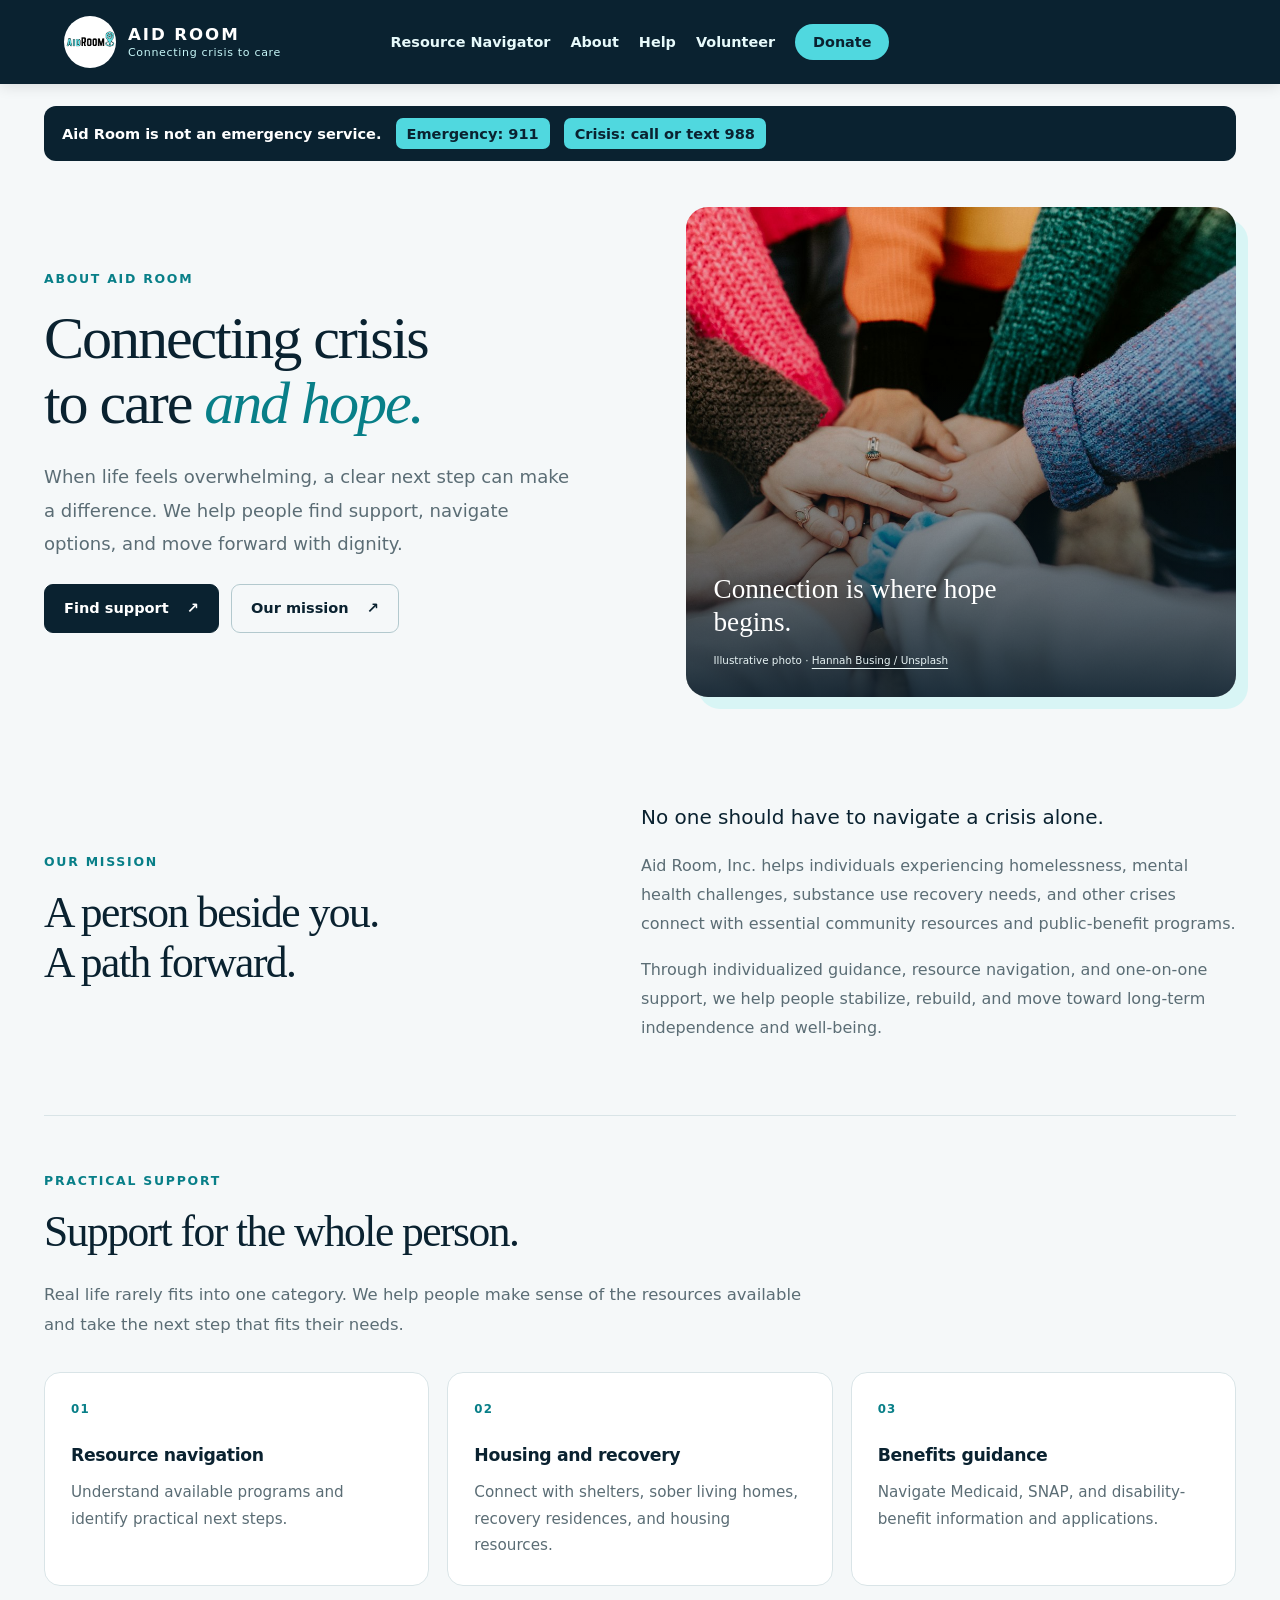
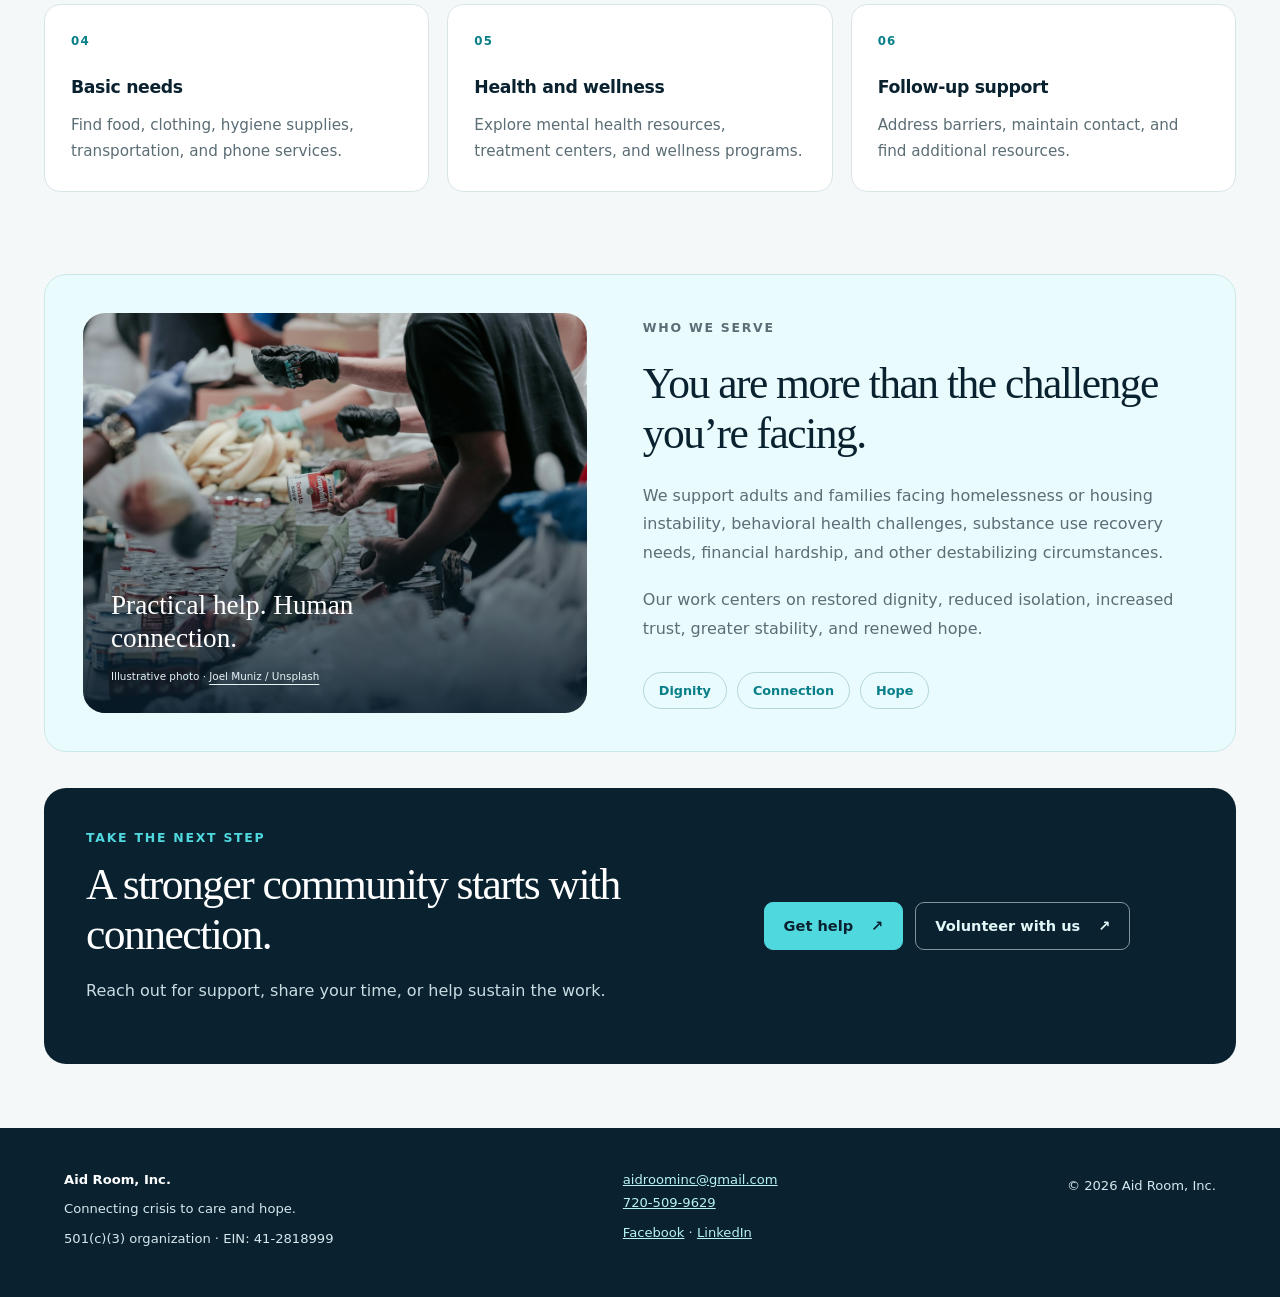
==== about.html @ 6ee9cbd1 "Refresh About, Help, Volunteer and Donate with mission imagery and search metadata" ====
<!doctype html>
<html lang="en"><head><meta charset="utf-8"><meta name="viewport" content="width=device-width,initial-scale=1">
<title>About Aid Room | Community Support & Resource Navigation</title><meta name="description" content="Learn how Aid Room connects people facing homelessness, recovery needs, and financial hardship with community resources, benefits guidance, and practical support."><link rel="canonical" href="https://aidroom.org/about.html">
<meta property="og:type" content="website"><meta property="og:site_name" content="Aid Room"><meta property="og:title" content="About Aid Room | Community Support &amp; Resource Navigation"><meta property="og:description" content="Learn how Aid Room connects people facing homelessness, recovery needs, and financial hardship with community resources, benefits guidance, and practical support."><meta property="og:url" content="https://aidroom.org/about.html"><meta property="og:image" content="https://aidroom.org/community-hands.jpg"><meta property="og:image:alt" content="Hands coming together in a gesture of community support"><meta name="twitter:card" content="summary_large_image">
<link rel="stylesheet" href="styles.css"><link rel="stylesheet" href="site.css?v=20261010-help1"><link rel="stylesheet" href="mission.css?v=20261010-design1">
<script type="application/ld+json">{"@context":"https://schema.org","@graph":[{"@type":"NGO","@id":"https://aidroom.org/#organization","name":"Aid Room, Inc.","url":"https://aidroom.org/","logo":"https://aidroom.org/logo.png","description":"Connecting crisis to care and hope through community resource navigation and individualized support.","email":"aidroominc@gmail.com","telephone":"+1-720-509-9629","taxID":"41-2818999","sameAs":["https://www.facebook.com/aidroom","https://www.linkedin.com/company/aid-room"]},{"@type":"AboutPage","@id":"https://aidroom.org/about.html#webpage","url":"https://aidroom.org/about.html","name":"About Aid Room | Community Support & Resource Navigation","description":"Learn how Aid Room connects people facing homelessness, recovery needs, and financial hardship with community resources, benefits guidance, and practical support.","inLanguage":"en-US","isPartOf":{"@id":"https://aidroom.org/#website"},"about":{"@id":"https://aidroom.org/#organization"}},{"@type":"WebSite","@id":"https://aidroom.org/#website","url":"https://aidroom.org/","name":"Aid Room","publisher":{"@id":"https://aidroom.org/#organization"}}]}</script><script src="mission.js?v=20261010-design1" defer></script></head>
<body class="mission-page"><a class="skip" href="#content">Skip to content</a><header class="topbar"><a class="brand" href="index.html" aria-label="Aid Room home"><img class="site-logo" src="logo.png" alt="" width="52" height="52"><span><strong>AID ROOM</strong><small>Connecting crisis to care</small></span></a><nav class="site-nav" aria-label="Main navigation"><a href="index.html">Resource Navigator</a><a href="about.html">About</a><a href="help.html">Help</a><a href="volunteer.html">Volunteer</a><a href="donate.html">Donate</a></nav></header><main id="content"><aside class="emergency"><strong>Aid Room is not an emergency service.</strong><a href="tel:911">Emergency: 911</a><a href="tel:988">Crisis: call or text 988</a></aside><section class="mission-hero"><div class="hero-copy"><p class="eyebrow">About Aid Room</p><h1>Connecting crisis<br>to care <em>and hope.</em></h1><p class="hero-intro">When life feels overwhelming, a clear next step can make a difference. We help people find support, navigate options, and move forward with dignity.</p><div class="mission-actions"><a class="action" href="help.html">Find support<span aria-hidden="true">↗</span></a><a class="action action-outline" href="#our-mission">Our mission<span aria-hidden="true">↗</span></a></div></div><figure class="mission-image hero-image"><img src="community-hands.jpg" alt="Hands coming together in a gesture of community support" width="1400" height="933" fetchpriority="high" decoding="async"><figcaption><span>Connection is where hope begins.</span><small>Illustrative photo · <a href="https://unsplash.com/photos/group-stacking-hands-in-colorful-sweaters-Zyx1bK9mqmA" target="_blank" rel="noopener">Hannah Busing / Unsplash</a></small></figcaption></figure></section><section id="our-mission" class="mission-section mission-split" data-reveal><div class="section-heading"><p class="eyebrow">Our mission</p><h2>A person beside you.<br>A path forward.</h2></div><div class="mission-prose"><p class="lead">No one should have to navigate a crisis alone.</p><p>Aid Room, Inc. helps individuals experiencing homelessness, mental health challenges, substance use recovery needs, and other crises connect with essential community resources and public-benefit programs.</p><p>Through individualized guidance, resource navigation, and one-on-one support, we help people stabilize, rebuild, and move toward long-term independence and well-being.</p></div></section><section class="mission-section " data-reveal><div class="section-heading"><p class="eyebrow">Practical support</p><h2>Support for the whole person.</h2></div><p class="section-intro">Real life rarely fits into one category. We help people make sense of the resources available and take the next step that fits their needs.</p><div class="mission-grid"><article class="mission-card"><span class="card-number" aria-hidden="true">01</span><h3>Resource navigation</h3><p>Understand available programs and identify practical next steps.</p></article><article class="mission-card"><span class="card-number" aria-hidden="true">02</span><h3>Housing and recovery</h3><p>Connect with shelters, sober living homes, recovery residences, and housing resources.</p></article><article class="mission-card"><span class="card-number" aria-hidden="true">03</span><h3>Benefits guidance</h3><p>Navigate Medicaid, SNAP, and disability-benefit information and applications.</p></article><article class="mission-card"><span class="card-number" aria-hidden="true">04</span><h3>Basic needs</h3><p>Find food, clothing, hygiene supplies, transportation, and phone services.</p></article><article class="mission-card"><span class="card-number" aria-hidden="true">05</span><h3>Health and wellness</h3><p>Explore mental health resources, treatment centers, and wellness programs.</p></article><article class="mission-card"><span class="card-number" aria-hidden="true">06</span><h3>Follow-up support</h3><p>Address barriers, maintain contact, and find additional resources.</p></article></div></section><section class="mission-section mission-split mission-soft" data-reveal><figure class="mission-image"><img src="community-food-support.jpg" alt="Volunteers sorting food and canned goods for community distribution" width="1400" height="933" loading="lazy" decoding="async"><figcaption><span>Practical help. Human connection.</span><small>Illustrative photo · <a href="https://unsplash.com/photos/volunteers-sorting-canned-food-donations-3k3l2brxmwQ" target="_blank" rel="noopener">Joel Muniz / Unsplash</a></small></figcaption></figure><div class="mission-prose"><p class="eyebrow">Who we serve</p><h2>You are more than the challenge you’re facing.</h2><p>We support adults and families facing homelessness or housing instability, behavioral health challenges, substance use recovery needs, financial hardship, and other destabilizing circumstances.</p><p>Our work centers on restored dignity, reduced isolation, increased trust, greater stability, and renewed hope.</p><div class="values-row"><span>Dignity</span><span>Connection</span><span>Hope</span></div></div></section><section class="mission-banner" data-reveal><div><p class="eyebrow">Take the next step</p><h2>A stronger community starts with connection.</h2><p>Reach out for support, share your time, or help sustain the work.</p></div><div class="mission-actions"><a class="action" href="help.html">Get help<span aria-hidden="true">↗</span></a><a class="action action-outline" href="volunteer.html">Volunteer with us<span aria-hidden="true">↗</span></a></div></section></main><footer class="site-footer"><div><strong>Aid Room, Inc.</strong><p>Connecting crisis to care and hope.</p><p>501(c)(3) organization · EIN: 41-2818999</p></div><div><a href="mailto:aidroominc@gmail.com">aidroominc@gmail.com</a><br><a href="tel:7205099629">720-509-9629</a><p><a href="https://www.facebook.com/aidroom" target="_blank" rel="noopener">Facebook</a> · <a href="https://www.linkedin.com/company/aid-room" target="_blank" rel="noopener">LinkedIn</a></p></div><div><p>© 2026 Aid Room, Inc.</p></div></footer></body></html>
---- styles.css ----
:root{--ink:#0a2230;--muted:#5b6d75;--aqua:#50d8df;--aqua-dark:#087f88;--pale:#e9fbfc;--line:#d9e4e7;--paper:#fff;--wash:#f5f8f9;--warn:#9b5a00;--warn-bg:#fff4dc;--shadow:0 14px 38px rgba(10,34,48,.10);font-family:Inter,ui-sans-serif,system-ui,-apple-system,BlinkMacSystemFont,"Segoe UI",sans-serif;color:var(--ink);background:var(--wash);font-size:16px}
*{box-sizing:border-box}body{margin:0;min-width:320px}button,input,select{font:inherit}button,a,select{touch-action:manipulation}.topbar{height:76px;padding:0 clamp(20px,5vw,72px);display:flex;align-items:center;justify-content:space-between;background:var(--ink);color:white;position:sticky;top:0;z-index:20;box-shadow:0 2px 14px rgba(0,0,0,.12)}.brand{display:flex;align-items:center;gap:12px;letter-spacing:.12em}.brand-mark{display:grid;place-items:center;width:38px;height:38px;border-radius:50% 50% 50% 8px;transform:rotate(-45deg);background:var(--aqua);color:var(--ink);font-size:23px;font-weight:900}.brand-mark::first-letter{transform:rotate(45deg)}.brand span:last-child{display:flex;flex-direction:column}.brand strong{font-size:1.04rem}.brand small{font-size:.69rem;letter-spacing:.06em;color:#c7f7f8;margin-top:2px}.shortlist-button{border:1px solid rgba(255,255,255,.25);background:transparent;color:white;padding:10px 14px;border-radius:999px;cursor:pointer;font-weight:700}.shortlist-button span{display:inline-grid;place-items:center;min-width:23px;height:23px;margin-left:6px;border-radius:50%;background:var(--aqua);color:var(--ink)}main{max-width:1240px;margin:auto;padding:22px clamp(16px,4vw,44px) 56px}.emergency{display:flex;align-items:center;gap:14px;padding:12px 18px;background:var(--ink);color:white;border-radius:12px;margin-bottom:18px;font-size:.91rem}.emergency a{color:var(--ink);background:var(--aqua);text-decoration:none;font-weight:800;padding:7px 11px;border-radius:7px}.emergency span{margin-left:auto;color:#d7e4e8}.search-panel{background:linear-gradient(130deg,var(--paper) 72%,var(--pale));border:1px solid var(--line);border-radius:20px;padding:clamp(22px,4vw,42px);box-shadow:var(--shadow)}.intro{max-width:760px}.eyebrow{margin:0 0 8px;text-transform:uppercase;letter-spacing:.14em;color:var(--aqua-dark);font-size:.78rem;font-weight:800}.intro h1{font-family:Georgia,"Times New Roman",serif;font-size:clamp(2rem,5vw,3.8rem);line-height:1.02;letter-spacing:-.035em;margin:0}.intro>p:last-child{color:var(--muted);max-width:690px;line-height:1.55;margin:14px 0 24px}.search-box{height:62px;border:2px solid var(--ink);border-radius:12px;background:white;display:flex;align-items:center;padding:0 16px;gap:12px;box-shadow:6px 6px 0 var(--aqua)}.search-box:focus-within{outline:4px solid rgba(80,216,223,.25)}.search-box>span{font-size:1.7rem}.search-box input{border:0;outline:0;width:100%;font-size:1.12rem;color:var(--ink)}kbd{border:1px solid var(--line);border-bottom-width:2px;background:var(--wash);padding:3px 8px;border-radius:5px;color:var(--muted)}.quick-chips{display:flex;gap:8px;flex-wrap:wrap;margin-top:18px}.chip{border:1px solid #b7d0d5;background:white;color:var(--ink);padding:8px 12px;border-radius:999px;cursor:pointer}.chip:hover,.chip[aria-pressed=true]{background:var(--ink);color:white;border-color:var(--ink)}.filters{display:grid;grid-template-columns:1.4fr 1fr auto auto auto;gap:12px;align-items:end;border-top:1px solid var(--line);margin-top:22px;padding-top:18px}.filters label,.results-heading label{font-size:.78rem;text-transform:uppercase;letter-spacing:.07em;font-weight:800;color:var(--muted)}select{display:block;width:100%;margin-top:6px;padding:10px 34px 10px 11px;border:1px solid #b7c9ce;border-radius:8px;background:white;color:var(--ink)}.check{display:flex;align-items:center;gap:8px;padding-bottom:10px;white-space:nowrap}.check input{width:18px;height:18px;accent-color:var(--aqua-dark)}.clear-button{border:0;background:transparent;color:var(--aqua-dark);font-weight:800;padding:10px;cursor:pointer}.results-section{padding-top:30px}.results-heading{display:flex;justify-content:space-between;align-items:end;margin-bottom:14px}.results-heading>div{display:flex;flex-direction:column;gap:3px}.results-heading span{font-size:1.15rem;font-weight:850}.results-heading small{color:var(--muted)}.results-heading select{min-width:150px}.results{display:grid;grid-template-columns:repeat(2,minmax(0,1fr));gap:14px}.card{background:var(--paper);border:1px solid var(--line);border-radius:14px;padding:20px;display:flex;flex-direction:column;min-height:250px;transition:.18s ease}.card:hover{border-color:#9acbd0;transform:translateY(-2px);box-shadow:0 10px 24px rgba(10,34,48,.08)}.card-top{display:flex;justify-content:space-between;gap:12px}.category-tag{display:inline-flex;max-width:80%;color:var(--aqua-dark);font-weight:800;font-size:.75rem;letter-spacing:.055em;text-transform:uppercase}.save-button{border:0;background:transparent;color:#71858d;font-size:1.35rem;cursor:pointer;padding:0 3px}.save-button[aria-pressed=true]{color:var(--aqua-dark)}.card h2{font-family:Georgia,"Times New Roman",serif;font-size:1.34rem;line-height:1.2;margin:10px 0 8px}.card p{color:var(--muted);line-height:1.48;margin:0 0 16px;display:-webkit-box;-webkit-line-clamp:3;-webkit-box-orient:vertical;overflow:hidden}.meta{display:flex;gap:8px;flex-wrap:wrap;margin-top:auto}.meta span{font-size:.75rem;border:1px solid var(--line);padding:5px 8px;border-radius:6px;color:#51656d}.verify{background:var(--warn-bg);color:var(--warn)!important;border-color:#f2d7a1!important}.card-actions{display:flex;gap:8px;margin-top:15px}.card-actions a,.card-actions button,.load-more,.empty button,.dialog-actions button{border:1px solid var(--ink);background:var(--ink);color:white;text-decoration:none;border-radius:8px;padding:9px 12px;font-weight:800;cursor:pointer}.card-actions .secondary{background:white;color:var(--ink)}.load-more{display:block;margin:22px auto 0}.empty{text-align:center;padding:72px 20px;background:white;border:1px dashed #a9c0c5;border-radius:14px}.empty>span{font-size:3rem;color:var(--aqua-dark)}.empty h2{font-family:Georgia,serif;font-size:1.8rem;margin:8px}.empty p{color:var(--muted);max-width:560px;margin:0 auto 20px}.detail-dialog,.shortlist-dialog{border:0;border-radius:18px;padding:0;width:min(760px,calc(100vw - 24px));max-height:88vh;box-shadow:0 28px 90px rgba(0,0,0,.3)}dialog::backdrop{background:rgba(10,34,48,.62);backdrop-filter:blur(3px)}.dialog-head{position:sticky;top:0;background:var(--ink);color:white;padding:22px 56px 22px 24px;z-index:2}.dialog-head .category-tag{color:var(--aqua)}.dialog-head h2{font-family:Georgia,serif;font-size:1.75rem;line-height:1.15;margin:8px 0}.dialog-head p{margin:0;color:#bdd0d6}.close-dialog{position:absolute;right:16px;top:16px;width:36px;height:36px;border:1px solid rgba(255,255,255,.3);background:transparent;color:white;border-radius:50%;font-size:1.2rem;cursor:pointer}.dialog-body{padding:24px}.dialog-summary{font-size:1.05rem;line-height:1.6}.field-grid{display:grid;grid-template-columns:170px 1fr;border-top:1px solid var(--line);margin-top:20px}.field-grid dt,.field-grid dd{margin:0;padding:12px 0;border-bottom:1px solid var(--line);line-height:1.48}.field-grid dt{font-weight:800;color:#445a63;padding-right:18px;text-transform:capitalize}.dialog-actions{display:flex;gap:8px;flex-wrap:wrap;margin-top:20px}.dialog-actions .secondary{background:white;color:var(--ink)}.shortlist-item{padding:14px 0;border-bottom:1px solid var(--line);display:flex;justify-content:space-between;gap:14px}.shortlist-item strong{display:block}.shortlist-item small{color:var(--muted)}.remove-item{border:0;background:transparent;color:#9a3943;cursor:pointer}.shortlist-empty{padding:40px 0;text-align:center;color:var(--muted)}.toast{position:fixed;left:50%;bottom:24px;transform:translate(-50%,20px);background:var(--ink);color:white;padding:11px 16px;border-radius:999px;opacity:0;pointer-events:none;transition:.2s;z-index:50}.toast.show{opacity:1;transform:translate(-50%,0)}footer{background:var(--ink);color:#c8d9de;padding:24px clamp(20px,6vw,80px);display:flex;justify-content:space-between;gap:28px;font-size:.82rem;line-height:1.5}footer p{margin:0;max-width:610px}footer strong{color:white}@media(max-width:850px){.filters{grid-template-columns:1fr 1fr}.check{padding:4px 0}.results{grid-template-columns:1fr}.emergency{flex-wrap:wrap}.emergency span{margin-left:0}.search-panel{padding:24px}.intro h1{font-size:2.45rem}footer{flex-direction:column}.field-grid{grid-template-columns:1fr}.field-grid dt{border-bottom:0;padding-bottom:2px}.field-grid dd{padding-top:0}}@media(max-width:540px){.topbar{height:66px;padding:0 14px}.brand small{display:none}.shortlist-button{padding:8px 10px;font-size:.82rem}main{padding:14px 12px 42px}.emergency{font-size:.82rem;gap:8px;padding:10px}.emergency strong{width:100%}.search-panel{border-radius:14px;padding:20px 16px}.intro h1{font-size:2.1rem}.search-box{height:56px;padding:0 12px}.search-box input{font-size:1rem}kbd{display:none}.filters{grid-template-columns:1fr}.results-heading{align-items:center}.results-heading label{width:126px}.card{padding:17px}.field-grid{display:block}.field-grid dt{padding-top:14px}.dialog-body{padding:18px}}
@media(prefers-reduced-motion:reduce){*{scroll-behavior:auto!important;transition:none!important}}

.filters{grid-template-columns:minmax(0,1.4fr) minmax(0,1fr) minmax(110px,.7fr) auto auto auto}.filters>label{min-width:0}.filters input[type=text]{display:block;width:100%;margin-top:6px;padding:10px 11px;border:1px solid #b7c9ce;border-radius:8px;background:white;color:var(--ink);font-size:1rem;letter-spacing:normal}.filters input[aria-invalid=true]{border-color:#a42b39}.zip-help{font-size:.875rem;color:var(--muted);line-height:1.5;margin:12px 0 0}@media(max-width:1050px){.filters{grid-template-columns:repeat(3,minmax(0,1fr))}}@media(max-width:850px){.filters{grid-template-columns:repeat(2,minmax(0,1fr))}}@media(max-width:540px){.filters{grid-template-columns:1fr}}

.maps-section{border-top:1px solid var(--line);margin-top:16px;padding-top:12px}.maps-section h3{font-size:.875rem;margin:0 0 7px;color:var(--ink)}.maps-section a{color:var(--aqua-dark);font-size:.9375rem;font-weight:700;text-underline-offset:3px}.maps-section a:focus-visible{outline:3px solid var(--aqua-dark);outline-offset:4px}
#mapsLocation{display:block;width:100%;margin-top:10px;padding:12px;border:1px solid #b7c9ce;border-radius:8px;font:inherit;line-height:1.5;color:var(--ink);background:var(--wash);resize:vertical}#mapsStatus{line-height:1.5;color:var(--aqua-dark);font-weight:600}.dialog-actions a[hidden]{display:none}
---- site.css ----
.brand{text-decoration:none;color:white}.topbar{height:auto;min-height:82px;gap:20px;flex-wrap:wrap;padding-top:16px;padding-bottom:16px}.site-nav{display:flex;gap:20px;flex-wrap:wrap;align-items:center}.site-nav a{color:#e7fafb;text-decoration:none;font-size:.9rem;font-weight:650}.site-nav a:hover{text-decoration:underline;text-underline-offset:5px}.site-nav a:last-child{background:var(--aqua);color:var(--ink);padding:10px 18px;border-radius:30px}.story-hero{padding:clamp(30px,6vw,72px) clamp(24px,5vw,60px);border-radius:24px;background:linear-gradient(135deg,#e9fbfc,#fff);border:1px solid var(--line);margin-bottom:30px}.story-hero h1{font:clamp(2.4rem,5vw,4.4rem)/1.07 Georgia,serif;letter-spacing:-.04em;max-width:920px;margin:12px 0 24px}.story-hero>p:last-child{font-size:1.2rem;line-height:1.7;max-width:740px;color:var(--muted)}.story-section{padding:24px 0;line-height:1.8}.story-section h2{font:2rem Georgia,serif;line-height:1.2}.story-section>p{max-width:850px}.story-grid{display:grid;grid-template-columns:repeat(3,1fr);gap:18px}.story-card{background:white;border:1px solid var(--line);border-radius:18px;padding:24px}.story-card h3{line-height:1.3;margin:0 0 12px}.story-card p{color:var(--muted);margin:0}.action{display:inline-block;background:var(--ink);color:white;border-radius:10px;padding:12px 22px;margin:8px 8px 8px 0;text-decoration:none;font-weight:700}.action:hover{background:var(--aqua-dark)}.site-footer{background:var(--ink);color:#d6e7ed;display:flex;justify-content:space-between;gap:30px;padding:40px clamp(20px,5vw,72px);line-height:1.8}.site-footer a{color:#b7f2f4}.site-footer p{margin:6px 0}.skip{position:fixed;top:-100px;left:12px;background:white;padding:12px;z-index:100}.skip:focus{top:12px}a:focus-visible{outline:3px solid #087f88;outline-offset:5px}@media(max-width:900px){.story-grid{grid-template-columns:repeat(2,1fr)}.topbar{position:relative}.site-nav{gap:14px}.site-footer{flex-wrap:wrap}}@media(max-width:560px){.story-grid{grid-template-columns:1fr}.site-nav{gap:12px}.site-nav a{font-size:.82rem}.story-hero{padding:28px 22px}.story-hero h1{font-size:2.5rem}.emergency{flex-wrap:wrap}.site-footer{flex-direction:column}}
.site-logo{width:52px;height:52px;object-fit:contain;border-radius:50%;background:white}.search-box{min-width:0}.search-box input{min-width:0}@media(max-width:560px){.site-nav{column-gap:14px;row-gap:12px}.site-logo{width:42px;height:42px}}@media(max-width:560px){.results-heading{gap:12px}.results-heading>div{min-width:0;overflow-wrap:anywhere}.results-heading label{flex:0 0 126px}.results-heading select{width:126px;min-width:0}}

/* Shared navigation keeps the same position on every page. */
.topbar{display:grid;grid-template-columns:minmax(220px,1fr) auto minmax(150px,1fr);width:100%;column-gap:24px}.topbar>.brand{grid-column:1;justify-self:start;white-space:nowrap}.topbar>.site-nav{grid-column:2;justify-self:center;flex-wrap:nowrap}.topbar>.shortlist-button{grid-column:3;justify-self:end}
@media(max-width:1150px){.topbar{grid-template-columns:1fr auto;row-gap:18px}.topbar>.brand{grid-column:1;grid-row:1}.topbar>.shortlist-button{grid-column:2;grid-row:1}.topbar>.site-nav{grid-column:1/-1;grid-row:2;justify-self:center;justify-content:center;flex-wrap:wrap}}
.intake-frame{display:block;width:100%;height:1600px;border:0;background:white;border-radius:18px}.intake-contact{margin:20px 0}.intake-loading{color:var(--muted)}

@media(max-width:560px){.intake-frame{height:1900px}}
---- mission.css ----
/* Only the four mission pages load this file. Shared site and navigator styles stay unchanged. */
body.mission-page{min-width:0}
.mission-page main{max-width:1320px;padding-bottom:64px}
.mission-page main a:not(.action){color:var(--aqua-dark);text-underline-offset:4px}
.mission-page main .emergency a{color:var(--ink)}
.mission-hero{display:grid;grid-template-columns:1.1fr 1fr;gap:36px;align-items:center;padding:28px 0 50px;position:relative}
.hero-copy{padding:28px 0;min-width:0}
.mission-page h1,.mission-page h2{font-family:Georgia,"Times New Roman",serif;font-weight:400;letter-spacing:-.035em}
.mission-page h1{font-size:clamp(2.8rem,4.7vw,4.5rem);line-height:1.08;margin:20px 0 24px}
.mission-page h1 em{color:var(--aqua-dark);font-weight:400}
.hero-intro{font-size:1.13rem;line-height:1.85;max-width:530px;color:var(--muted);margin-bottom:24px}
.mission-actions{display:flex;align-items:center;flex-wrap:wrap;gap:12px}
.mission-page .action{display:inline-flex;align-items:center;justify-content:center;gap:18px;min-height:48px;border:1px solid var(--ink);border-radius:9px;margin:0;padding:13px 19px;font-size:.91rem;line-height:1.4;transition:background .2s,transform .2s,box-shadow .2s}
.mission-page .action:hover{transform:translateY(-2px);box-shadow:0 8px 20px #0a223016}
.mission-page .action-outline{background:transparent;color:var(--ink);border-color:#b3c9ce}
.mission-page .action-outline:hover{background:var(--pale)}
.mission-image{position:relative;margin:0;min-width:0;border-radius:22px;overflow:hidden;background:#c9e3e4;isolation:isolate}
.mission-image img{display:block;width:100%;height:400px;object-fit:cover;transition:transform .8s ease}
.hero-image img{height:490px}
.mission-image:hover img{transform:scale(1.025)}
.mission-image::after{content:"";position:absolute;inset:35% 0 0;background:linear-gradient(transparent,#081c2be0);z-index:0;pointer-events:none}
.mission-image figcaption{position:absolute;bottom:0;left:0;right:0;padding:28px;color:white;z-index:1}
.mission-image figcaption>span{font-family:Georgia,serif;font-size:1.7rem;line-height:1.2;display:block;max-width:330px;margin-bottom:14px}
.mission-image figcaption small{font-size:.65rem;color:#e7f3f4;display:block;line-height:1.6}
.mission-page .mission-image figcaption a{color:#e7f3f4}
.hero-image{box-shadow:12px 12px 0 #d8f5f5}
.mission-section{padding:54px 0;line-height:1.8;scroll-margin-top:150px}
.mission-section + .mission-section{border-top:1px solid var(--line)}
.mission-page h2{font-size:clamp(2rem,3.4vw,3rem);line-height:1.15;margin:14px 0 24px}
.section-heading{max-width:800px}.section-intro{color:var(--muted);max-width:760px;margin:0 0 30px;font-size:1.03rem}
.mission-split{display:grid;grid-template-columns:1fr 1.1fr;gap:56px;align-items:center}
.mission-prose p{color:var(--muted);margin:0 0 18px}
.mission-page .lead{color:var(--ink);font-size:1.25rem;line-height:1.65;max-width:530px}
.mission-grid{display:grid;grid-template-columns:repeat(3,minmax(0,1fr));gap:18px;margin-top:32px}
.mission-card{padding:26px;background:white;border:1px solid var(--line);border-radius:16px;transition:transform .25s,box-shadow .25s,border-color .25s}
.mission-card:hover{transform:translateY(-4px);border-color:#8ad4d8;box-shadow:0 12px 30px #0a22300a}
.card-number{display:block;font-size:.74rem;font-weight:800;color:var(--aqua-dark);letter-spacing:.1em;margin-bottom:24px}
.mission-card h3,.mission-steps h3{font-size:1.08rem;line-height:1.35;margin:0 0 12px;letter-spacing:-.02em}
.mission-card p{font-size:.95rem;line-height:1.75;color:var(--muted);margin:0}
.mission-soft{background:var(--pale);border:1px solid #cce7e9!important;border-radius:22px;padding:38px;margin:28px 0}
.values-row{display:flex;gap:10px;flex-wrap:wrap;margin-top:28px}
.values-row span{font-size:.8rem;border:1px solid #b5d6d9;border-radius:30px;padding:6px 15px;font-weight:700;color:var(--aqua-dark)}
.mission-banner{border-radius:22px;background:var(--ink);color:white;padding:42px;display:grid;grid-template-columns:1.5fr 1fr;gap:32px;align-items:center;margin-top:36px;position:relative;overflow:hidden}
.mission-banner .eyebrow{color:var(--aqua)}
.mission-banner h2{margin:14px 0 18px}.mission-banner p:last-child{line-height:1.8;color:#c8dce2;max-width:610px}
.mission-banner .action{background:var(--aqua);color:var(--ink);border-color:var(--aqua)}
.mission-banner .action-outline{background:transparent;color:#e2f7f8;border-color:#80959e}
.mission-banner .action:hover{background:#a3eff2;color:var(--ink)}
.mission-steps{list-style:none;counter-reset:steps;display:grid;grid-template-columns:repeat(3,minmax(0,1fr));padding:0;gap:32px;margin:30px 0 0}
.mission-steps li{counter-increment:steps;border-top:2px solid #a0d9dd;padding-top:22px;position:relative}
.mission-steps li::before{content:"0" counter(steps);display:block;color:var(--aqua-dark);font-size:.8rem;font-weight:800;margin-bottom:20px;letter-spacing:.1em}
.mission-steps p{color:var(--muted);font-size:.95rem;line-height:1.8;margin-bottom:0}
.mission-page .fine-print{font-size:.86rem;color:var(--muted);line-height:1.8;margin-top:24px}
.intake-section{border-top:1px solid var(--line)}
.intake-section .intake-frame{box-shadow:0 8px 34px #0a223008}
.checklist{list-style:none;display:grid;grid-template-columns:1fr 1fr;gap:14px;padding:0;margin:26px 0}
.checklist li{display:flex;gap:10px;align-items:baseline}
.checklist li::before{content:"✓";color:var(--aqua-dark);font-weight:800}
.mission-split ul{padding-left:20px;margin:0;color:var(--muted);font-size:.95rem}.mission-split li+li{margin-top:10px}
.confidence-section p{color:var(--muted);max-width:850px}
@keyframes mission-arrive{from{opacity:.3;transform:translateY(18px)}to{opacity:1;transform:translateY(0)}}
@media(prefers-reduced-motion:no-preference){.hero-copy{animation:mission-arrive .65s ease both}.hero-image{animation:mission-arrive .8s .12s ease both}.mission-arrive{animation:mission-arrive .65s ease both}}
@media(max-width:1000px){.mission-hero{gap:26px}.hero-image img{height:460px}.mission-split{gap:30px}.mission-card{padding:22px}.mission-banner{grid-template-columns:1fr}.mission-banner .mission-actions{justify-content:flex-start}}
@media(max-width:760px){.mission-hero{grid-template-columns:1fr;padding-top:5px;gap:16px}.hero-copy{padding-bottom:0}.mission-page h1{font-size:clamp(2.7rem,7.6vw,4rem)}.hero-intro{max-width:650px}.hero-image img{height:340px}.mission-image figcaption>span{font-size:1.6rem;max-width:420px}.mission-grid{grid-template-columns:repeat(2,minmax(0,1fr))}.mission-split{grid-template-columns:1fr;gap:12px}.mission-split .mission-image{margin-bottom:20px}.mission-section{padding:38px 0}.mission-soft{padding:28px}.mission-steps{gap:22px}.mission-banner{padding:30px}.mission-image img{height:340px}}
@media(max-width:500px){.mission-page main{padding-left:18px;padding-right:18px}.mission-page h1{font-size:2.8rem}.mission-page h2{font-size:2.15rem}.hero-intro{font-size:1.03rem;line-height:1.8}.mission-hero{padding-bottom:32px}.hero-image img{height:310px}.hero-image{box-shadow:7px 7px 0 #d8f5f5}.mission-image figcaption{padding:22px}.mission-grid,.mission-steps,.checklist{grid-template-columns:1fr}.mission-card{padding:24px}.card-number{margin-bottom:16px}.mission-section{scroll-margin-top:24px}.mission-soft{padding:25px 22px}.mission-banner{padding:28px 24px}.mission-page .action{font-size:.88rem;padding:12px 16px}.mission-image img{height:310px}.mission-steps{gap:24px}}
@media(prefers-reduced-motion:reduce){.mission-page *{animation:none!important;transition:none!important}.mission-image:hover img,.mission-card:hover,.mission-page .action:hover{transform:none}}
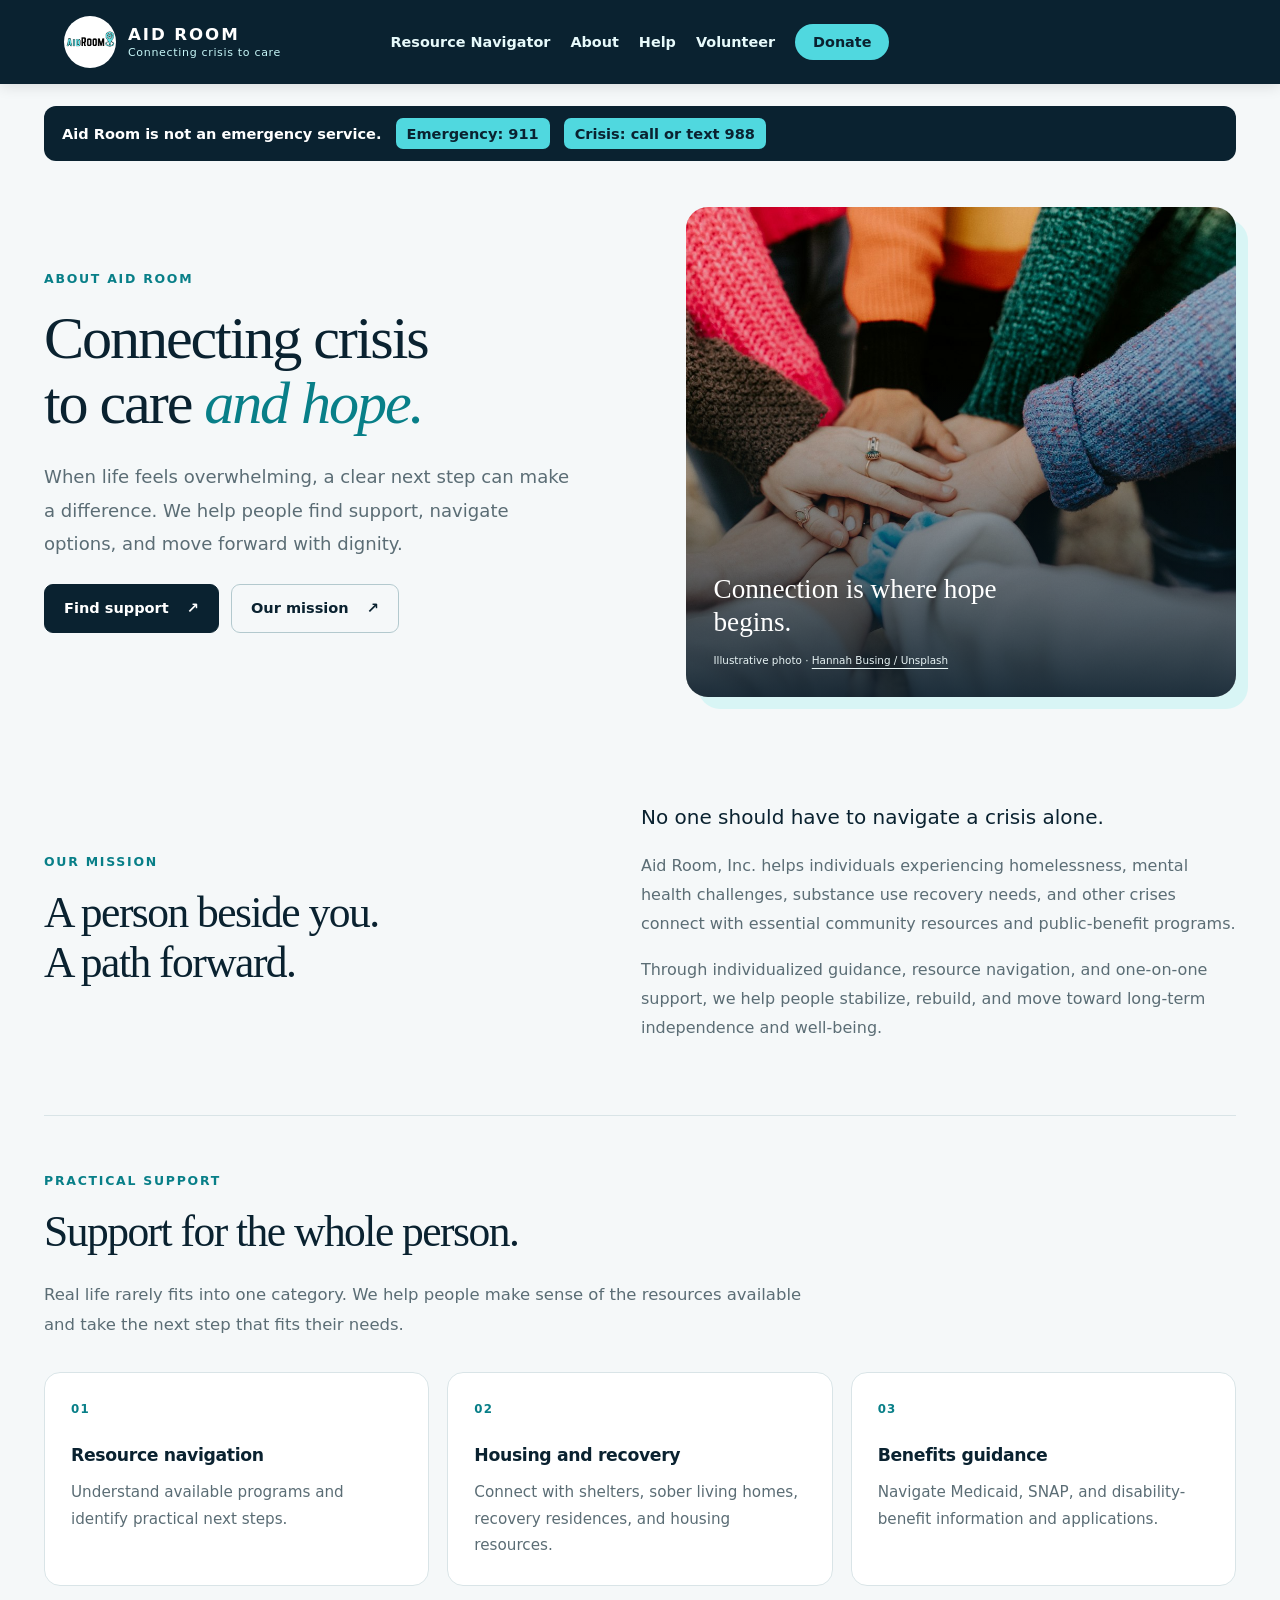
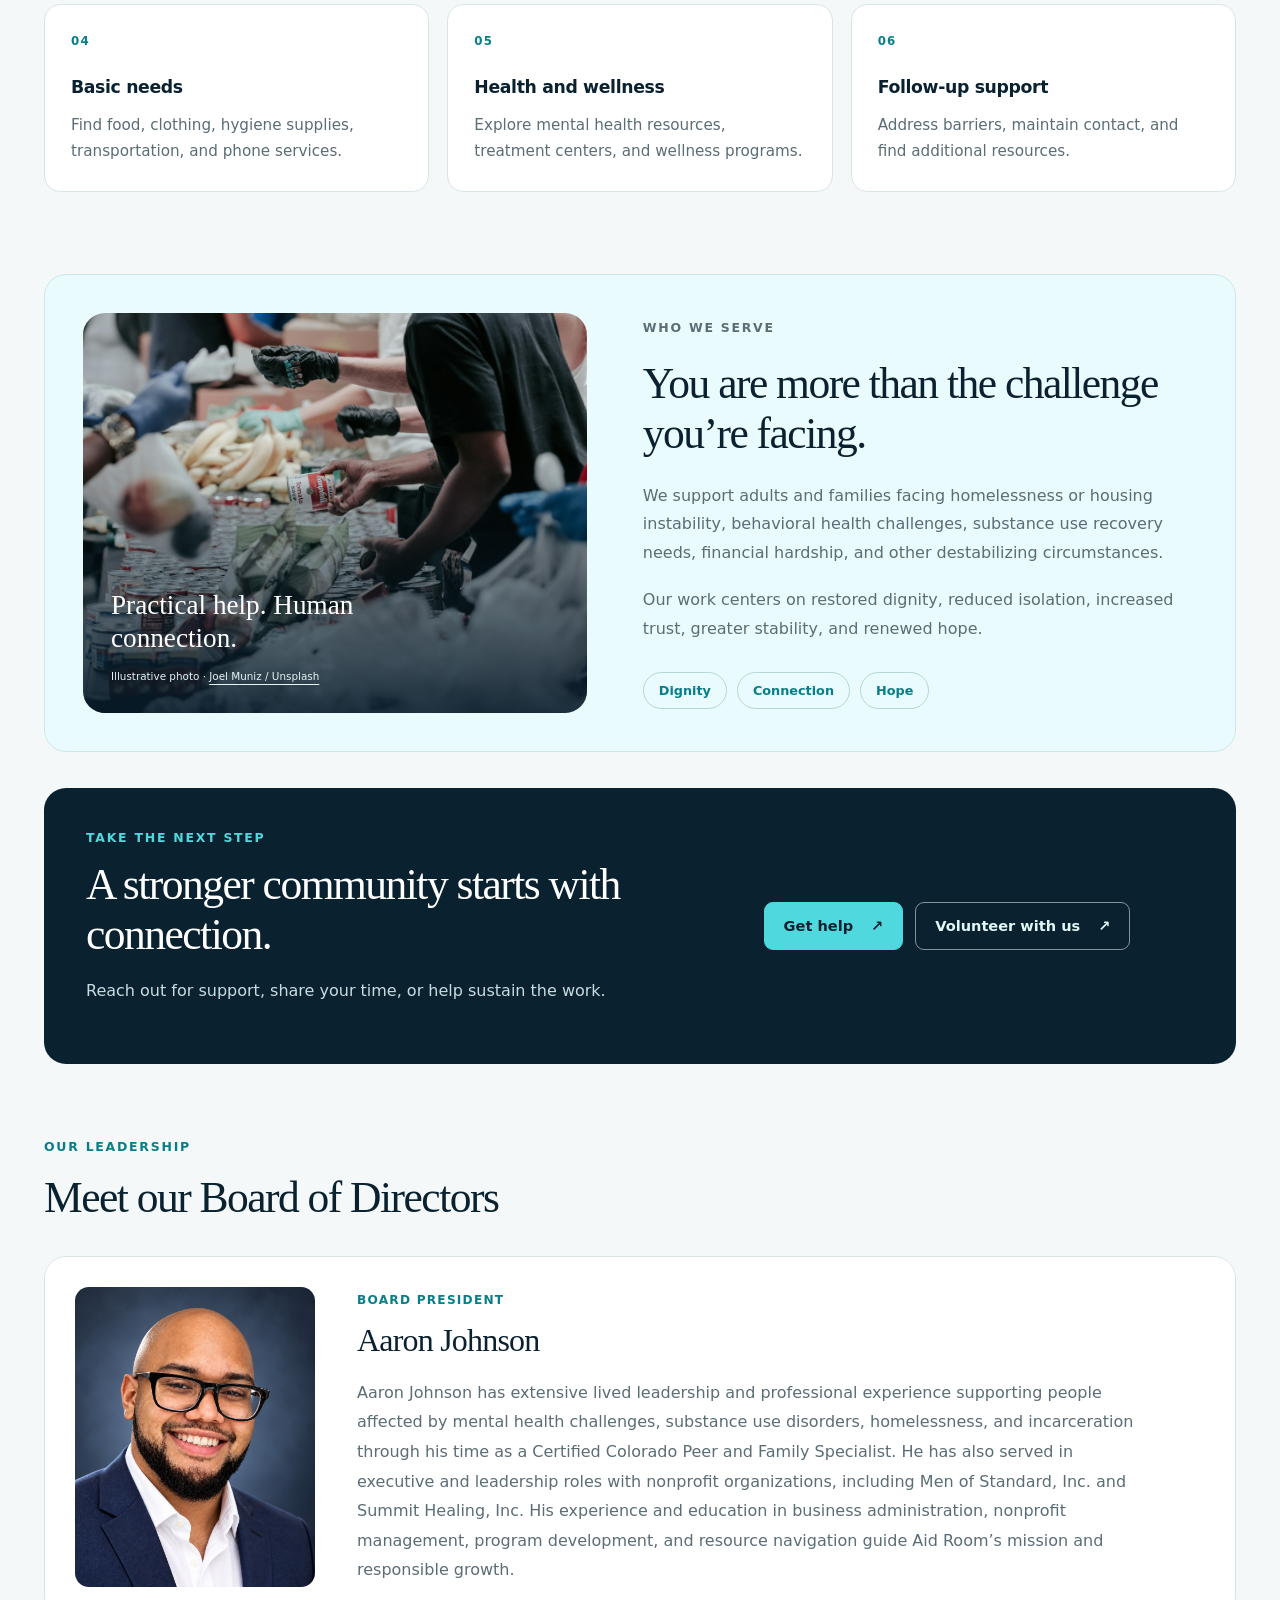
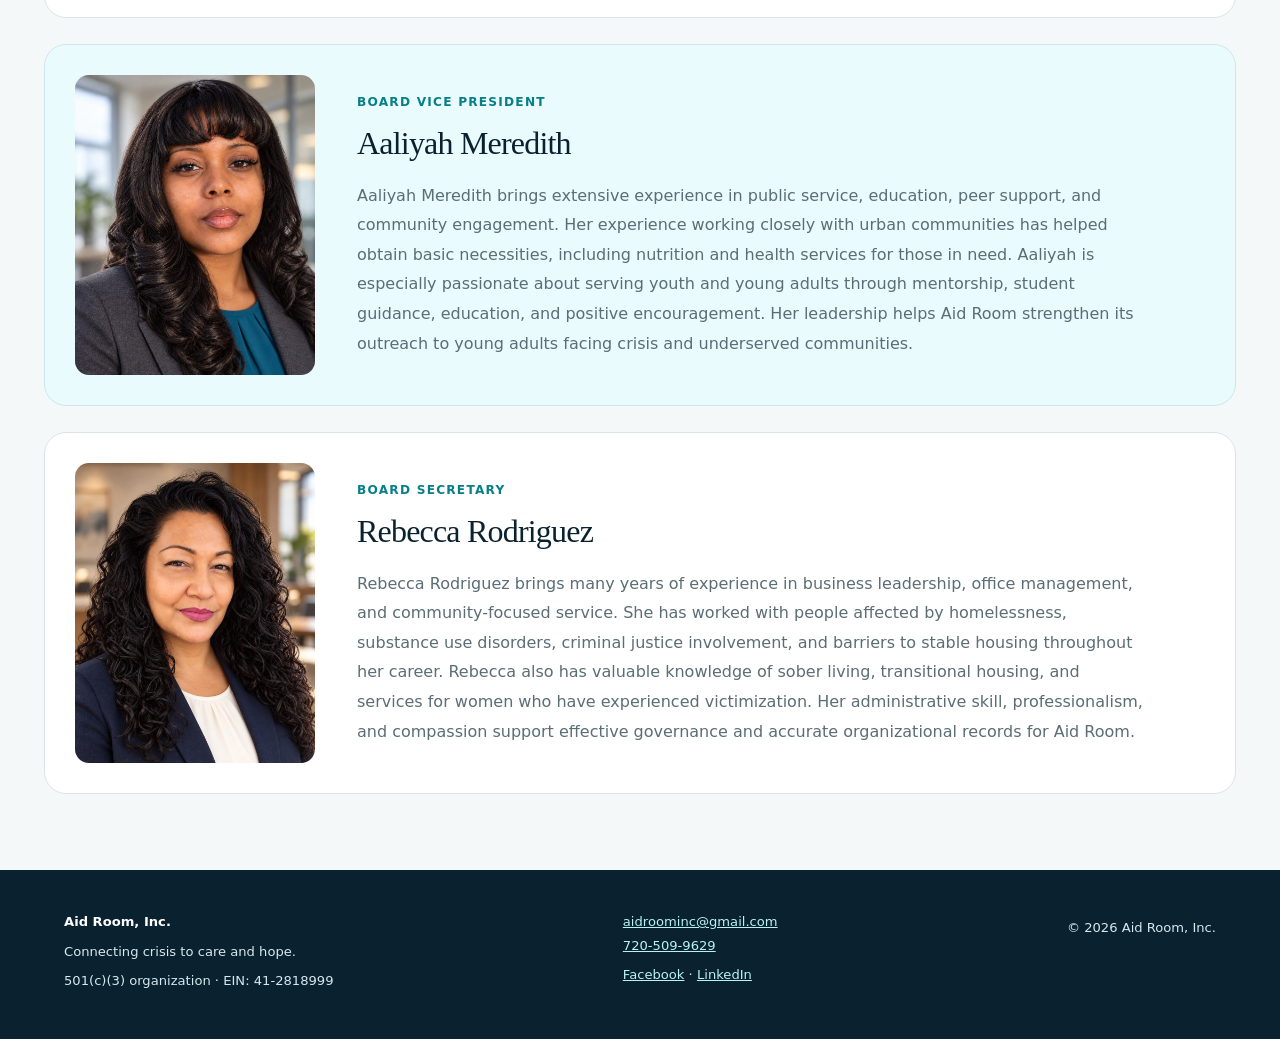
==== commit a146e8c3: "Introduce Aid Room board of directors on About page" ====
--- a/about.html
+++ b/about.html
@@ -3,5 +3,5 @@
 <title>About Aid Room | Community Support & Resource Navigation</title><meta name="description" content="Learn how Aid Room connects people facing homelessness, recovery needs, and financial hardship with community resources, benefits guidance, and practical support."><link rel="canonical" href="https://aidroom.org/about.html">
 <meta property="og:type" content="website"><meta property="og:site_name" content="Aid Room"><meta property="og:title" content="About Aid Room | Community Support &amp; Resource Navigation"><meta property="og:description" content="Learn how Aid Room connects people facing homelessness, recovery needs, and financial hardship with community resources, benefits guidance, and practical support."><meta property="og:url" content="https://aidroom.org/about.html"><meta property="og:image" content="https://aidroom.org/community-hands.jpg"><meta property="og:image:alt" content="Hands coming together in a gesture of community support"><meta name="twitter:card" content="summary_large_image">
 <link rel="stylesheet" href="styles.css"><link rel="stylesheet" href="site.css?v=20261010-help1"><link rel="stylesheet" href="mission.css?v=20261010-design1">
-<script type="application/ld+json">{"@context":"https://schema.org","@graph":[{"@type":"NGO","@id":"https://aidroom.org/#organization","name":"Aid Room, Inc.","url":"https://aidroom.org/","logo":"https://aidroom.org/logo.png","description":"Connecting crisis to care and hope through community resource navigation and individualized support.","email":"aidroominc@gmail.com","telephone":"+1-720-509-9629","taxID":"41-2818999","sameAs":["https://www.facebook.com/aidroom","https://www.linkedin.com/company/aid-room"]},{"@type":"AboutPage","@id":"https://aidroom.org/about.html#webpage","url":"https://aidroom.org/about.html","name":"About Aid Room | Community Support & Resource Navigation","description":"Learn how Aid Room connects people facing homelessness, recovery needs, and financial hardship with community resources, benefits guidance, and practical support.","inLanguage":"en-US","isPartOf":{"@id":"https://aidroom.org/#website"},"about":{"@id":"https://aidroom.org/#organization"}},{"@type":"WebSite","@id":"https://aidroom.org/#website","url":"https://aidroom.org/","name":"Aid Room","publisher":{"@id":"https://aidroom.org/#organization"}}]}</script><script src="mission.js?v=20261010-design1" defer></script></head>
-<body class="mission-page"><a class="skip" href="#content">Skip to content</a><header class="topbar"><a class="brand" href="index.html" aria-label="Aid Room home"><img class="site-logo" src="logo.png" alt="" width="52" height="52"><span><strong>AID ROOM</strong><small>Connecting crisis to care</small></span></a><nav class="site-nav" aria-label="Main navigation"><a href="index.html">Resource Navigator</a><a href="about.html">About</a><a href="help.html">Help</a><a href="volunteer.html">Volunteer</a><a href="donate.html">Donate</a></nav></header><main id="content"><aside class="emergency"><strong>Aid Room is not an emergency service.</strong><a href="tel:911">Emergency: 911</a><a href="tel:988">Crisis: call or text 988</a></aside><section class="mission-hero"><div class="hero-copy"><p class="eyebrow">About Aid Room</p><h1>Connecting crisis<br>to care <em>and hope.</em></h1><p class="hero-intro">When life feels overwhelming, a clear next step can make a difference. We help people find support, navigate options, and move forward with dignity.</p><div class="mission-actions"><a class="action" href="help.html">Find support<span aria-hidden="true">↗</span></a><a class="action action-outline" href="#our-mission">Our mission<span aria-hidden="true">↗</span></a></div></div><figure class="mission-image hero-image"><img src="community-hands.jpg" alt="Hands coming together in a gesture of community support" width="1400" height="933" fetchpriority="high" decoding="async"><figcaption><span>Connection is where hope begins.</span><small>Illustrative photo · <a href="https://unsplash.com/photos/group-stacking-hands-in-colorful-sweaters-Zyx1bK9mqmA" target="_blank" rel="noopener">Hannah Busing / Unsplash</a></small></figcaption></figure></section><section id="our-mission" class="mission-section mission-split" data-reveal><div class="section-heading"><p class="eyebrow">Our mission</p><h2>A person beside you.<br>A path forward.</h2></div><div class="mission-prose"><p class="lead">No one should have to navigate a crisis alone.</p><p>Aid Room, Inc. helps individuals experiencing homelessness, mental health challenges, substance use recovery needs, and other crises connect with essential community resources and public-benefit programs.</p><p>Through individualized guidance, resource navigation, and one-on-one support, we help people stabilize, rebuild, and move toward long-term independence and well-being.</p></div></section><section class="mission-section " data-reveal><div class="section-heading"><p class="eyebrow">Practical support</p><h2>Support for the whole person.</h2></div><p class="section-intro">Real life rarely fits into one category. We help people make sense of the resources available and take the next step that fits their needs.</p><div class="mission-grid"><article class="mission-card"><span class="card-number" aria-hidden="true">01</span><h3>Resource navigation</h3><p>Understand available programs and identify practical next steps.</p></article><article class="mission-card"><span class="card-number" aria-hidden="true">02</span><h3>Housing and recovery</h3><p>Connect with shelters, sober living homes, recovery residences, and housing resources.</p></article><article class="mission-card"><span class="card-number" aria-hidden="true">03</span><h3>Benefits guidance</h3><p>Navigate Medicaid, SNAP, and disability-benefit information and applications.</p></article><article class="mission-card"><span class="card-number" aria-hidden="true">04</span><h3>Basic needs</h3><p>Find food, clothing, hygiene supplies, transportation, and phone services.</p></article><article class="mission-card"><span class="card-number" aria-hidden="true">05</span><h3>Health and wellness</h3><p>Explore mental health resources, treatment centers, and wellness programs.</p></article><article class="mission-card"><span class="card-number" aria-hidden="true">06</span><h3>Follow-up support</h3><p>Address barriers, maintain contact, and find additional resources.</p></article></div></section><section class="mission-section mission-split mission-soft" data-reveal><figure class="mission-image"><img src="community-food-support.jpg" alt="Volunteers sorting food and canned goods for community distribution" width="1400" height="933" loading="lazy" decoding="async"><figcaption><span>Practical help. Human connection.</span><small>Illustrative photo · <a href="https://unsplash.com/photos/volunteers-sorting-canned-food-donations-3k3l2brxmwQ" target="_blank" rel="noopener">Joel Muniz / Unsplash</a></small></figcaption></figure><div class="mission-prose"><p class="eyebrow">Who we serve</p><h2>You are more than the challenge you’re facing.</h2><p>We support adults and families facing homelessness or housing instability, behavioral health challenges, substance use recovery needs, financial hardship, and other destabilizing circumstances.</p><p>Our work centers on restored dignity, reduced isolation, increased trust, greater stability, and renewed hope.</p><div class="values-row"><span>Dignity</span><span>Connection</span><span>Hope</span></div></div></section><section class="mission-banner" data-reveal><div><p class="eyebrow">Take the next step</p><h2>A stronger community starts with connection.</h2><p>Reach out for support, share your time, or help sustain the work.</p></div><div class="mission-actions"><a class="action" href="help.html">Get help<span aria-hidden="true">↗</span></a><a class="action action-outline" href="volunteer.html">Volunteer with us<span aria-hidden="true">↗</span></a></div></section></main><footer class="site-footer"><div><strong>Aid Room, Inc.</strong><p>Connecting crisis to care and hope.</p><p>501(c)(3) organization · EIN: 41-2818999</p></div><div><a href="mailto:aidroominc@gmail.com">aidroominc@gmail.com</a><br><a href="tel:7205099629">720-509-9629</a><p><a href="https://www.facebook.com/aidroom" target="_blank" rel="noopener">Facebook</a> · <a href="https://www.linkedin.com/company/aid-room" target="_blank" rel="noopener">LinkedIn</a></p></div><div><p>© 2026 Aid Room, Inc.</p></div></footer></body></html>+<link rel="stylesheet" href="board.css?v=20261010-board1"><script type="application/ld+json">{"@context":"https://schema.org","@graph":[{"@type":"NGO","@id":"https://aidroom.org/#organization","name":"Aid Room, Inc.","url":"https://aidroom.org/","logo":"https://aidroom.org/logo.png","description":"Connecting crisis to care and hope through community resource navigation and individualized support.","email":"aidroominc@gmail.com","telephone":"+1-720-509-9629","taxID":"41-2818999","sameAs":["https://www.facebook.com/aidroom","https://www.linkedin.com/company/aid-room"]},{"@type":"AboutPage","@id":"https://aidroom.org/about.html#webpage","url":"https://aidroom.org/about.html","name":"About Aid Room | Community Support & Resource Navigation","description":"Learn how Aid Room connects people facing homelessness, recovery needs, and financial hardship with community resources, benefits guidance, and practical support.","inLanguage":"en-US","isPartOf":{"@id":"https://aidroom.org/#website"},"about":{"@id":"https://aidroom.org/#organization"}},{"@type":"WebSite","@id":"https://aidroom.org/#website","url":"https://aidroom.org/","name":"Aid Room","publisher":{"@id":"https://aidroom.org/#organization"}}]}</script><script src="mission.js?v=20261010-design1" defer></script></head>
+<body class="mission-page"><a class="skip" href="#content">Skip to content</a><header class="topbar"><a class="brand" href="index.html" aria-label="Aid Room home"><img class="site-logo" src="logo.png" alt="" width="52" height="52"><span><strong>AID ROOM</strong><small>Connecting crisis to care</small></span></a><nav class="site-nav" aria-label="Main navigation"><a href="index.html">Resource Navigator</a><a href="about.html">About</a><a href="help.html">Help</a><a href="volunteer.html">Volunteer</a><a href="donate.html">Donate</a></nav></header><main id="content"><aside class="emergency"><strong>Aid Room is not an emergency service.</strong><a href="tel:911">Emergency: 911</a><a href="tel:988">Crisis: call or text 988</a></aside><section class="mission-hero"><div class="hero-copy"><p class="eyebrow">About Aid Room</p><h1>Connecting crisis<br>to care <em>and hope.</em></h1><p class="hero-intro">When life feels overwhelming, a clear next step can make a difference. We help people find support, navigate options, and move forward with dignity.</p><div class="mission-actions"><a class="action" href="help.html">Find support<span aria-hidden="true">↗</span></a><a class="action action-outline" href="#our-mission">Our mission<span aria-hidden="true">↗</span></a></div></div><figure class="mission-image hero-image"><img src="community-hands.jpg" alt="Hands coming together in a gesture of community support" width="1400" height="933" fetchpriority="high" decoding="async"><figcaption><span>Connection is where hope begins.</span><small>Illustrative photo · <a href="https://unsplash.com/photos/group-stacking-hands-in-colorful-sweaters-Zyx1bK9mqmA" target="_blank" rel="noopener">Hannah Busing / Unsplash</a></small></figcaption></figure></section><section id="our-mission" class="mission-section mission-split" data-reveal><div class="section-heading"><p class="eyebrow">Our mission</p><h2>A person beside you.<br>A path forward.</h2></div><div class="mission-prose"><p class="lead">No one should have to navigate a crisis alone.</p><p>Aid Room, Inc. helps individuals experiencing homelessness, mental health challenges, substance use recovery needs, and other crises connect with essential community resources and public-benefit programs.</p><p>Through individualized guidance, resource navigation, and one-on-one support, we help people stabilize, rebuild, and move toward long-term independence and well-being.</p></div></section><section class="mission-section " data-reveal><div class="section-heading"><p class="eyebrow">Practical support</p><h2>Support for the whole person.</h2></div><p class="section-intro">Real life rarely fits into one category. We help people make sense of the resources available and take the next step that fits their needs.</p><div class="mission-grid"><article class="mission-card"><span class="card-number" aria-hidden="true">01</span><h3>Resource navigation</h3><p>Understand available programs and identify practical next steps.</p></article><article class="mission-card"><span class="card-number" aria-hidden="true">02</span><h3>Housing and recovery</h3><p>Connect with shelters, sober living homes, recovery residences, and housing resources.</p></article><article class="mission-card"><span class="card-number" aria-hidden="true">03</span><h3>Benefits guidance</h3><p>Navigate Medicaid, SNAP, and disability-benefit information and applications.</p></article><article class="mission-card"><span class="card-number" aria-hidden="true">04</span><h3>Basic needs</h3><p>Find food, clothing, hygiene supplies, transportation, and phone services.</p></article><article class="mission-card"><span class="card-number" aria-hidden="true">05</span><h3>Health and wellness</h3><p>Explore mental health resources, treatment centers, and wellness programs.</p></article><article class="mission-card"><span class="card-number" aria-hidden="true">06</span><h3>Follow-up support</h3><p>Address barriers, maintain contact, and find additional resources.</p></article></div></section><section class="mission-section mission-split mission-soft" data-reveal><figure class="mission-image"><img src="community-food-support.jpg" alt="Volunteers sorting food and canned goods for community distribution" width="1400" height="933" loading="lazy" decoding="async"><figcaption><span>Practical help. Human connection.</span><small>Illustrative photo · <a href="https://unsplash.com/photos/volunteers-sorting-canned-food-donations-3k3l2brxmwQ" target="_blank" rel="noopener">Joel Muniz / Unsplash</a></small></figcaption></figure><div class="mission-prose"><p class="eyebrow">Who we serve</p><h2>You are more than the challenge you’re facing.</h2><p>We support adults and families facing homelessness or housing instability, behavioral health challenges, substance use recovery needs, financial hardship, and other destabilizing circumstances.</p><p>Our work centers on restored dignity, reduced isolation, increased trust, greater stability, and renewed hope.</p><div class="values-row"><span>Dignity</span><span>Connection</span><span>Hope</span></div></div></section><section class="mission-banner" data-reveal><div><p class="eyebrow">Take the next step</p><h2>A stronger community starts with connection.</h2><p>Reach out for support, share your time, or help sustain the work.</p></div><div class="mission-actions"><a class="action" href="help.html">Get help<span aria-hidden="true">↗</span></a><a class="action action-outline" href="volunteer.html">Volunteer with us<span aria-hidden="true">↗</span></a></div></section><section id="board-of-directors" class="mission-section board-section" aria-labelledby="board-heading"><div class="section-heading" data-reveal><p class="eyebrow">Our leadership</p><h2 id="board-heading">Meet our Board of Directors</h2></div><div class="board-members"><article class="board-member" aria-labelledby="board-member-0" data-reveal><div class="board-portrait"><img src="aaron_johnson_board_president.jpg" alt="Aaron Johnson, Board President" width="900" height="1125" loading="lazy" decoding="async"></div><div class="board-bio"><p class="board-role">Board President</p><h3 id="board-member-0">Aaron Johnson</h3><p>Aaron Johnson has extensive lived leadership and professional experience supporting people affected by mental health challenges, substance use disorders, homelessness, and incarceration through his time as a Certified Colorado Peer and Family Specialist. He has also served in executive and leadership roles with nonprofit organizations, including Men of Standard, Inc. and Summit Healing, Inc. His experience and education in business administration, nonprofit management, program development, and resource navigation guide Aid Room’s mission and responsible growth.</p></div></article><article class="board-member" aria-labelledby="board-member-1" data-reveal><div class="board-portrait"><img src="aaliyah_meredith_board_vice_president.jpg" alt="Aaliyah Meredith, Board Vice President" width="900" height="1125" loading="lazy" decoding="async"></div><div class="board-bio"><p class="board-role">Board Vice President</p><h3 id="board-member-1">Aaliyah Meredith</h3><p>Aaliyah Meredith brings extensive experience in public service, education, peer support, and community engagement. Her experience working closely with urban communities has helped obtain basic necessities, including nutrition and health services for those in need. Aaliyah is especially passionate about serving youth and young adults through mentorship, student guidance, education, and positive encouragement. Her leadership helps Aid Room strengthen its outreach to young adults facing crisis and underserved communities.</p></div></article><article class="board-member" aria-labelledby="board-member-2" data-reveal><div class="board-portrait"><img src="rebecca_rodriguez_board_secretary.jpg" alt="Rebecca Rodriguez, Board Secretary" width="900" height="1125" loading="lazy" decoding="async"></div><div class="board-bio"><p class="board-role">Board Secretary</p><h3 id="board-member-2">Rebecca Rodriguez</h3><p>Rebecca Rodriguez brings many years of experience in business leadership, office management, and community-focused service. She has worked with people affected by homelessness, substance use disorders, criminal justice involvement, and barriers to stable housing throughout her career. Rebecca also has valuable knowledge of sober living, transitional housing, and services for women who have experienced victimization. Her administrative skill, professionalism, and compassion support effective governance and accurate organizational records for Aid Room.</p></div></article></div></section></main><footer class="site-footer"><div><strong>Aid Room, Inc.</strong><p>Connecting crisis to care and hope.</p><p>501(c)(3) organization · EIN: 41-2818999</p></div><div><a href="mailto:aidroominc@gmail.com">aidroominc@gmail.com</a><br><a href="tel:7205099629">720-509-9629</a><p><a href="https://www.facebook.com/aidroom" target="_blank" rel="noopener">Facebook</a> · <a href="https://www.linkedin.com/company/aid-room" target="_blank" rel="noopener">LinkedIn</a></p></div><div><p>© 2026 Aid Room, Inc.</p></div></footer></body></html>
--- a/board.css
+++ b/board.css
@@ -0,0 +1,14 @@
+/* Board profiles belong only to the About page. */
+.board-section{padding-top:72px;padding-bottom:12px}
+.board-section .section-heading{max-width:900px;margin-bottom:34px}
+.board-members{display:grid;gap:26px}
+.board-member{display:grid;grid-template-columns:240px minmax(0,1fr);gap:42px;align-items:center;padding:30px;background:#fff;border:1px solid var(--line);border-radius:22px;overflow:hidden}
+.board-member:nth-child(2){background:var(--pale);border-color:#cce7e9}
+.board-portrait{border-radius:14px;overflow:hidden;background:#d9e7e9}
+.board-portrait img{display:block;width:100%;height:auto;aspect-ratio:4/5;object-fit:cover}
+.board-bio{max-width:790px;min-width:0}
+.board-bio .board-role{color:var(--aqua-dark);font-size:.76rem;font-weight:800;letter-spacing:.1em;text-transform:uppercase;margin:0 0 10px}
+.board-bio h3{font-family:Georgia,"Times New Roman",serif;font-size:clamp(1.8rem,2.5vw,2.3rem);font-weight:400;letter-spacing:-.025em;line-height:1.2;margin:0 0 18px;color:var(--ink)}
+.board-bio p:last-child{font-size:1rem;line-height:1.85;color:var(--muted);margin:0}
+@media(max-width:1000px){.board-member{grid-template-columns:200px minmax(0,1fr);gap:28px;padding:26px;align-items:start}}
+@media(max-width:700px){.board-section{padding-top:48px}.board-member{grid-template-columns:1fr;gap:26px;padding:24px}.board-portrait{width:min(100%,280px)}.board-bio p:last-child{font-size:.96rem;line-height:1.8}.board-members{gap:20px}}
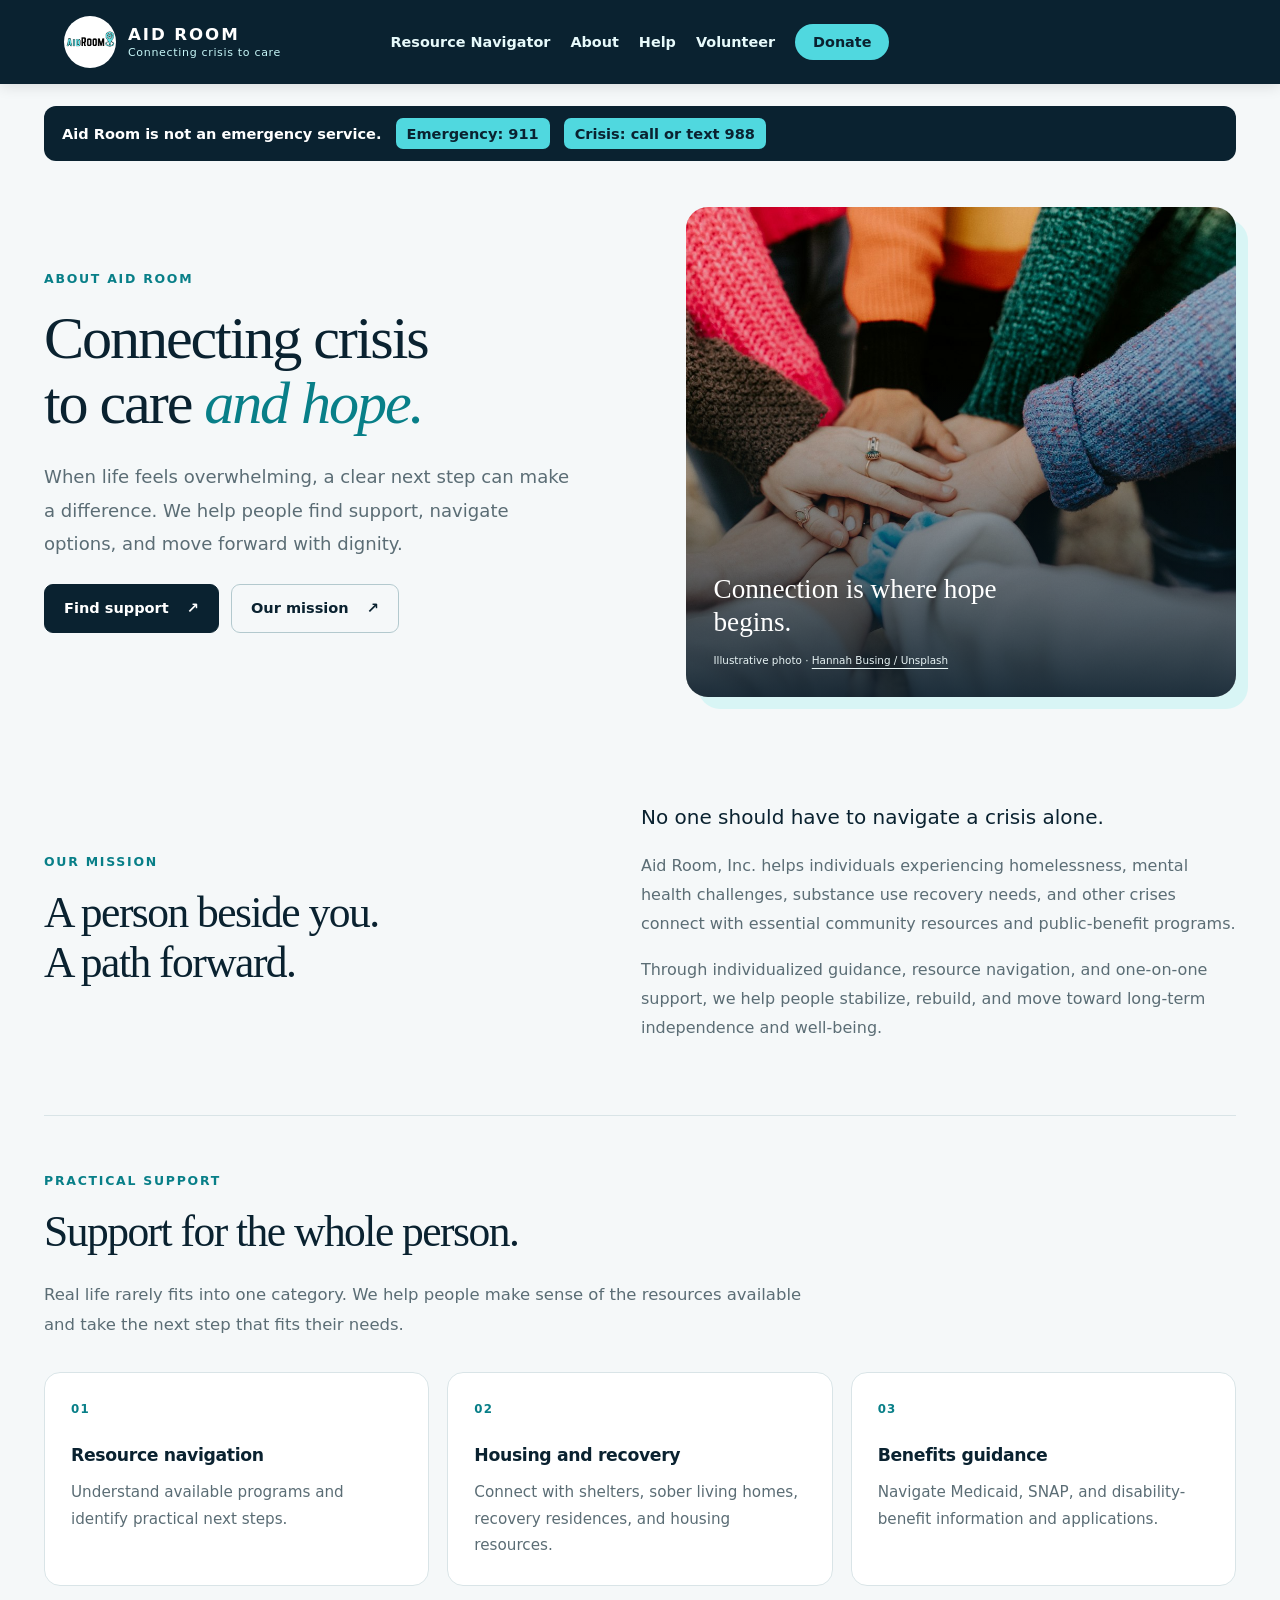
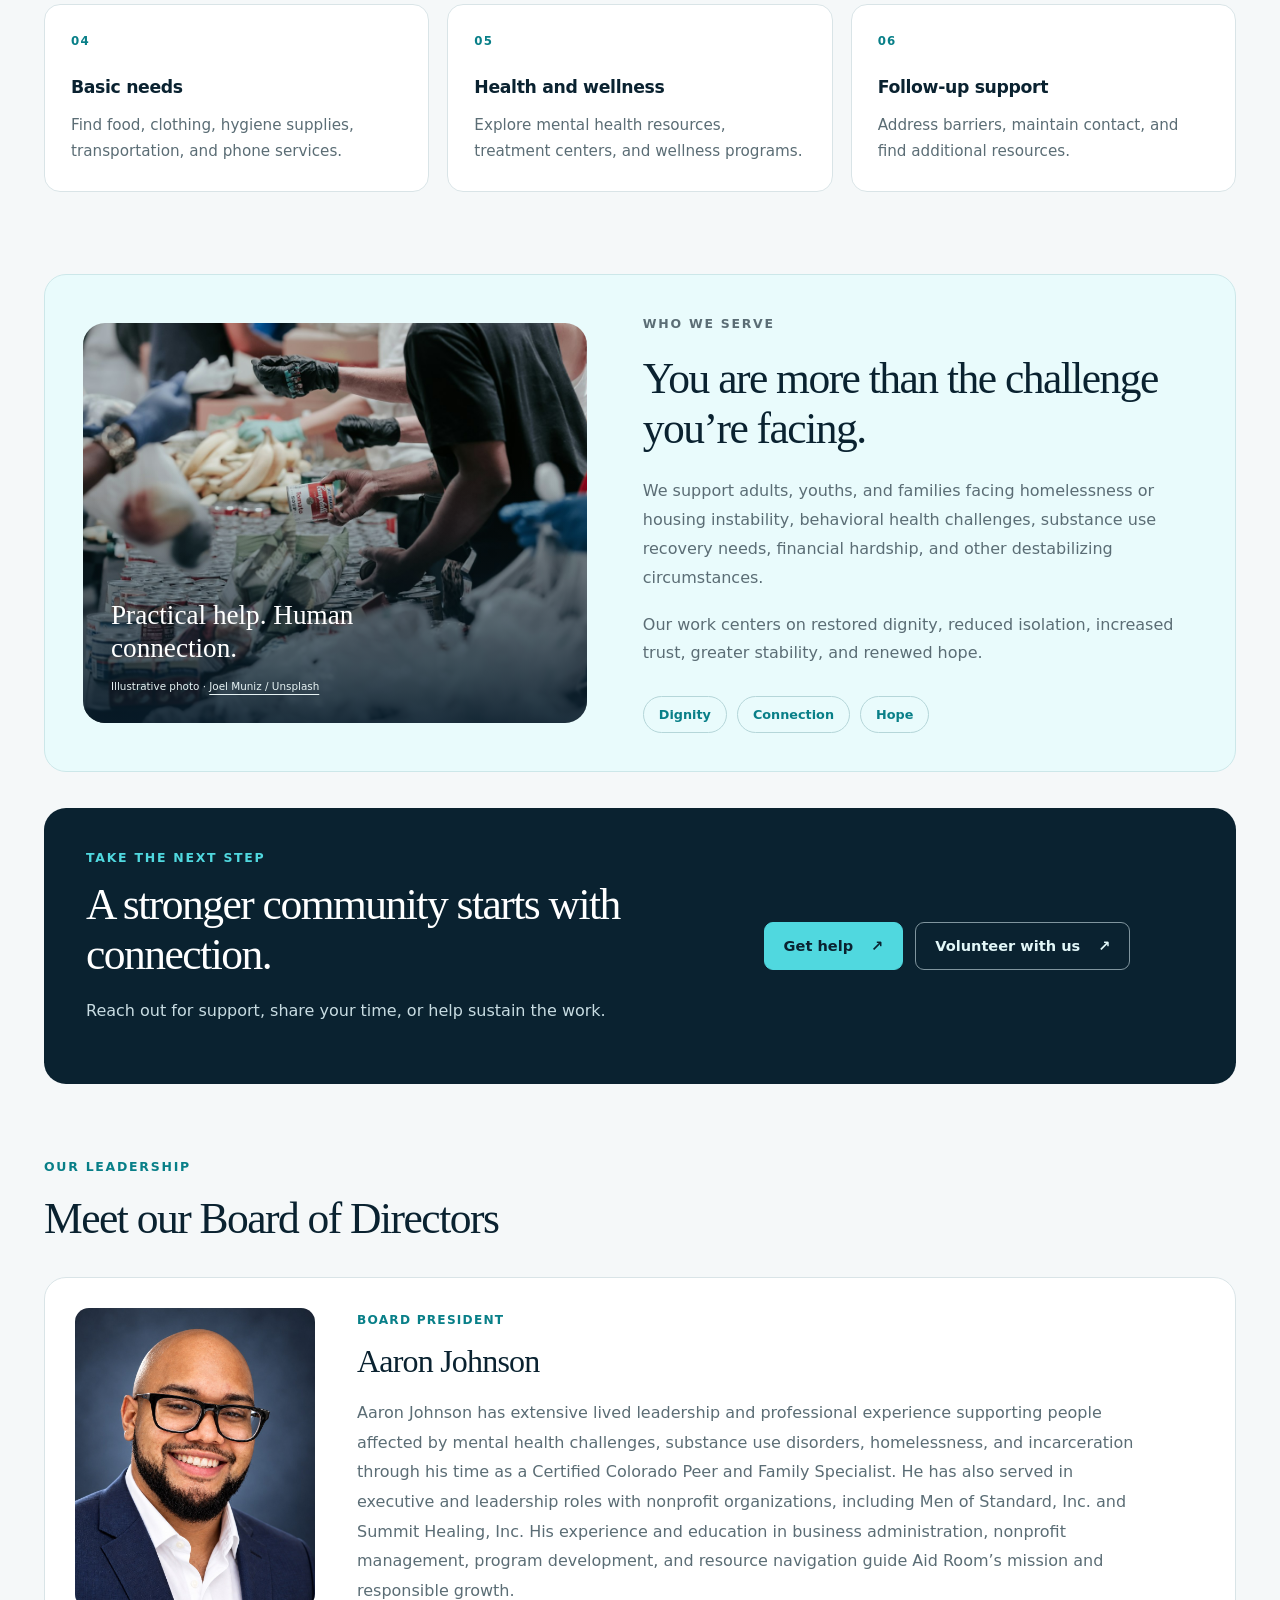
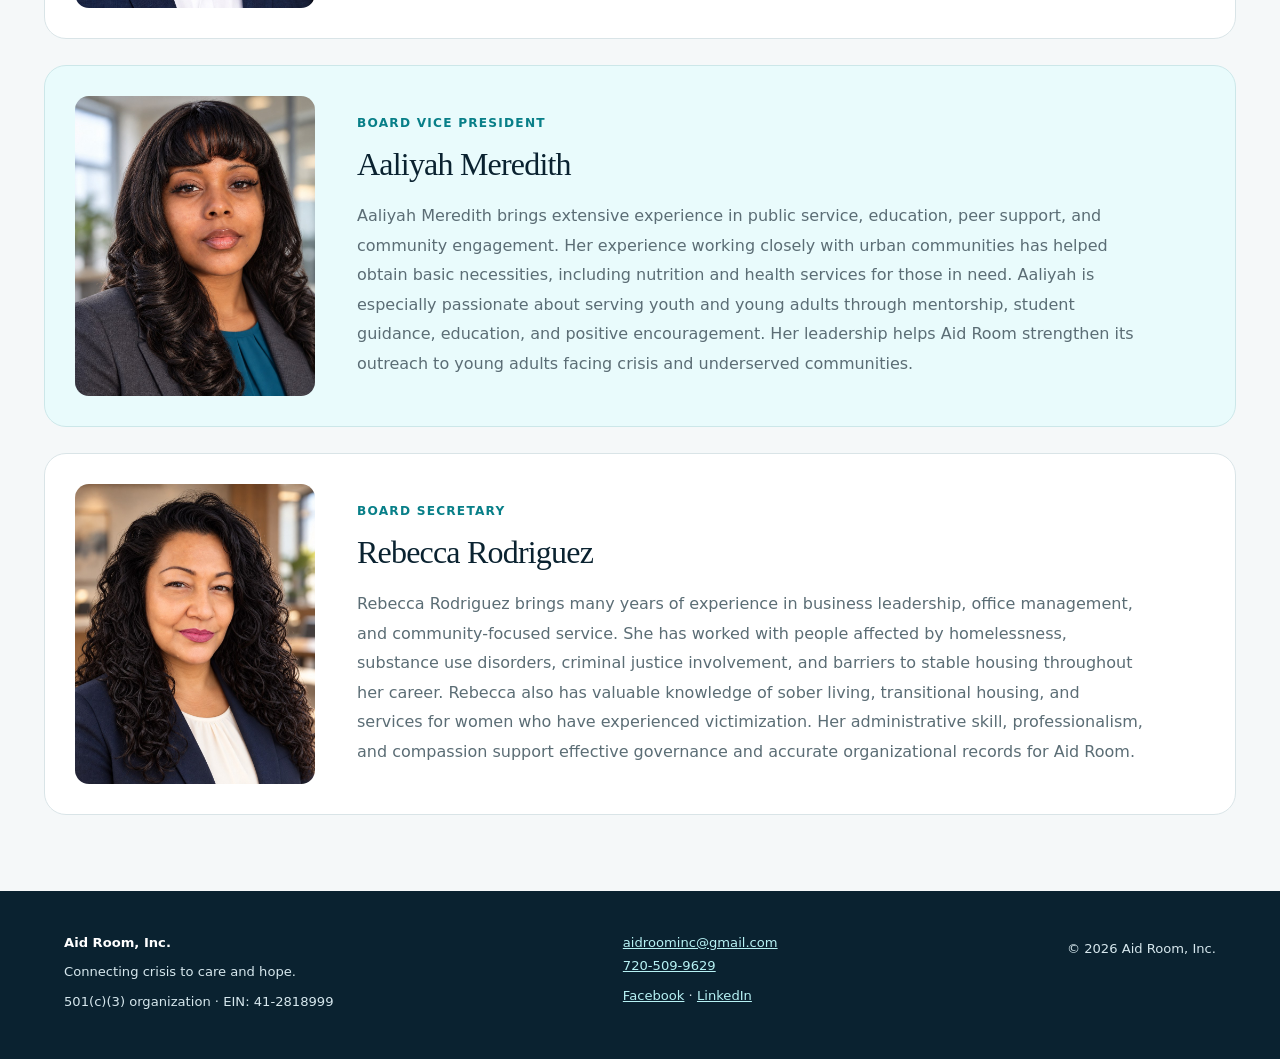
==== commit 7015415c: "Include youths in who we serve" ====
--- a/about.html
+++ b/about.html
@@ -1,7 +1,7 @@
-<!doctype html>
-<html lang="en"><head><meta charset="utf-8"><meta name="viewport" content="width=device-width,initial-scale=1">
-<title>About Aid Room | Community Support & Resource Navigation</title><meta name="description" content="Learn how Aid Room connects people facing homelessness, recovery needs, and financial hardship with community resources, benefits guidance, and practical support."><link rel="canonical" href="https://aidroom.org/about.html">
-<meta property="og:type" content="website"><meta property="og:site_name" content="Aid Room"><meta property="og:title" content="About Aid Room | Community Support &amp; Resource Navigation"><meta property="og:description" content="Learn how Aid Room connects people facing homelessness, recovery needs, and financial hardship with community resources, benefits guidance, and practical support."><meta property="og:url" content="https://aidroom.org/about.html"><meta property="og:image" content="https://aidroom.org/community-hands.jpg"><meta property="og:image:alt" content="Hands coming together in a gesture of community support"><meta name="twitter:card" content="summary_large_image">
-<link rel="stylesheet" href="styles.css"><link rel="stylesheet" href="site.css?v=20261010-help1"><link rel="stylesheet" href="mission.css?v=20261010-design1">
-<link rel="stylesheet" href="board.css?v=20261010-board1"><script type="application/ld+json">{"@context":"https://schema.org","@graph":[{"@type":"NGO","@id":"https://aidroom.org/#organization","name":"Aid Room, Inc.","url":"https://aidroom.org/","logo":"https://aidroom.org/logo.png","description":"Connecting crisis to care and hope through community resource navigation and individualized support.","email":"aidroominc@gmail.com","telephone":"+1-720-509-9629","taxID":"41-2818999","sameAs":["https://www.facebook.com/aidroom","https://www.linkedin.com/company/aid-room"]},{"@type":"AboutPage","@id":"https://aidroom.org/about.html#webpage","url":"https://aidroom.org/about.html","name":"About Aid Room | Community Support & Resource Navigation","description":"Learn how Aid Room connects people facing homelessness, recovery needs, and financial hardship with community resources, benefits guidance, and practical support.","inLanguage":"en-US","isPartOf":{"@id":"https://aidroom.org/#website"},"about":{"@id":"https://aidroom.org/#organization"}},{"@type":"WebSite","@id":"https://aidroom.org/#website","url":"https://aidroom.org/","name":"Aid Room","publisher":{"@id":"https://aidroom.org/#organization"}}]}</script><script src="mission.js?v=20261010-design1" defer></script></head>
-<body class="mission-page"><a class="skip" href="#content">Skip to content</a><header class="topbar"><a class="brand" href="index.html" aria-label="Aid Room home"><img class="site-logo" src="logo.png" alt="" width="52" height="52"><span><strong>AID ROOM</strong><small>Connecting crisis to care</small></span></a><nav class="site-nav" aria-label="Main navigation"><a href="index.html">Resource Navigator</a><a href="about.html">About</a><a href="help.html">Help</a><a href="volunteer.html">Volunteer</a><a href="donate.html">Donate</a></nav></header><main id="content"><aside class="emergency"><strong>Aid Room is not an emergency service.</strong><a href="tel:911">Emergency: 911</a><a href="tel:988">Crisis: call or text 988</a></aside><section class="mission-hero"><div class="hero-copy"><p class="eyebrow">About Aid Room</p><h1>Connecting crisis<br>to care <em>and hope.</em></h1><p class="hero-intro">When life feels overwhelming, a clear next step can make a difference. We help people find support, navigate options, and move forward with dignity.</p><div class="mission-actions"><a class="action" href="help.html">Find support<span aria-hidden="true">↗</span></a><a class="action action-outline" href="#our-mission">Our mission<span aria-hidden="true">↗</span></a></div></div><figure class="mission-image hero-image"><img src="community-hands.jpg" alt="Hands coming together in a gesture of community support" width="1400" height="933" fetchpriority="high" decoding="async"><figcaption><span>Connection is where hope begins.</span><small>Illustrative photo · <a href="https://unsplash.com/photos/group-stacking-hands-in-colorful-sweaters-Zyx1bK9mqmA" target="_blank" rel="noopener">Hannah Busing / Unsplash</a></small></figcaption></figure></section><section id="our-mission" class="mission-section mission-split" data-reveal><div class="section-heading"><p class="eyebrow">Our mission</p><h2>A person beside you.<br>A path forward.</h2></div><div class="mission-prose"><p class="lead">No one should have to navigate a crisis alone.</p><p>Aid Room, Inc. helps individuals experiencing homelessness, mental health challenges, substance use recovery needs, and other crises connect with essential community resources and public-benefit programs.</p><p>Through individualized guidance, resource navigation, and one-on-one support, we help people stabilize, rebuild, and move toward long-term independence and well-being.</p></div></section><section class="mission-section " data-reveal><div class="section-heading"><p class="eyebrow">Practical support</p><h2>Support for the whole person.</h2></div><p class="section-intro">Real life rarely fits into one category. We help people make sense of the resources available and take the next step that fits their needs.</p><div class="mission-grid"><article class="mission-card"><span class="card-number" aria-hidden="true">01</span><h3>Resource navigation</h3><p>Understand available programs and identify practical next steps.</p></article><article class="mission-card"><span class="card-number" aria-hidden="true">02</span><h3>Housing and recovery</h3><p>Connect with shelters, sober living homes, recovery residences, and housing resources.</p></article><article class="mission-card"><span class="card-number" aria-hidden="true">03</span><h3>Benefits guidance</h3><p>Navigate Medicaid, SNAP, and disability-benefit information and applications.</p></article><article class="mission-card"><span class="card-number" aria-hidden="true">04</span><h3>Basic needs</h3><p>Find food, clothing, hygiene supplies, transportation, and phone services.</p></article><article class="mission-card"><span class="card-number" aria-hidden="true">05</span><h3>Health and wellness</h3><p>Explore mental health resources, treatment centers, and wellness programs.</p></article><article class="mission-card"><span class="card-number" aria-hidden="true">06</span><h3>Follow-up support</h3><p>Address barriers, maintain contact, and find additional resources.</p></article></div></section><section class="mission-section mission-split mission-soft" data-reveal><figure class="mission-image"><img src="community-food-support.jpg" alt="Volunteers sorting food and canned goods for community distribution" width="1400" height="933" loading="lazy" decoding="async"><figcaption><span>Practical help. Human connection.</span><small>Illustrative photo · <a href="https://unsplash.com/photos/volunteers-sorting-canned-food-donations-3k3l2brxmwQ" target="_blank" rel="noopener">Joel Muniz / Unsplash</a></small></figcaption></figure><div class="mission-prose"><p class="eyebrow">Who we serve</p><h2>You are more than the challenge you’re facing.</h2><p>We support adults and families facing homelessness or housing instability, behavioral health challenges, substance use recovery needs, financial hardship, and other destabilizing circumstances.</p><p>Our work centers on restored dignity, reduced isolation, increased trust, greater stability, and renewed hope.</p><div class="values-row"><span>Dignity</span><span>Connection</span><span>Hope</span></div></div></section><section class="mission-banner" data-reveal><div><p class="eyebrow">Take the next step</p><h2>A stronger community starts with connection.</h2><p>Reach out for support, share your time, or help sustain the work.</p></div><div class="mission-actions"><a class="action" href="help.html">Get help<span aria-hidden="true">↗</span></a><a class="action action-outline" href="volunteer.html">Volunteer with us<span aria-hidden="true">↗</span></a></div></section><section id="board-of-directors" class="mission-section board-section" aria-labelledby="board-heading"><div class="section-heading" data-reveal><p class="eyebrow">Our leadership</p><h2 id="board-heading">Meet our Board of Directors</h2></div><div class="board-members"><article class="board-member" aria-labelledby="board-member-0" data-reveal><div class="board-portrait"><img src="aaron_johnson_board_president.jpg" alt="Aaron Johnson, Board President" width="900" height="1125" loading="lazy" decoding="async"></div><div class="board-bio"><p class="board-role">Board President</p><h3 id="board-member-0">Aaron Johnson</h3><p>Aaron Johnson has extensive lived leadership and professional experience supporting people affected by mental health challenges, substance use disorders, homelessness, and incarceration through his time as a Certified Colorado Peer and Family Specialist. He has also served in executive and leadership roles with nonprofit organizations, including Men of Standard, Inc. and Summit Healing, Inc. His experience and education in business administration, nonprofit management, program development, and resource navigation guide Aid Room’s mission and responsible growth.</p></div></article><article class="board-member" aria-labelledby="board-member-1" data-reveal><div class="board-portrait"><img src="aaliyah_meredith_board_vice_president.jpg" alt="Aaliyah Meredith, Board Vice President" width="900" height="1125" loading="lazy" decoding="async"></div><div class="board-bio"><p class="board-role">Board Vice President</p><h3 id="board-member-1">Aaliyah Meredith</h3><p>Aaliyah Meredith brings extensive experience in public service, education, peer support, and community engagement. Her experience working closely with urban communities has helped obtain basic necessities, including nutrition and health services for those in need. Aaliyah is especially passionate about serving youth and young adults through mentorship, student guidance, education, and positive encouragement. Her leadership helps Aid Room strengthen its outreach to young adults facing crisis and underserved communities.</p></div></article><article class="board-member" aria-labelledby="board-member-2" data-reveal><div class="board-portrait"><img src="rebecca_rodriguez_board_secretary.jpg" alt="Rebecca Rodriguez, Board Secretary" width="900" height="1125" loading="lazy" decoding="async"></div><div class="board-bio"><p class="board-role">Board Secretary</p><h3 id="board-member-2">Rebecca Rodriguez</h3><p>Rebecca Rodriguez brings many years of experience in business leadership, office management, and community-focused service. She has worked with people affected by homelessness, substance use disorders, criminal justice involvement, and barriers to stable housing throughout her career. Rebecca also has valuable knowledge of sober living, transitional housing, and services for women who have experienced victimization. Her administrative skill, professionalism, and compassion support effective governance and accurate organizational records for Aid Room.</p></div></article></div></section></main><footer class="site-footer"><div><strong>Aid Room, Inc.</strong><p>Connecting crisis to care and hope.</p><p>501(c)(3) organization · EIN: 41-2818999</p></div><div><a href="mailto:aidroominc@gmail.com">aidroominc@gmail.com</a><br><a href="tel:7205099629">720-509-9629</a><p><a href="https://www.facebook.com/aidroom" target="_blank" rel="noopener">Facebook</a> · <a href="https://www.linkedin.com/company/aid-room" target="_blank" rel="noopener">LinkedIn</a></p></div><div><p>© 2026 Aid Room, Inc.</p></div></footer></body></html>+<!doctype html>
+<html lang="en"><head><meta charset="utf-8"><meta name="viewport" content="width=device-width,initial-scale=1">
+<title>About Aid Room | Community Support & Resource Navigation</title><meta name="description" content="Learn how Aid Room connects people facing homelessness, recovery needs, and financial hardship with community resources, benefits guidance, and practical support."><link rel="canonical" href="https://aidroom.org/about.html">
+<meta property="og:type" content="website"><meta property="og:site_name" content="Aid Room"><meta property="og:title" content="About Aid Room | Community Support &amp; Resource Navigation"><meta property="og:description" content="Learn how Aid Room connects people facing homelessness, recovery needs, and financial hardship with community resources, benefits guidance, and practical support."><meta property="og:url" content="https://aidroom.org/about.html"><meta property="og:image" content="https://aidroom.org/community-hands.jpg"><meta property="og:image:alt" content="Hands coming together in a gesture of community support"><meta name="twitter:card" content="summary_large_image">
+<link rel="stylesheet" href="styles.css"><link rel="stylesheet" href="site.css?v=20261010-help1"><link rel="stylesheet" href="mission.css?v=20261010-design1">
+<link rel="stylesheet" href="board.css?v=20261010-board1"><script type="application/ld+json">{"@context":"https://schema.org","@graph":[{"@type":"NGO","@id":"https://aidroom.org/#organization","name":"Aid Room, Inc.","url":"https://aidroom.org/","logo":"https://aidroom.org/logo.png","description":"Connecting crisis to care and hope through community resource navigation and individualized support.","email":"aidroominc@gmail.com","telephone":"+1-720-509-9629","taxID":"41-2818999","sameAs":["https://www.facebook.com/aidroom","https://www.linkedin.com/company/aid-room"]},{"@type":"AboutPage","@id":"https://aidroom.org/about.html#webpage","url":"https://aidroom.org/about.html","name":"About Aid Room | Community Support & Resource Navigation","description":"Learn how Aid Room connects people facing homelessness, recovery needs, and financial hardship with community resources, benefits guidance, and practical support.","inLanguage":"en-US","isPartOf":{"@id":"https://aidroom.org/#website"},"about":{"@id":"https://aidroom.org/#organization"}},{"@type":"WebSite","@id":"https://aidroom.org/#website","url":"https://aidroom.org/","name":"Aid Room","publisher":{"@id":"https://aidroom.org/#organization"}}]}</script><script src="mission.js?v=20261010-design1" defer></script><link rel="icon" href="/favicon.ico" sizes="any"><link rel="icon" type="image/png" sizes="192x192" href="/favicon.png"><link rel="apple-touch-icon" sizes="180x180" href="/apple-touch-icon.png"></head>
+<body class="mission-page"><a class="skip" href="#content">Skip to content</a><header class="topbar"><a class="brand" href="index.html" aria-label="Aid Room home"><img class="site-logo" src="logo.png" alt="" width="52" height="52"><span><strong>AID ROOM</strong><small>Connecting crisis to care</small></span></a><nav class="site-nav" aria-label="Main navigation"><a href="index.html">Resource Navigator</a><a href="about.html">About</a><a href="help.html">Help</a><a href="volunteer.html">Volunteer</a><a href="donate.html">Donate</a></nav></header><main id="content"><aside class="emergency"><strong>Aid Room is not an emergency service.</strong><a href="tel:911">Emergency: 911</a><a href="tel:988">Crisis: call or text 988</a></aside><section class="mission-hero"><div class="hero-copy"><p class="eyebrow">About Aid Room</p><h1>Connecting crisis<br>to care <em>and hope.</em></h1><p class="hero-intro">When life feels overwhelming, a clear next step can make a difference. We help people find support, navigate options, and move forward with dignity.</p><div class="mission-actions"><a class="action" href="help.html">Find support<span aria-hidden="true">↗</span></a><a class="action action-outline" href="#our-mission">Our mission<span aria-hidden="true">↗</span></a></div></div><figure class="mission-image hero-image"><img src="community-hands.jpg" alt="Hands coming together in a gesture of community support" width="1400" height="933" fetchpriority="high" decoding="async"><figcaption><span>Connection is where hope begins.</span><small>Illustrative photo · <a href="https://unsplash.com/photos/group-stacking-hands-in-colorful-sweaters-Zyx1bK9mqmA" target="_blank" rel="noopener">Hannah Busing / Unsplash</a></small></figcaption></figure></section><section id="our-mission" class="mission-section mission-split" data-reveal><div class="section-heading"><p class="eyebrow">Our mission</p><h2>A person beside you.<br>A path forward.</h2></div><div class="mission-prose"><p class="lead">No one should have to navigate a crisis alone.</p><p>Aid Room, Inc. helps individuals experiencing homelessness, mental health challenges, substance use recovery needs, and other crises connect with essential community resources and public-benefit programs.</p><p>Through individualized guidance, resource navigation, and one-on-one support, we help people stabilize, rebuild, and move toward long-term independence and well-being.</p></div></section><section class="mission-section " data-reveal><div class="section-heading"><p class="eyebrow">Practical support</p><h2>Support for the whole person.</h2></div><p class="section-intro">Real life rarely fits into one category. We help people make sense of the resources available and take the next step that fits their needs.</p><div class="mission-grid"><article class="mission-card"><span class="card-number" aria-hidden="true">01</span><h3>Resource navigation</h3><p>Understand available programs and identify practical next steps.</p></article><article class="mission-card"><span class="card-number" aria-hidden="true">02</span><h3>Housing and recovery</h3><p>Connect with shelters, sober living homes, recovery residences, and housing resources.</p></article><article class="mission-card"><span class="card-number" aria-hidden="true">03</span><h3>Benefits guidance</h3><p>Navigate Medicaid, SNAP, and disability-benefit information and applications.</p></article><article class="mission-card"><span class="card-number" aria-hidden="true">04</span><h3>Basic needs</h3><p>Find food, clothing, hygiene supplies, transportation, and phone services.</p></article><article class="mission-card"><span class="card-number" aria-hidden="true">05</span><h3>Health and wellness</h3><p>Explore mental health resources, treatment centers, and wellness programs.</p></article><article class="mission-card"><span class="card-number" aria-hidden="true">06</span><h3>Follow-up support</h3><p>Address barriers, maintain contact, and find additional resources.</p></article></div></section><section class="mission-section mission-split mission-soft" data-reveal><figure class="mission-image"><img src="community-food-support.jpg" alt="Volunteers sorting food and canned goods for community distribution" width="1400" height="933" loading="lazy" decoding="async"><figcaption><span>Practical help. Human connection.</span><small>Illustrative photo · <a href="https://unsplash.com/photos/volunteers-sorting-canned-food-donations-3k3l2brxmwQ" target="_blank" rel="noopener">Joel Muniz / Unsplash</a></small></figcaption></figure><div class="mission-prose"><p class="eyebrow">Who we serve</p><h2>You are more than the challenge you’re facing.</h2><p>We support adults, youths, and families facing homelessness or housing instability, behavioral health challenges, substance use recovery needs, financial hardship, and other destabilizing circumstances.</p><p>Our work centers on restored dignity, reduced isolation, increased trust, greater stability, and renewed hope.</p><div class="values-row"><span>Dignity</span><span>Connection</span><span>Hope</span></div></div></section><section class="mission-banner" data-reveal><div><p class="eyebrow">Take the next step</p><h2>A stronger community starts with connection.</h2><p>Reach out for support, share your time, or help sustain the work.</p></div><div class="mission-actions"><a class="action" href="help.html">Get help<span aria-hidden="true">↗</span></a><a class="action action-outline" href="volunteer.html">Volunteer with us<span aria-hidden="true">↗</span></a></div></section><section id="board-of-directors" class="mission-section board-section" aria-labelledby="board-heading"><div class="section-heading" data-reveal><p class="eyebrow">Our leadership</p><h2 id="board-heading">Meet our Board of Directors</h2></div><div class="board-members"><article class="board-member" aria-labelledby="board-member-0" data-reveal><div class="board-portrait"><img src="aaron_johnson_board_president.jpg" alt="Aaron Johnson, Board President" width="900" height="1125" loading="lazy" decoding="async"></div><div class="board-bio"><p class="board-role">Board President</p><h3 id="board-member-0">Aaron Johnson</h3><p>Aaron Johnson has extensive lived leadership and professional experience supporting people affected by mental health challenges, substance use disorders, homelessness, and incarceration through his time as a Certified Colorado Peer and Family Specialist. He has also served in executive and leadership roles with nonprofit organizations, including Men of Standard, Inc. and Summit Healing, Inc. His experience and education in business administration, nonprofit management, program development, and resource navigation guide Aid Room’s mission and responsible growth.</p></div></article><article class="board-member" aria-labelledby="board-member-1" data-reveal><div class="board-portrait"><img src="aaliyah_meredith_board_vice_president.jpg" alt="Aaliyah Meredith, Board Vice President" width="900" height="1125" loading="lazy" decoding="async"></div><div class="board-bio"><p class="board-role">Board Vice President</p><h3 id="board-member-1">Aaliyah Meredith</h3><p>Aaliyah Meredith brings extensive experience in public service, education, peer support, and community engagement. Her experience working closely with urban communities has helped obtain basic necessities, including nutrition and health services for those in need. Aaliyah is especially passionate about serving youth and young adults through mentorship, student guidance, education, and positive encouragement. Her leadership helps Aid Room strengthen its outreach to young adults facing crisis and underserved communities.</p></div></article><article class="board-member" aria-labelledby="board-member-2" data-reveal><div class="board-portrait"><img src="rebecca_rodriguez_board_secretary.jpg" alt="Rebecca Rodriguez, Board Secretary" width="900" height="1125" loading="lazy" decoding="async"></div><div class="board-bio"><p class="board-role">Board Secretary</p><h3 id="board-member-2">Rebecca Rodriguez</h3><p>Rebecca Rodriguez brings many years of experience in business leadership, office management, and community-focused service. She has worked with people affected by homelessness, substance use disorders, criminal justice involvement, and barriers to stable housing throughout her career. Rebecca also has valuable knowledge of sober living, transitional housing, and services for women who have experienced victimization. Her administrative skill, professionalism, and compassion support effective governance and accurate organizational records for Aid Room.</p></div></article></div></section></main><footer class="site-footer"><div><strong>Aid Room, Inc.</strong><p>Connecting crisis to care and hope.</p><p>501(c)(3) organization · EIN: 41-2818999</p></div><div><a href="mailto:aidroominc@gmail.com">aidroominc@gmail.com</a><br><a href="tel:7205099629">720-509-9629</a><p><a href="https://www.facebook.com/aidroom" target="_blank" rel="noopener">Facebook</a> · <a href="https://www.linkedin.com/company/aid-room" target="_blank" rel="noopener">LinkedIn</a></p></div><div><p>© 2026 Aid Room, Inc.</p></div></footer></body></html>
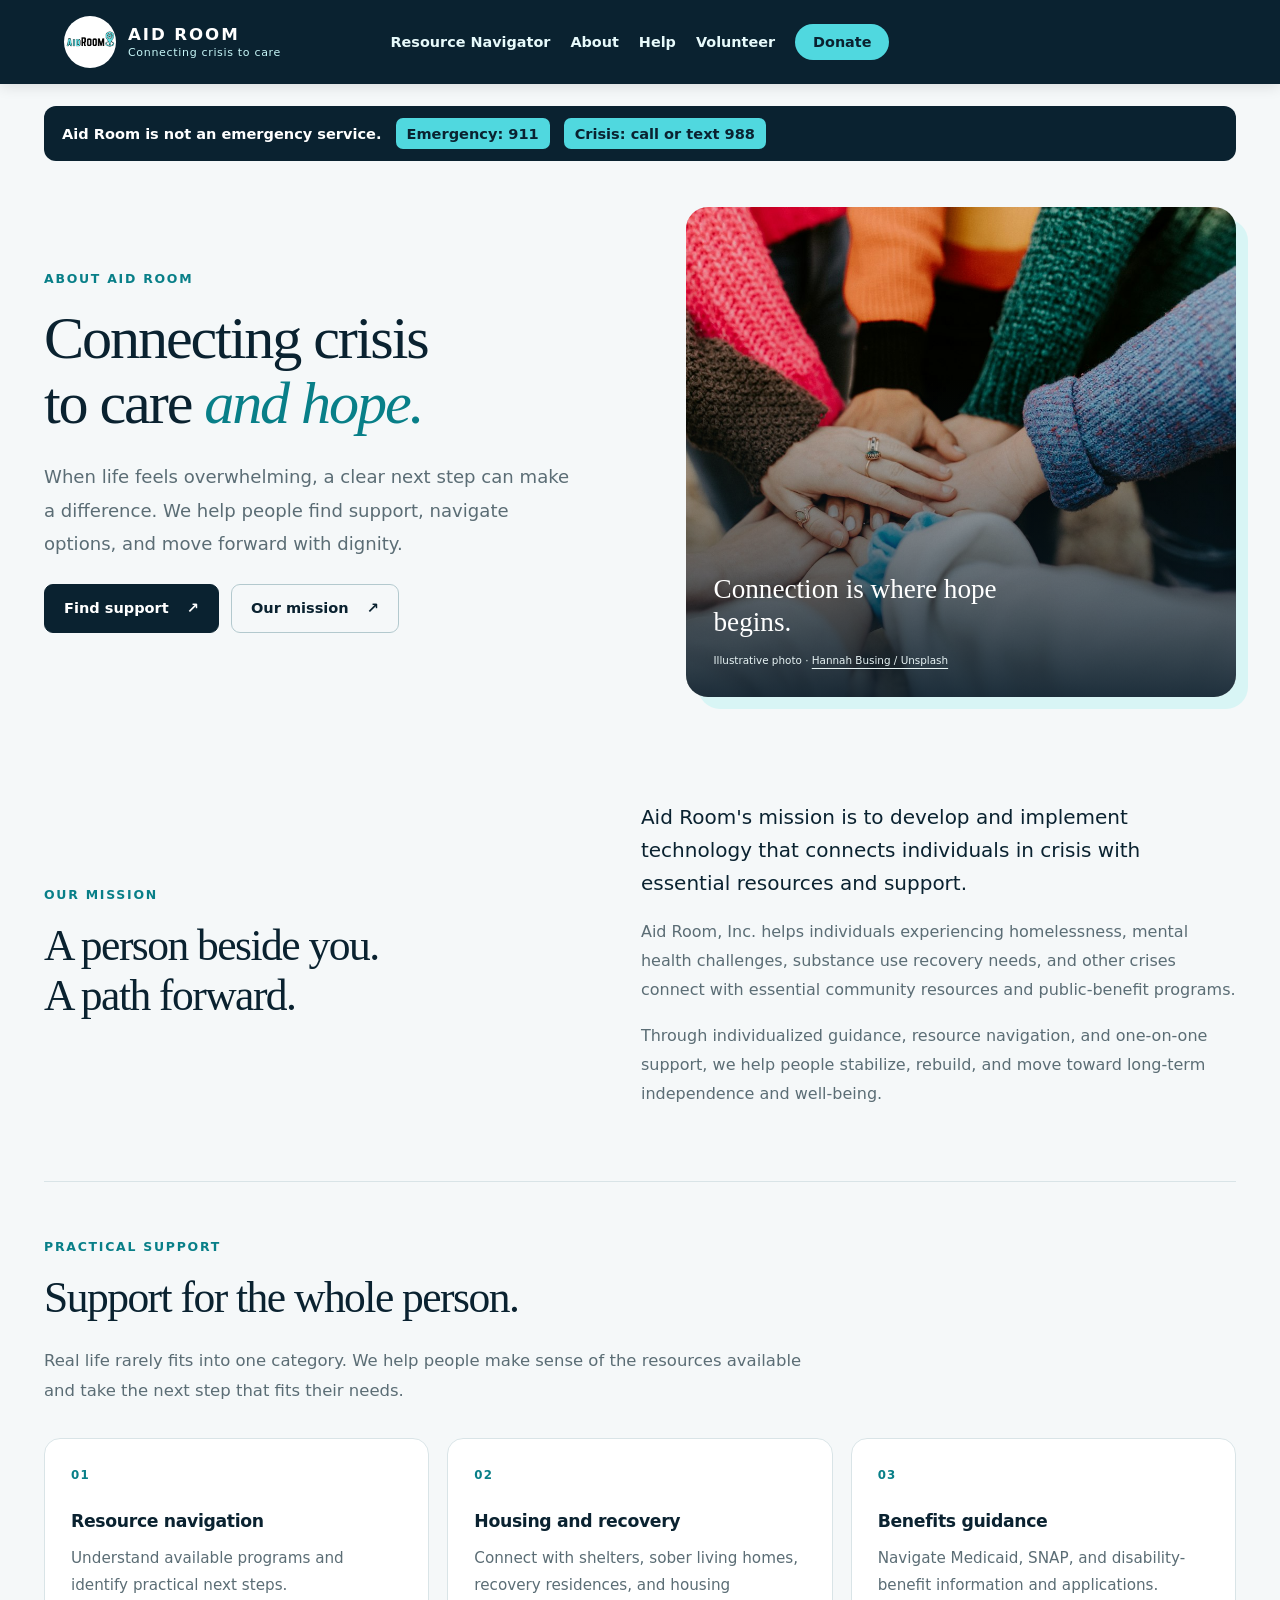
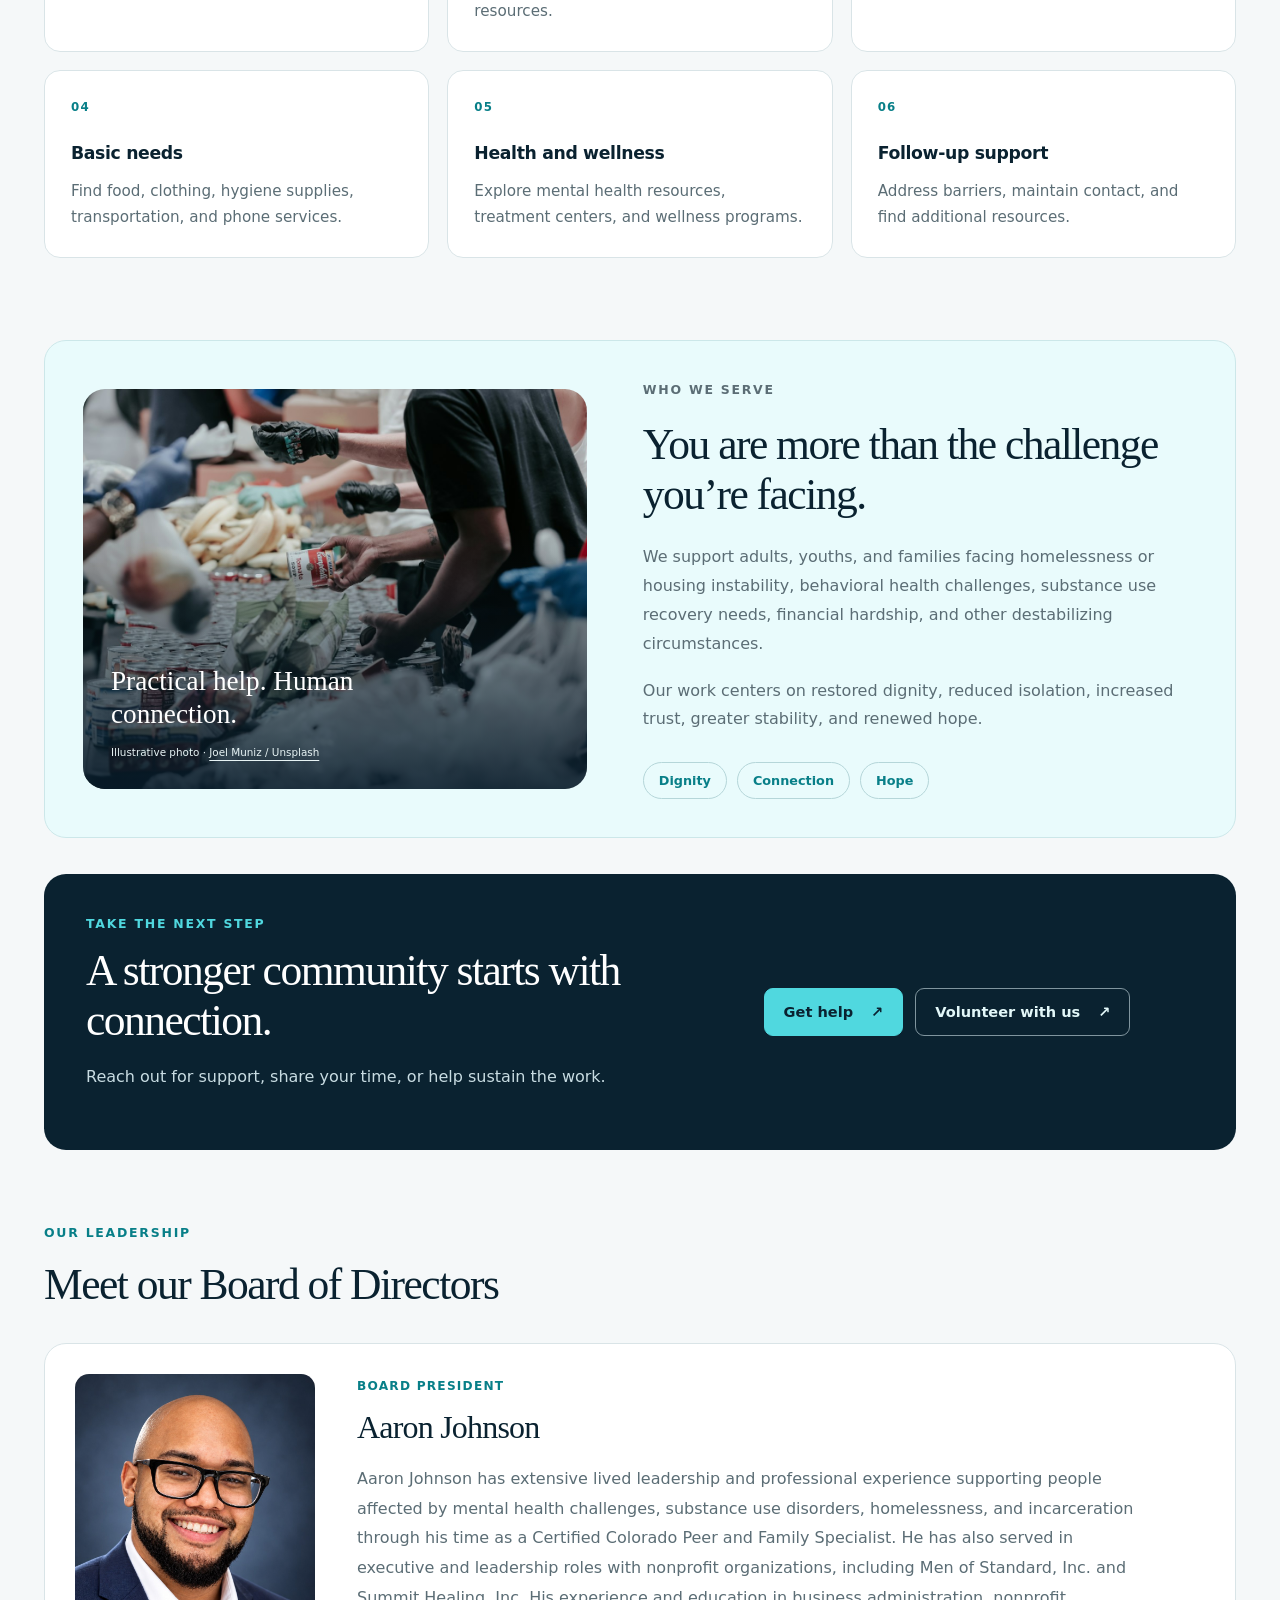
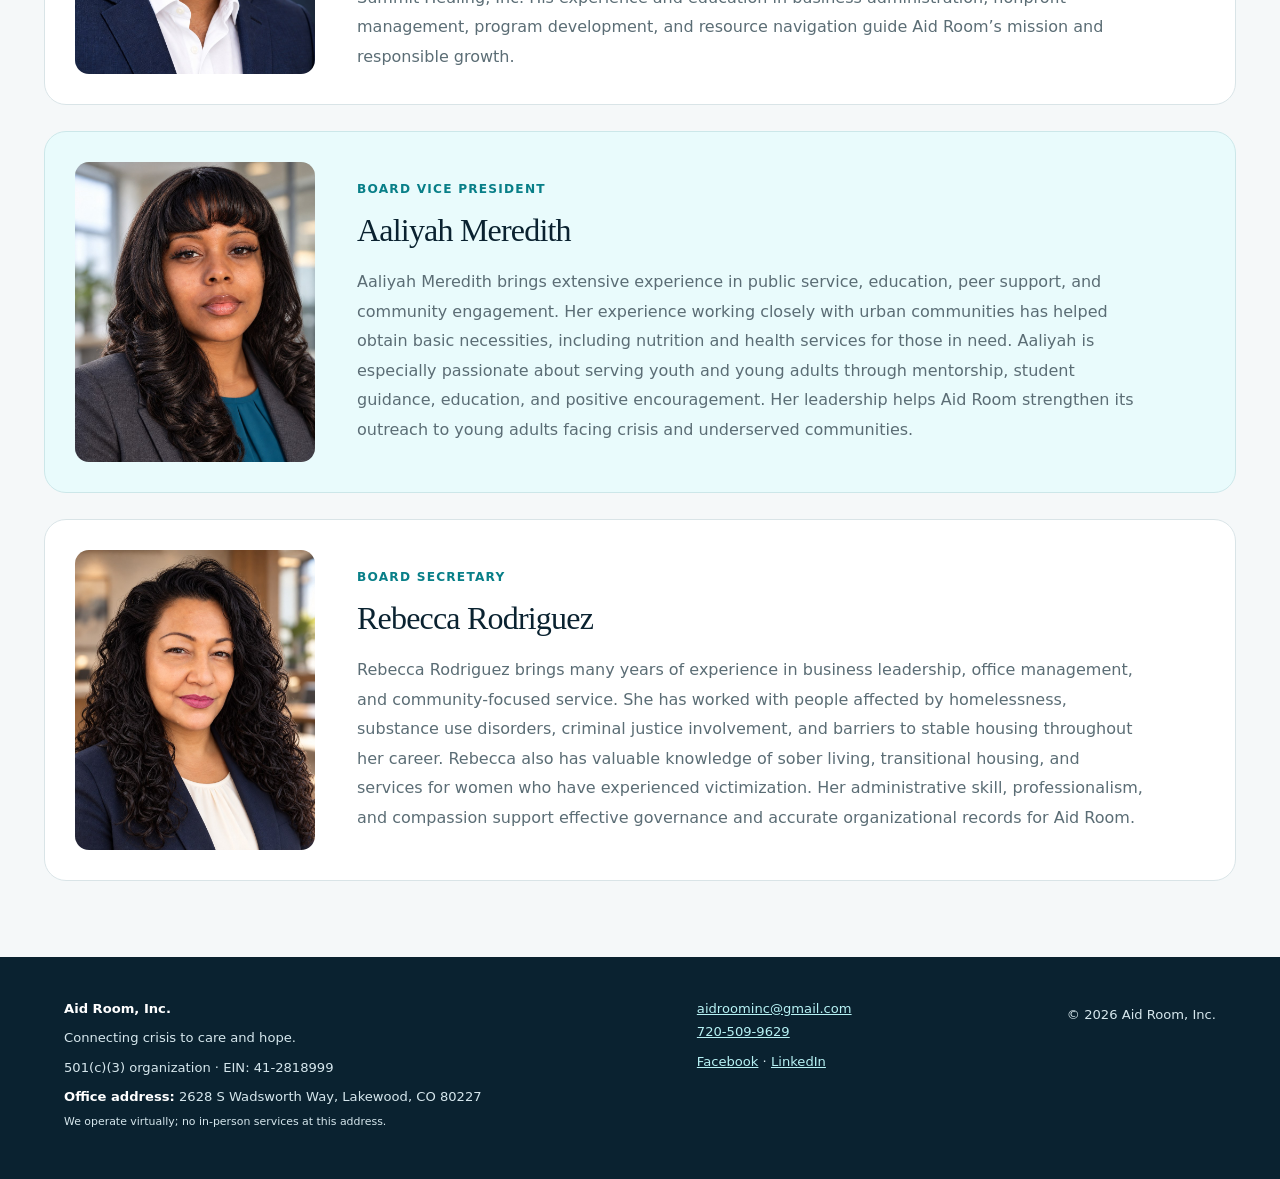
==== commit 82658ddf: "Display Aid Room mission and temporary office address" ====
--- a/about.html
+++ b/about.html
@@ -1,7 +1,23 @@
-<!doctype html>
-<html lang="en"><head><meta charset="utf-8"><meta name="viewport" content="width=device-width,initial-scale=1">
-<title>About Aid Room | Community Support & Resource Navigation</title><meta name="description" content="Learn how Aid Room connects people facing homelessness, recovery needs, and financial hardship with community resources, benefits guidance, and practical support."><link rel="canonical" href="https://aidroom.org/about.html">
-<meta property="og:type" content="website"><meta property="og:site_name" content="Aid Room"><meta property="og:title" content="About Aid Room | Community Support &amp; Resource Navigation"><meta property="og:description" content="Learn how Aid Room connects people facing homelessness, recovery needs, and financial hardship with community resources, benefits guidance, and practical support."><meta property="og:url" content="https://aidroom.org/about.html"><meta property="og:image" content="https://aidroom.org/community-hands.jpg"><meta property="og:image:alt" content="Hands coming together in a gesture of community support"><meta name="twitter:card" content="summary_large_image">
-<link rel="stylesheet" href="styles.css"><link rel="stylesheet" href="site.css?v=20261010-help1"><link rel="stylesheet" href="mission.css?v=20261010-design1">
-<link rel="stylesheet" href="board.css?v=20261010-board1"><script type="application/ld+json">{"@context":"https://schema.org","@graph":[{"@type":"NGO","@id":"https://aidroom.org/#organization","name":"Aid Room, Inc.","url":"https://aidroom.org/","logo":"https://aidroom.org/logo.png","description":"Connecting crisis to care and hope through community resource navigation and individualized support.","email":"aidroominc@gmail.com","telephone":"+1-720-509-9629","taxID":"41-2818999","sameAs":["https://www.facebook.com/aidroom","https://www.linkedin.com/company/aid-room"]},{"@type":"AboutPage","@id":"https://aidroom.org/about.html#webpage","url":"https://aidroom.org/about.html","name":"About Aid Room | Community Support & Resource Navigation","description":"Learn how Aid Room connects people facing homelessness, recovery needs, and financial hardship with community resources, benefits guidance, and practical support.","inLanguage":"en-US","isPartOf":{"@id":"https://aidroom.org/#website"},"about":{"@id":"https://aidroom.org/#organization"}},{"@type":"WebSite","@id":"https://aidroom.org/#website","url":"https://aidroom.org/","name":"Aid Room","publisher":{"@id":"https://aidroom.org/#organization"}}]}</script><script src="mission.js?v=20261010-design1" defer></script><link rel="icon" href="/favicon.ico" sizes="any"><link rel="icon" type="image/png" sizes="192x192" href="/favicon.png"><link rel="apple-touch-icon" sizes="180x180" href="/apple-touch-icon.png"></head>
-<body class="mission-page"><a class="skip" href="#content">Skip to content</a><header class="topbar"><a class="brand" href="index.html" aria-label="Aid Room home"><img class="site-logo" src="logo.png" alt="" width="52" height="52"><span><strong>AID ROOM</strong><small>Connecting crisis to care</small></span></a><nav class="site-nav" aria-label="Main navigation"><a href="index.html">Resource Navigator</a><a href="about.html">About</a><a href="help.html">Help</a><a href="volunteer.html">Volunteer</a><a href="donate.html">Donate</a></nav></header><main id="content"><aside class="emergency"><strong>Aid Room is not an emergency service.</strong><a href="tel:911">Emergency: 911</a><a href="tel:988">Crisis: call or text 988</a></aside><section class="mission-hero"><div class="hero-copy"><p class="eyebrow">About Aid Room</p><h1>Connecting crisis<br>to care <em>and hope.</em></h1><p class="hero-intro">When life feels overwhelming, a clear next step can make a difference. We help people find support, navigate options, and move forward with dignity.</p><div class="mission-actions"><a class="action" href="help.html">Find support<span aria-hidden="true">↗</span></a><a class="action action-outline" href="#our-mission">Our mission<span aria-hidden="true">↗</span></a></div></div><figure class="mission-image hero-image"><img src="community-hands.jpg" alt="Hands coming together in a gesture of community support" width="1400" height="933" fetchpriority="high" decoding="async"><figcaption><span>Connection is where hope begins.</span><small>Illustrative photo · <a href="https://unsplash.com/photos/group-stacking-hands-in-colorful-sweaters-Zyx1bK9mqmA" target="_blank" rel="noopener">Hannah Busing / Unsplash</a></small></figcaption></figure></section><section id="our-mission" class="mission-section mission-split" data-reveal><div class="section-heading"><p class="eyebrow">Our mission</p><h2>A person beside you.<br>A path forward.</h2></div><div class="mission-prose"><p class="lead">No one should have to navigate a crisis alone.</p><p>Aid Room, Inc. helps individuals experiencing homelessness, mental health challenges, substance use recovery needs, and other crises connect with essential community resources and public-benefit programs.</p><p>Through individualized guidance, resource navigation, and one-on-one support, we help people stabilize, rebuild, and move toward long-term independence and well-being.</p></div></section><section class="mission-section " data-reveal><div class="section-heading"><p class="eyebrow">Practical support</p><h2>Support for the whole person.</h2></div><p class="section-intro">Real life rarely fits into one category. We help people make sense of the resources available and take the next step that fits their needs.</p><div class="mission-grid"><article class="mission-card"><span class="card-number" aria-hidden="true">01</span><h3>Resource navigation</h3><p>Understand available programs and identify practical next steps.</p></article><article class="mission-card"><span class="card-number" aria-hidden="true">02</span><h3>Housing and recovery</h3><p>Connect with shelters, sober living homes, recovery residences, and housing resources.</p></article><article class="mission-card"><span class="card-number" aria-hidden="true">03</span><h3>Benefits guidance</h3><p>Navigate Medicaid, SNAP, and disability-benefit information and applications.</p></article><article class="mission-card"><span class="card-number" aria-hidden="true">04</span><h3>Basic needs</h3><p>Find food, clothing, hygiene supplies, transportation, and phone services.</p></article><article class="mission-card"><span class="card-number" aria-hidden="true">05</span><h3>Health and wellness</h3><p>Explore mental health resources, treatment centers, and wellness programs.</p></article><article class="mission-card"><span class="card-number" aria-hidden="true">06</span><h3>Follow-up support</h3><p>Address barriers, maintain contact, and find additional resources.</p></article></div></section><section class="mission-section mission-split mission-soft" data-reveal><figure class="mission-image"><img src="community-food-support.jpg" alt="Volunteers sorting food and canned goods for community distribution" width="1400" height="933" loading="lazy" decoding="async"><figcaption><span>Practical help. Human connection.</span><small>Illustrative photo · <a href="https://unsplash.com/photos/volunteers-sorting-canned-food-donations-3k3l2brxmwQ" target="_blank" rel="noopener">Joel Muniz / Unsplash</a></small></figcaption></figure><div class="mission-prose"><p class="eyebrow">Who we serve</p><h2>You are more than the challenge you’re facing.</h2><p>We support adults, youths, and families facing homelessness or housing instability, behavioral health challenges, substance use recovery needs, financial hardship, and other destabilizing circumstances.</p><p>Our work centers on restored dignity, reduced isolation, increased trust, greater stability, and renewed hope.</p><div class="values-row"><span>Dignity</span><span>Connection</span><span>Hope</span></div></div></section><section class="mission-banner" data-reveal><div><p class="eyebrow">Take the next step</p><h2>A stronger community starts with connection.</h2><p>Reach out for support, share your time, or help sustain the work.</p></div><div class="mission-actions"><a class="action" href="help.html">Get help<span aria-hidden="true">↗</span></a><a class="action action-outline" href="volunteer.html">Volunteer with us<span aria-hidden="true">↗</span></a></div></section><section id="board-of-directors" class="mission-section board-section" aria-labelledby="board-heading"><div class="section-heading" data-reveal><p class="eyebrow">Our leadership</p><h2 id="board-heading">Meet our Board of Directors</h2></div><div class="board-members"><article class="board-member" aria-labelledby="board-member-0" data-reveal><div class="board-portrait"><img src="aaron_johnson_board_president.jpg" alt="Aaron Johnson, Board President" width="900" height="1125" loading="lazy" decoding="async"></div><div class="board-bio"><p class="board-role">Board President</p><h3 id="board-member-0">Aaron Johnson</h3><p>Aaron Johnson has extensive lived leadership and professional experience supporting people affected by mental health challenges, substance use disorders, homelessness, and incarceration through his time as a Certified Colorado Peer and Family Specialist. He has also served in executive and leadership roles with nonprofit organizations, including Men of Standard, Inc. and Summit Healing, Inc. His experience and education in business administration, nonprofit management, program development, and resource navigation guide Aid Room’s mission and responsible growth.</p></div></article><article class="board-member" aria-labelledby="board-member-1" data-reveal><div class="board-portrait"><img src="aaliyah_meredith_board_vice_president.jpg" alt="Aaliyah Meredith, Board Vice President" width="900" height="1125" loading="lazy" decoding="async"></div><div class="board-bio"><p class="board-role">Board Vice President</p><h3 id="board-member-1">Aaliyah Meredith</h3><p>Aaliyah Meredith brings extensive experience in public service, education, peer support, and community engagement. Her experience working closely with urban communities has helped obtain basic necessities, including nutrition and health services for those in need. Aaliyah is especially passionate about serving youth and young adults through mentorship, student guidance, education, and positive encouragement. Her leadership helps Aid Room strengthen its outreach to young adults facing crisis and underserved communities.</p></div></article><article class="board-member" aria-labelledby="board-member-2" data-reveal><div class="board-portrait"><img src="rebecca_rodriguez_board_secretary.jpg" alt="Rebecca Rodriguez, Board Secretary" width="900" height="1125" loading="lazy" decoding="async"></div><div class="board-bio"><p class="board-role">Board Secretary</p><h3 id="board-member-2">Rebecca Rodriguez</h3><p>Rebecca Rodriguez brings many years of experience in business leadership, office management, and community-focused service. She has worked with people affected by homelessness, substance use disorders, criminal justice involvement, and barriers to stable housing throughout her career. Rebecca also has valuable knowledge of sober living, transitional housing, and services for women who have experienced victimization. Her administrative skill, professionalism, and compassion support effective governance and accurate organizational records for Aid Room.</p></div></article></div></section></main><footer class="site-footer"><div><strong>Aid Room, Inc.</strong><p>Connecting crisis to care and hope.</p><p>501(c)(3) organization · EIN: 41-2818999</p></div><div><a href="mailto:aidroominc@gmail.com">aidroominc@gmail.com</a><br><a href="tel:7205099629">720-509-9629</a><p><a href="https://www.facebook.com/aidroom" target="_blank" rel="noopener">Facebook</a> · <a href="https://www.linkedin.com/company/aid-room" target="_blank" rel="noopener">LinkedIn</a></p></div><div><p>© 2026 Aid Room, Inc.</p></div></footer></body></html>+<!doctype html>
+<html lang="en"><head>
+<!-- Google tag (gtag.js) -->
+<script async src="https://www.googletagmanager.com/gtag/js?id=G-YGQHQCMR45"></script>
+<script>
+  window.dataLayer = window.dataLayer || [];
+  function gtag(){dataLayer.push(arguments);}
+  gtag('js', new Date());
+  // Keep map locations and search parameters out of Analytics page URLs.
+  var analyticsPage = window.location.origin + window.location.pathname;
+  var analyticsReferrer = '';
+  try { var ref = new URL(document.referrer); analyticsReferrer = ref.origin + ref.pathname; } catch (e) {}
+  gtag('config', 'G-YGQHQCMR45', {
+    page_location: analyticsPage,
+    page_referrer: analyticsReferrer
+  });
+</script>
+<meta charset="utf-8"><meta name="viewport" content="width=device-width,initial-scale=1">
+<title>About Aid Room | Community Support & Resource Navigation</title><meta name="description" content="Learn how Aid Room connects people facing homelessness, recovery needs, and financial hardship with community resources, benefits guidance, and practical support."><link rel="canonical" href="https://aidroom.org/about.html">
+<meta property="og:type" content="website"><meta property="og:site_name" content="Aid Room"><meta property="og:title" content="About Aid Room | Community Support &amp; Resource Navigation"><meta property="og:description" content="Learn how Aid Room connects people facing homelessness, recovery needs, and financial hardship with community resources, benefits guidance, and practical support."><meta property="og:url" content="https://aidroom.org/about.html"><meta property="og:image" content="https://aidroom.org/community-hands.jpg"><meta property="og:image:alt" content="Hands coming together in a gesture of community support"><meta name="twitter:card" content="summary_large_image">
+<link rel="stylesheet" href="styles.css"><link rel="stylesheet" href="site.css?v=20261010-help1"><link rel="stylesheet" href="mission.css?v=20261010-design1">
+<link rel="stylesheet" href="board.css?v=20261010-board1"><script type="application/ld+json">{"@context":"https://schema.org","@graph":[{"@type":"NGO","@id":"https://aidroom.org/#organization","name":"Aid Room, Inc.","url":"https://aidroom.org/","logo":"https://aidroom.org/logo.png","description":"Connecting crisis to care and hope through community resource navigation and individualized support.","email":"aidroominc@gmail.com","telephone":"+1-720-509-9629","taxID":"41-2818999","sameAs":["https://www.facebook.com/aidroom","https://www.linkedin.com/company/aid-room"]},{"@type":"AboutPage","@id":"https://aidroom.org/about.html#webpage","url":"https://aidroom.org/about.html","name":"About Aid Room | Community Support & Resource Navigation","description":"Learn how Aid Room connects people facing homelessness, recovery needs, and financial hardship with community resources, benefits guidance, and practical support.","inLanguage":"en-US","isPartOf":{"@id":"https://aidroom.org/#website"},"about":{"@id":"https://aidroom.org/#organization"}},{"@type":"WebSite","@id":"https://aidroom.org/#website","url":"https://aidroom.org/","name":"Aid Room","publisher":{"@id":"https://aidroom.org/#organization"}}]}</script><script src="mission.js?v=20261010-design1" defer></script><link rel="icon" href="/favicon.ico" sizes="any"><link rel="icon" type="image/png" sizes="192x192" href="/favicon.png"><link rel="apple-touch-icon" sizes="180x180" href="/apple-touch-icon.png"></head>
+<body class="mission-page"><a class="skip" href="#content">Skip to content</a><header class="topbar"><a class="brand" href="index.html" aria-label="Aid Room home"><img class="site-logo" src="logo.png" alt="" width="52" height="52"><span><strong>AID ROOM</strong><small>Connecting crisis to care</small></span></a><nav class="site-nav" aria-label="Main navigation"><a href="index.html">Resource Navigator</a><a href="about.html">About</a><a href="help.html">Help</a><a href="volunteer.html">Volunteer</a><a href="donate.html">Donate</a></nav></header><main id="content"><aside class="emergency"><strong>Aid Room is not an emergency service.</strong><a href="tel:911">Emergency: 911</a><a href="tel:988">Crisis: call or text 988</a></aside><section class="mission-hero"><div class="hero-copy"><p class="eyebrow">About Aid Room</p><h1>Connecting crisis<br>to care <em>and hope.</em></h1><p class="hero-intro">When life feels overwhelming, a clear next step can make a difference. We help people find support, navigate options, and move forward with dignity.</p><div class="mission-actions"><a class="action" href="help.html">Find support<span aria-hidden="true">↗</span></a><a class="action action-outline" href="#our-mission">Our mission<span aria-hidden="true">↗</span></a></div></div><figure class="mission-image hero-image"><img src="community-hands.jpg" alt="Hands coming together in a gesture of community support" width="1400" height="933" fetchpriority="high" decoding="async"><figcaption><span>Connection is where hope begins.</span><small>Illustrative photo · <a href="https://unsplash.com/photos/group-stacking-hands-in-colorful-sweaters-Zyx1bK9mqmA" target="_blank" rel="noopener">Hannah Busing / Unsplash</a></small></figcaption></figure></section><section id="our-mission" class="mission-section mission-split" data-reveal><div class="section-heading"><p class="eyebrow">Our mission</p><h2>A person beside you.<br>A path forward.</h2></div><div class="mission-prose"><p class="lead">Aid Room's mission is to develop and implement technology that connects individuals in crisis with essential resources and support.</p><p>Aid Room, Inc. helps individuals experiencing homelessness, mental health challenges, substance use recovery needs, and other crises connect with essential community resources and public-benefit programs.</p><p>Through individualized guidance, resource navigation, and one-on-one support, we help people stabilize, rebuild, and move toward long-term independence and well-being.</p></div></section><section class="mission-section " data-reveal><div class="section-heading"><p class="eyebrow">Practical support</p><h2>Support for the whole person.</h2></div><p class="section-intro">Real life rarely fits into one category. We help people make sense of the resources available and take the next step that fits their needs.</p><div class="mission-grid"><article class="mission-card"><span class="card-number" aria-hidden="true">01</span><h3>Resource navigation</h3><p>Understand available programs and identify practical next steps.</p></article><article class="mission-card"><span class="card-number" aria-hidden="true">02</span><h3>Housing and recovery</h3><p>Connect with shelters, sober living homes, recovery residences, and housing resources.</p></article><article class="mission-card"><span class="card-number" aria-hidden="true">03</span><h3>Benefits guidance</h3><p>Navigate Medicaid, SNAP, and disability-benefit information and applications.</p></article><article class="mission-card"><span class="card-number" aria-hidden="true">04</span><h3>Basic needs</h3><p>Find food, clothing, hygiene supplies, transportation, and phone services.</p></article><article class="mission-card"><span class="card-number" aria-hidden="true">05</span><h3>Health and wellness</h3><p>Explore mental health resources, treatment centers, and wellness programs.</p></article><article class="mission-card"><span class="card-number" aria-hidden="true">06</span><h3>Follow-up support</h3><p>Address barriers, maintain contact, and find additional resources.</p></article></div></section><section class="mission-section mission-split mission-soft" data-reveal><figure class="mission-image"><img src="community-food-support.jpg" alt="Volunteers sorting food and canned goods for community distribution" width="1400" height="933" loading="lazy" decoding="async"><figcaption><span>Practical help. Human connection.</span><small>Illustrative photo · <a href="https://unsplash.com/photos/volunteers-sorting-canned-food-donations-3k3l2brxmwQ" target="_blank" rel="noopener">Joel Muniz / Unsplash</a></small></figcaption></figure><div class="mission-prose"><p class="eyebrow">Who we serve</p><h2>You are more than the challenge you’re facing.</h2><p>We support adults, youths, and families facing homelessness or housing instability, behavioral health challenges, substance use recovery needs, financial hardship, and other destabilizing circumstances.</p><p>Our work centers on restored dignity, reduced isolation, increased trust, greater stability, and renewed hope.</p><div class="values-row"><span>Dignity</span><span>Connection</span><span>Hope</span></div></div></section><section class="mission-banner" data-reveal><div><p class="eyebrow">Take the next step</p><h2>A stronger community starts with connection.</h2><p>Reach out for support, share your time, or help sustain the work.</p></div><div class="mission-actions"><a class="action" href="help.html">Get help<span aria-hidden="true">↗</span></a><a class="action action-outline" href="volunteer.html">Volunteer with us<span aria-hidden="true">↗</span></a></div></section><section id="board-of-directors" class="mission-section board-section" aria-labelledby="board-heading"><div class="section-heading" data-reveal><p class="eyebrow">Our leadership</p><h2 id="board-heading">Meet our Board of Directors</h2></div><div class="board-members"><article class="board-member" aria-labelledby="board-member-0" data-reveal><div class="board-portrait"><img src="aaron_johnson_board_president.jpg" alt="Aaron Johnson, Board President" width="900" height="1125" loading="lazy" decoding="async"></div><div class="board-bio"><p class="board-role">Board President</p><h3 id="board-member-0">Aaron Johnson</h3><p>Aaron Johnson has extensive lived leadership and professional experience supporting people affected by mental health challenges, substance use disorders, homelessness, and incarceration through his time as a Certified Colorado Peer and Family Specialist. He has also served in executive and leadership roles with nonprofit organizations, including Men of Standard, Inc. and Summit Healing, Inc. His experience and education in business administration, nonprofit management, program development, and resource navigation guide Aid Room’s mission and responsible growth.</p></div></article><article class="board-member" aria-labelledby="board-member-1" data-reveal><div class="board-portrait"><img src="aaliyah_meredith_board_vice_president.jpg" alt="Aaliyah Meredith, Board Vice President" width="900" height="1125" loading="lazy" decoding="async"></div><div class="board-bio"><p class="board-role">Board Vice President</p><h3 id="board-member-1">Aaliyah Meredith</h3><p>Aaliyah Meredith brings extensive experience in public service, education, peer support, and community engagement. Her experience working closely with urban communities has helped obtain basic necessities, including nutrition and health services for those in need. Aaliyah is especially passionate about serving youth and young adults through mentorship, student guidance, education, and positive encouragement. Her leadership helps Aid Room strengthen its outreach to young adults facing crisis and underserved communities.</p></div></article><article class="board-member" aria-labelledby="board-member-2" data-reveal><div class="board-portrait"><img src="rebecca_rodriguez_board_secretary.jpg" alt="Rebecca Rodriguez, Board Secretary" width="900" height="1125" loading="lazy" decoding="async"></div><div class="board-bio"><p class="board-role">Board Secretary</p><h3 id="board-member-2">Rebecca Rodriguez</h3><p>Rebecca Rodriguez brings many years of experience in business leadership, office management, and community-focused service. She has worked with people affected by homelessness, substance use disorders, criminal justice involvement, and barriers to stable housing throughout her career. Rebecca also has valuable knowledge of sober living, transitional housing, and services for women who have experienced victimization. Her administrative skill, professionalism, and compassion support effective governance and accurate organizational records for Aid Room.</p></div></article></div></section></main><footer class="site-footer"><div><strong>Aid Room, Inc.</strong><p>Connecting crisis to care and hope.</p><p>501(c)(3) organization · EIN: 41-2818999</p><!-- Temporary office address for organization verification; remove this paragraph when requested. --><p data-temporary-office-address><strong>Office address:</strong> 2628 S Wadsworth Way, Lakewood, CO 80227<br><small>We operate virtually; no in-person services at this address.</small></p></div><div><a href="mailto:aidroominc@gmail.com">aidroominc@gmail.com</a><br><a href="tel:7205099629">720-509-9629</a><p><a href="https://www.facebook.com/aidroom" target="_blank" rel="noopener">Facebook</a> · <a href="https://www.linkedin.com/company/aid-room" target="_blank" rel="noopener">LinkedIn</a></p></div><div><p>© 2026 Aid Room, Inc.</p></div></footer></body></html>
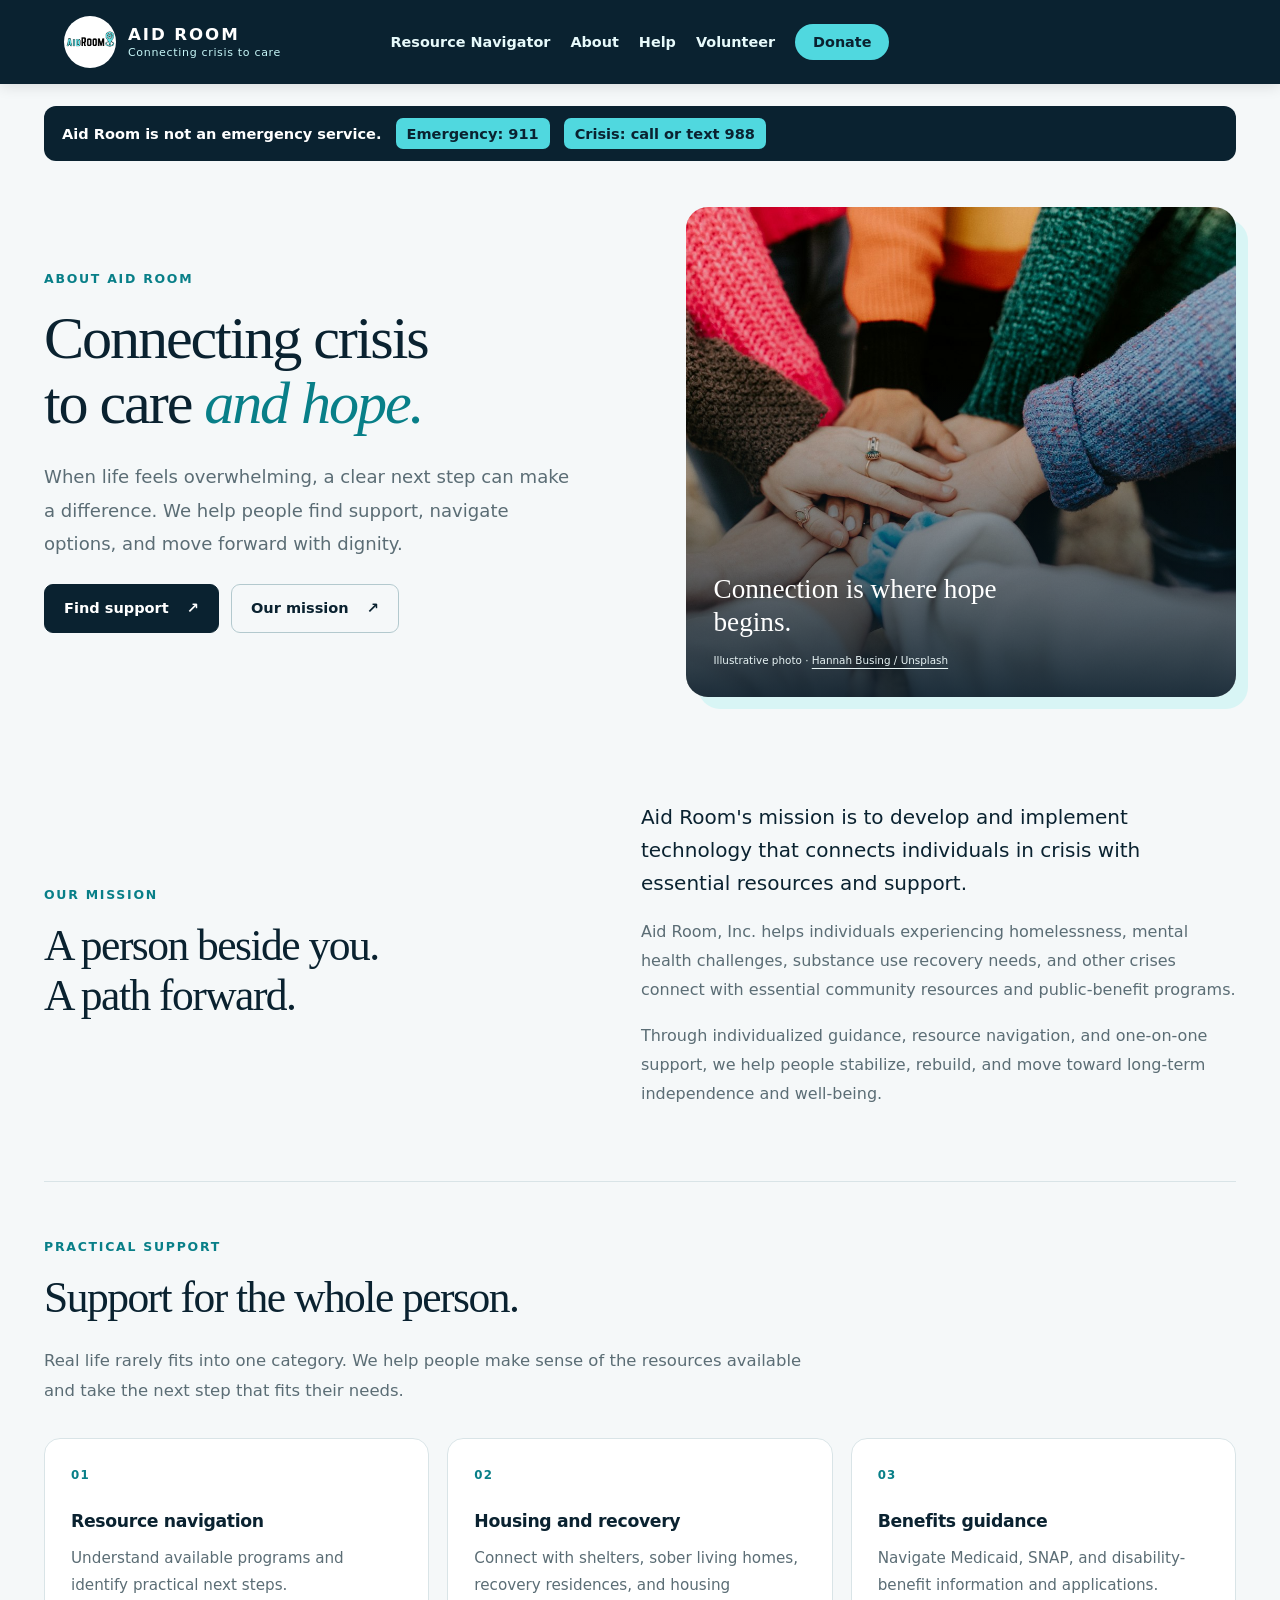
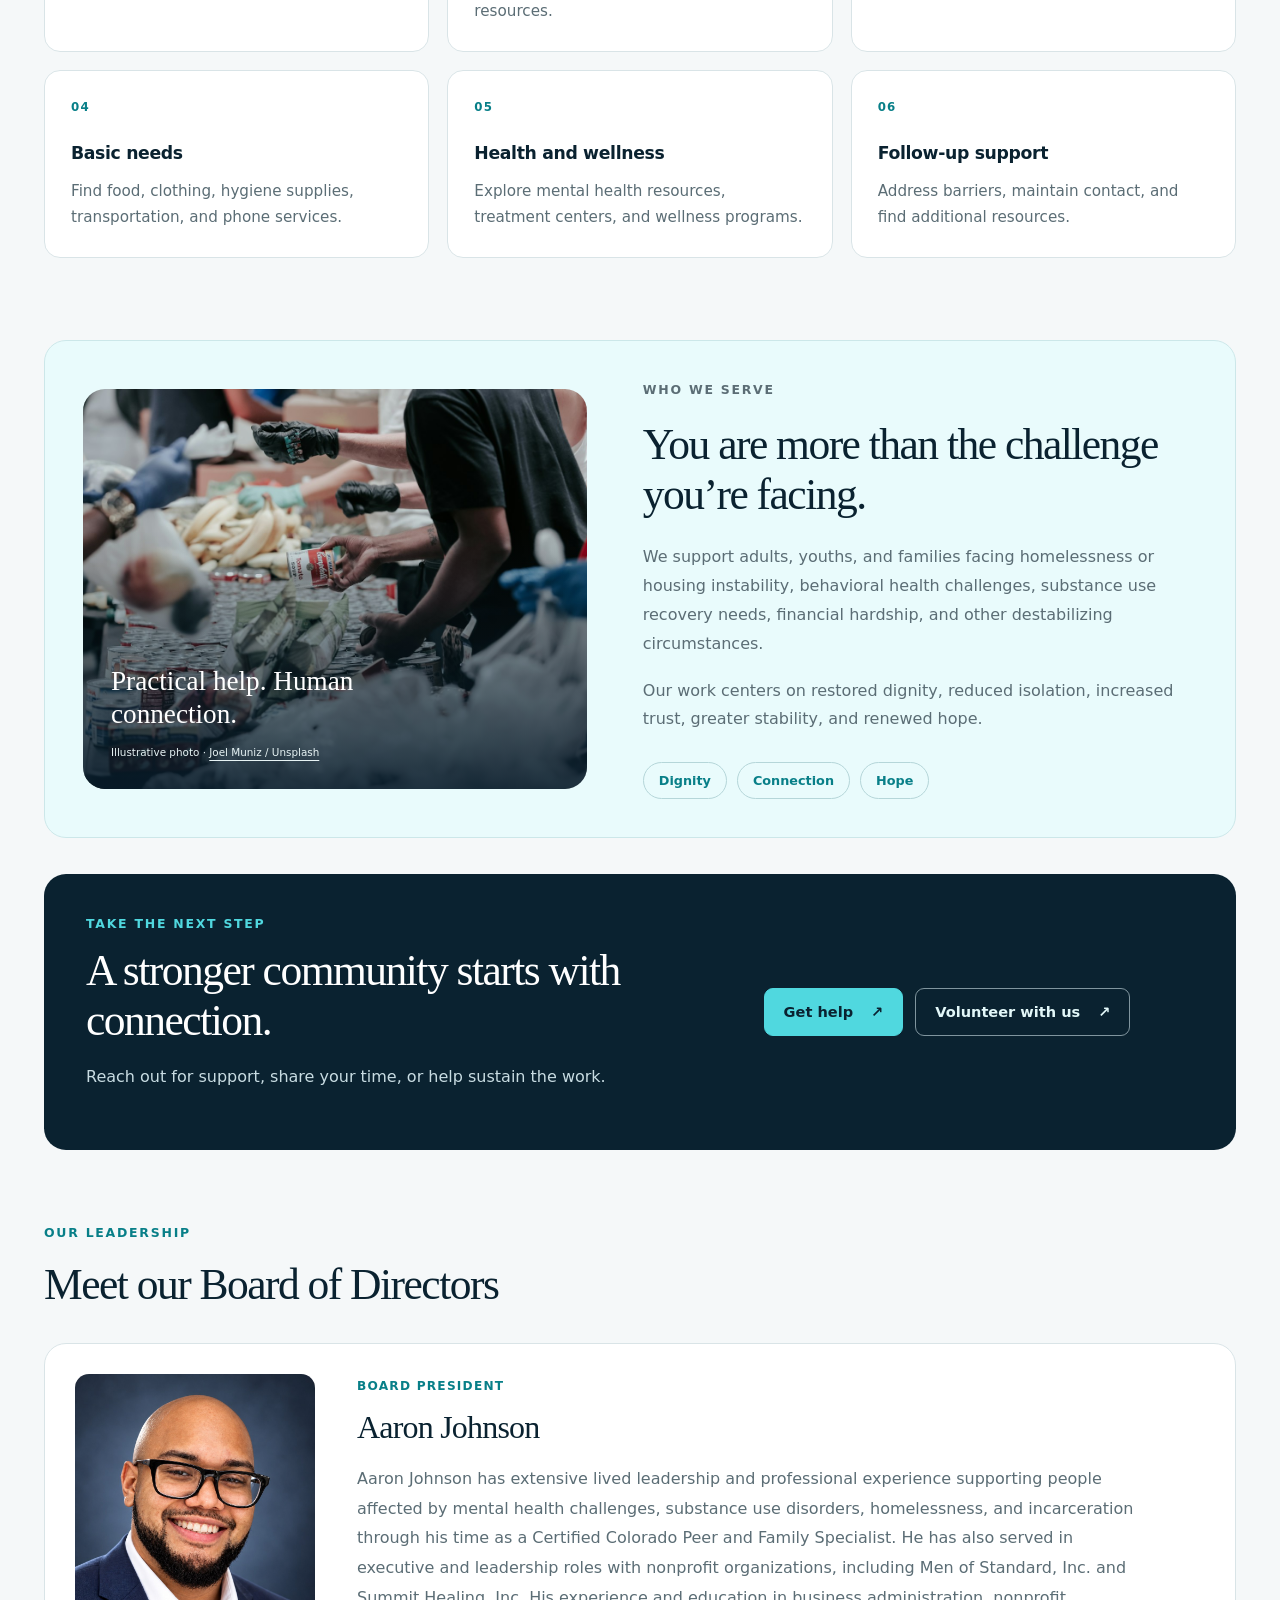
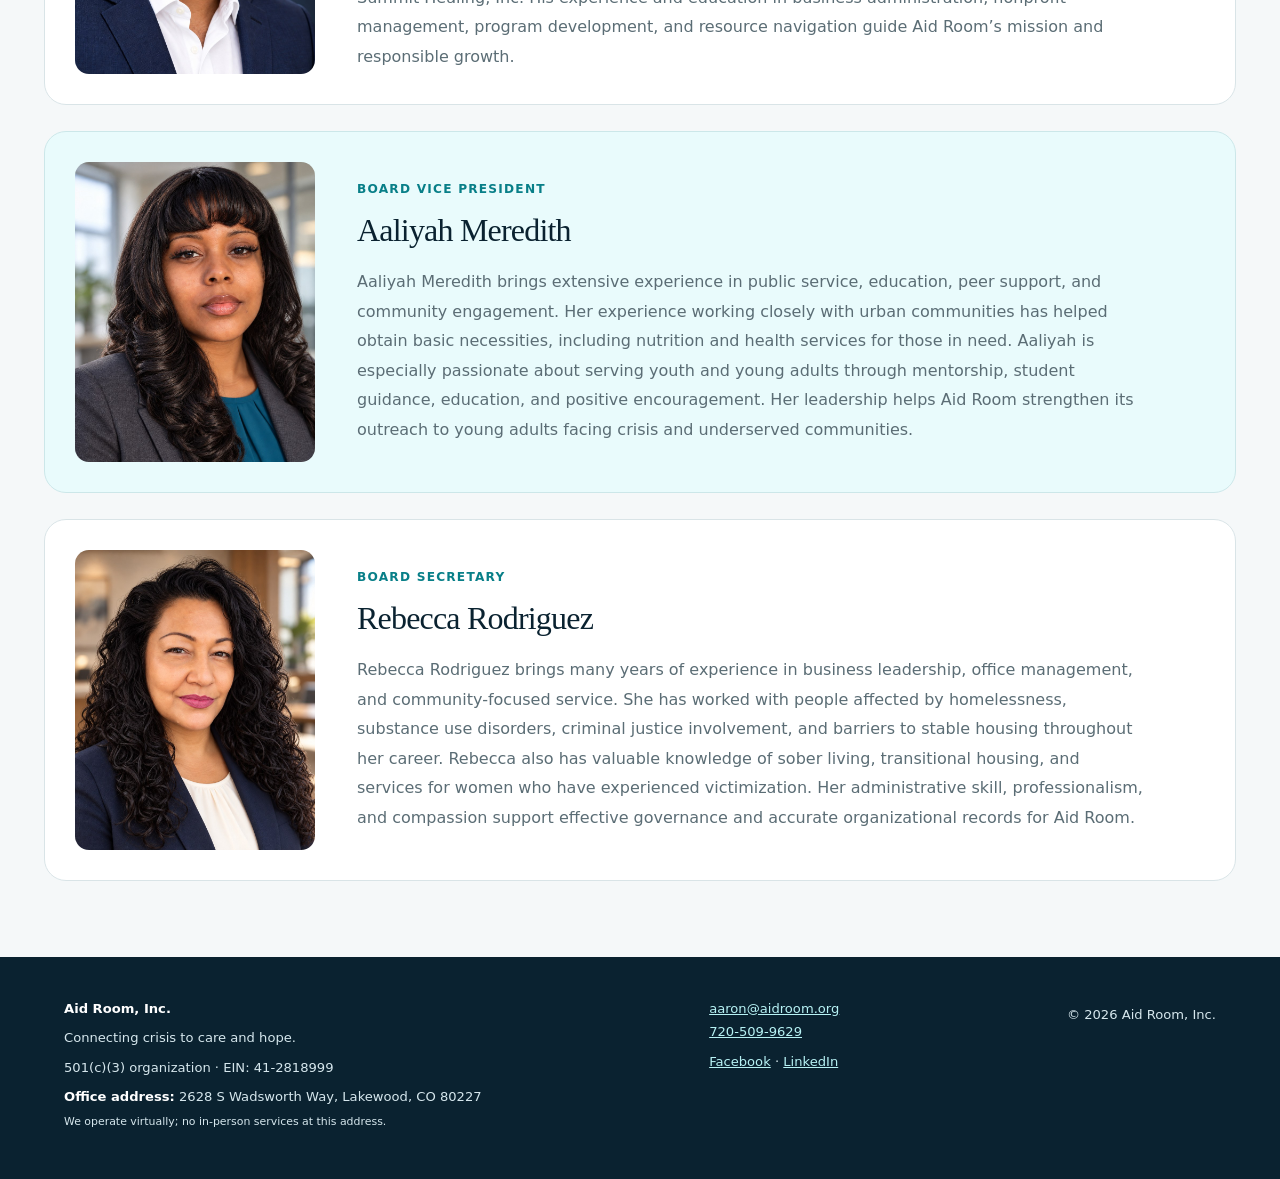
==== commit 08085a55: "Update footer contact email to aaron@aidroom.org" ====
--- a/about.html
+++ b/about.html
@@ -20,4 +20,4 @@
 <meta property="og:type" content="website"><meta property="og:site_name" content="Aid Room"><meta property="og:title" content="About Aid Room | Community Support &amp; Resource Navigation"><meta property="og:description" content="Learn how Aid Room connects people facing homelessness, recovery needs, and financial hardship with community resources, benefits guidance, and practical support."><meta property="og:url" content="https://aidroom.org/about.html"><meta property="og:image" content="https://aidroom.org/community-hands.jpg"><meta property="og:image:alt" content="Hands coming together in a gesture of community support"><meta name="twitter:card" content="summary_large_image">
 <link rel="stylesheet" href="styles.css"><link rel="stylesheet" href="site.css?v=20261010-help1"><link rel="stylesheet" href="mission.css?v=20261010-design1">
 <link rel="stylesheet" href="board.css?v=20261010-board1"><script type="application/ld+json">{"@context":"https://schema.org","@graph":[{"@type":"NGO","@id":"https://aidroom.org/#organization","name":"Aid Room, Inc.","url":"https://aidroom.org/","logo":"https://aidroom.org/logo.png","description":"Connecting crisis to care and hope through community resource navigation and individualized support.","email":"aidroominc@gmail.com","telephone":"+1-720-509-9629","taxID":"41-2818999","sameAs":["https://www.facebook.com/aidroom","https://www.linkedin.com/company/aid-room"]},{"@type":"AboutPage","@id":"https://aidroom.org/about.html#webpage","url":"https://aidroom.org/about.html","name":"About Aid Room | Community Support & Resource Navigation","description":"Learn how Aid Room connects people facing homelessness, recovery needs, and financial hardship with community resources, benefits guidance, and practical support.","inLanguage":"en-US","isPartOf":{"@id":"https://aidroom.org/#website"},"about":{"@id":"https://aidroom.org/#organization"}},{"@type":"WebSite","@id":"https://aidroom.org/#website","url":"https://aidroom.org/","name":"Aid Room","publisher":{"@id":"https://aidroom.org/#organization"}}]}</script><script src="mission.js?v=20261010-design1" defer></script><link rel="icon" href="/favicon.ico" sizes="any"><link rel="icon" type="image/png" sizes="192x192" href="/favicon.png"><link rel="apple-touch-icon" sizes="180x180" href="/apple-touch-icon.png"></head>
-<body class="mission-page"><a class="skip" href="#content">Skip to content</a><header class="topbar"><a class="brand" href="index.html" aria-label="Aid Room home"><img class="site-logo" src="logo.png" alt="" width="52" height="52"><span><strong>AID ROOM</strong><small>Connecting crisis to care</small></span></a><nav class="site-nav" aria-label="Main navigation"><a href="index.html">Resource Navigator</a><a href="about.html">About</a><a href="help.html">Help</a><a href="volunteer.html">Volunteer</a><a href="donate.html">Donate</a></nav></header><main id="content"><aside class="emergency"><strong>Aid Room is not an emergency service.</strong><a href="tel:911">Emergency: 911</a><a href="tel:988">Crisis: call or text 988</a></aside><section class="mission-hero"><div class="hero-copy"><p class="eyebrow">About Aid Room</p><h1>Connecting crisis<br>to care <em>and hope.</em></h1><p class="hero-intro">When life feels overwhelming, a clear next step can make a difference. We help people find support, navigate options, and move forward with dignity.</p><div class="mission-actions"><a class="action" href="help.html">Find support<span aria-hidden="true">↗</span></a><a class="action action-outline" href="#our-mission">Our mission<span aria-hidden="true">↗</span></a></div></div><figure class="mission-image hero-image"><img src="community-hands.jpg" alt="Hands coming together in a gesture of community support" width="1400" height="933" fetchpriority="high" decoding="async"><figcaption><span>Connection is where hope begins.</span><small>Illustrative photo · <a href="https://unsplash.com/photos/group-stacking-hands-in-colorful-sweaters-Zyx1bK9mqmA" target="_blank" rel="noopener">Hannah Busing / Unsplash</a></small></figcaption></figure></section><section id="our-mission" class="mission-section mission-split" data-reveal><div class="section-heading"><p class="eyebrow">Our mission</p><h2>A person beside you.<br>A path forward.</h2></div><div class="mission-prose"><p class="lead">Aid Room's mission is to develop and implement technology that connects individuals in crisis with essential resources and support.</p><p>Aid Room, Inc. helps individuals experiencing homelessness, mental health challenges, substance use recovery needs, and other crises connect with essential community resources and public-benefit programs.</p><p>Through individualized guidance, resource navigation, and one-on-one support, we help people stabilize, rebuild, and move toward long-term independence and well-being.</p></div></section><section class="mission-section " data-reveal><div class="section-heading"><p class="eyebrow">Practical support</p><h2>Support for the whole person.</h2></div><p class="section-intro">Real life rarely fits into one category. We help people make sense of the resources available and take the next step that fits their needs.</p><div class="mission-grid"><article class="mission-card"><span class="card-number" aria-hidden="true">01</span><h3>Resource navigation</h3><p>Understand available programs and identify practical next steps.</p></article><article class="mission-card"><span class="card-number" aria-hidden="true">02</span><h3>Housing and recovery</h3><p>Connect with shelters, sober living homes, recovery residences, and housing resources.</p></article><article class="mission-card"><span class="card-number" aria-hidden="true">03</span><h3>Benefits guidance</h3><p>Navigate Medicaid, SNAP, and disability-benefit information and applications.</p></article><article class="mission-card"><span class="card-number" aria-hidden="true">04</span><h3>Basic needs</h3><p>Find food, clothing, hygiene supplies, transportation, and phone services.</p></article><article class="mission-card"><span class="card-number" aria-hidden="true">05</span><h3>Health and wellness</h3><p>Explore mental health resources, treatment centers, and wellness programs.</p></article><article class="mission-card"><span class="card-number" aria-hidden="true">06</span><h3>Follow-up support</h3><p>Address barriers, maintain contact, and find additional resources.</p></article></div></section><section class="mission-section mission-split mission-soft" data-reveal><figure class="mission-image"><img src="community-food-support.jpg" alt="Volunteers sorting food and canned goods for community distribution" width="1400" height="933" loading="lazy" decoding="async"><figcaption><span>Practical help. Human connection.</span><small>Illustrative photo · <a href="https://unsplash.com/photos/volunteers-sorting-canned-food-donations-3k3l2brxmwQ" target="_blank" rel="noopener">Joel Muniz / Unsplash</a></small></figcaption></figure><div class="mission-prose"><p class="eyebrow">Who we serve</p><h2>You are more than the challenge you’re facing.</h2><p>We support adults, youths, and families facing homelessness or housing instability, behavioral health challenges, substance use recovery needs, financial hardship, and other destabilizing circumstances.</p><p>Our work centers on restored dignity, reduced isolation, increased trust, greater stability, and renewed hope.</p><div class="values-row"><span>Dignity</span><span>Connection</span><span>Hope</span></div></div></section><section class="mission-banner" data-reveal><div><p class="eyebrow">Take the next step</p><h2>A stronger community starts with connection.</h2><p>Reach out for support, share your time, or help sustain the work.</p></div><div class="mission-actions"><a class="action" href="help.html">Get help<span aria-hidden="true">↗</span></a><a class="action action-outline" href="volunteer.html">Volunteer with us<span aria-hidden="true">↗</span></a></div></section><section id="board-of-directors" class="mission-section board-section" aria-labelledby="board-heading"><div class="section-heading" data-reveal><p class="eyebrow">Our leadership</p><h2 id="board-heading">Meet our Board of Directors</h2></div><div class="board-members"><article class="board-member" aria-labelledby="board-member-0" data-reveal><div class="board-portrait"><img src="aaron_johnson_board_president.jpg" alt="Aaron Johnson, Board President" width="900" height="1125" loading="lazy" decoding="async"></div><div class="board-bio"><p class="board-role">Board President</p><h3 id="board-member-0">Aaron Johnson</h3><p>Aaron Johnson has extensive lived leadership and professional experience supporting people affected by mental health challenges, substance use disorders, homelessness, and incarceration through his time as a Certified Colorado Peer and Family Specialist. He has also served in executive and leadership roles with nonprofit organizations, including Men of Standard, Inc. and Summit Healing, Inc. His experience and education in business administration, nonprofit management, program development, and resource navigation guide Aid Room’s mission and responsible growth.</p></div></article><article class="board-member" aria-labelledby="board-member-1" data-reveal><div class="board-portrait"><img src="aaliyah_meredith_board_vice_president.jpg" alt="Aaliyah Meredith, Board Vice President" width="900" height="1125" loading="lazy" decoding="async"></div><div class="board-bio"><p class="board-role">Board Vice President</p><h3 id="board-member-1">Aaliyah Meredith</h3><p>Aaliyah Meredith brings extensive experience in public service, education, peer support, and community engagement. Her experience working closely with urban communities has helped obtain basic necessities, including nutrition and health services for those in need. Aaliyah is especially passionate about serving youth and young adults through mentorship, student guidance, education, and positive encouragement. Her leadership helps Aid Room strengthen its outreach to young adults facing crisis and underserved communities.</p></div></article><article class="board-member" aria-labelledby="board-member-2" data-reveal><div class="board-portrait"><img src="rebecca_rodriguez_board_secretary.jpg" alt="Rebecca Rodriguez, Board Secretary" width="900" height="1125" loading="lazy" decoding="async"></div><div class="board-bio"><p class="board-role">Board Secretary</p><h3 id="board-member-2">Rebecca Rodriguez</h3><p>Rebecca Rodriguez brings many years of experience in business leadership, office management, and community-focused service. She has worked with people affected by homelessness, substance use disorders, criminal justice involvement, and barriers to stable housing throughout her career. Rebecca also has valuable knowledge of sober living, transitional housing, and services for women who have experienced victimization. Her administrative skill, professionalism, and compassion support effective governance and accurate organizational records for Aid Room.</p></div></article></div></section></main><footer class="site-footer"><div><strong>Aid Room, Inc.</strong><p>Connecting crisis to care and hope.</p><p>501(c)(3) organization · EIN: 41-2818999</p><!-- Temporary office address for organization verification; remove this paragraph when requested. --><p data-temporary-office-address><strong>Office address:</strong> 2628 S Wadsworth Way, Lakewood, CO 80227<br><small>We operate virtually; no in-person services at this address.</small></p></div><div><a href="mailto:aidroominc@gmail.com">aidroominc@gmail.com</a><br><a href="tel:7205099629">720-509-9629</a><p><a href="https://www.facebook.com/aidroom" target="_blank" rel="noopener">Facebook</a> · <a href="https://www.linkedin.com/company/aid-room" target="_blank" rel="noopener">LinkedIn</a></p></div><div><p>© 2026 Aid Room, Inc.</p></div></footer></body></html>+<body class="mission-page"><a class="skip" href="#content">Skip to content</a><header class="topbar"><a class="brand" href="index.html" aria-label="Aid Room home"><img class="site-logo" src="logo.png" alt="" width="52" height="52"><span><strong>AID ROOM</strong><small>Connecting crisis to care</small></span></a><nav class="site-nav" aria-label="Main navigation"><a href="index.html">Resource Navigator</a><a href="about.html">About</a><a href="help.html">Help</a><a href="volunteer.html">Volunteer</a><a href="donate.html">Donate</a></nav></header><main id="content"><aside class="emergency"><strong>Aid Room is not an emergency service.</strong><a href="tel:911">Emergency: 911</a><a href="tel:988">Crisis: call or text 988</a></aside><section class="mission-hero"><div class="hero-copy"><p class="eyebrow">About Aid Room</p><h1>Connecting crisis<br>to care <em>and hope.</em></h1><p class="hero-intro">When life feels overwhelming, a clear next step can make a difference. We help people find support, navigate options, and move forward with dignity.</p><div class="mission-actions"><a class="action" href="help.html">Find support<span aria-hidden="true">↗</span></a><a class="action action-outline" href="#our-mission">Our mission<span aria-hidden="true">↗</span></a></div></div><figure class="mission-image hero-image"><img src="community-hands.jpg" alt="Hands coming together in a gesture of community support" width="1400" height="933" fetchpriority="high" decoding="async"><figcaption><span>Connection is where hope begins.</span><small>Illustrative photo · <a href="https://unsplash.com/photos/group-stacking-hands-in-colorful-sweaters-Zyx1bK9mqmA" target="_blank" rel="noopener">Hannah Busing / Unsplash</a></small></figcaption></figure></section><section id="our-mission" class="mission-section mission-split" data-reveal><div class="section-heading"><p class="eyebrow">Our mission</p><h2>A person beside you.<br>A path forward.</h2></div><div class="mission-prose"><p class="lead">Aid Room's mission is to develop and implement technology that connects individuals in crisis with essential resources and support.</p><p>Aid Room, Inc. helps individuals experiencing homelessness, mental health challenges, substance use recovery needs, and other crises connect with essential community resources and public-benefit programs.</p><p>Through individualized guidance, resource navigation, and one-on-one support, we help people stabilize, rebuild, and move toward long-term independence and well-being.</p></div></section><section class="mission-section " data-reveal><div class="section-heading"><p class="eyebrow">Practical support</p><h2>Support for the whole person.</h2></div><p class="section-intro">Real life rarely fits into one category. We help people make sense of the resources available and take the next step that fits their needs.</p><div class="mission-grid"><article class="mission-card"><span class="card-number" aria-hidden="true">01</span><h3>Resource navigation</h3><p>Understand available programs and identify practical next steps.</p></article><article class="mission-card"><span class="card-number" aria-hidden="true">02</span><h3>Housing and recovery</h3><p>Connect with shelters, sober living homes, recovery residences, and housing resources.</p></article><article class="mission-card"><span class="card-number" aria-hidden="true">03</span><h3>Benefits guidance</h3><p>Navigate Medicaid, SNAP, and disability-benefit information and applications.</p></article><article class="mission-card"><span class="card-number" aria-hidden="true">04</span><h3>Basic needs</h3><p>Find food, clothing, hygiene supplies, transportation, and phone services.</p></article><article class="mission-card"><span class="card-number" aria-hidden="true">05</span><h3>Health and wellness</h3><p>Explore mental health resources, treatment centers, and wellness programs.</p></article><article class="mission-card"><span class="card-number" aria-hidden="true">06</span><h3>Follow-up support</h3><p>Address barriers, maintain contact, and find additional resources.</p></article></div></section><section class="mission-section mission-split mission-soft" data-reveal><figure class="mission-image"><img src="community-food-support.jpg" alt="Volunteers sorting food and canned goods for community distribution" width="1400" height="933" loading="lazy" decoding="async"><figcaption><span>Practical help. Human connection.</span><small>Illustrative photo · <a href="https://unsplash.com/photos/volunteers-sorting-canned-food-donations-3k3l2brxmwQ" target="_blank" rel="noopener">Joel Muniz / Unsplash</a></small></figcaption></figure><div class="mission-prose"><p class="eyebrow">Who we serve</p><h2>You are more than the challenge you’re facing.</h2><p>We support adults, youths, and families facing homelessness or housing instability, behavioral health challenges, substance use recovery needs, financial hardship, and other destabilizing circumstances.</p><p>Our work centers on restored dignity, reduced isolation, increased trust, greater stability, and renewed hope.</p><div class="values-row"><span>Dignity</span><span>Connection</span><span>Hope</span></div></div></section><section class="mission-banner" data-reveal><div><p class="eyebrow">Take the next step</p><h2>A stronger community starts with connection.</h2><p>Reach out for support, share your time, or help sustain the work.</p></div><div class="mission-actions"><a class="action" href="help.html">Get help<span aria-hidden="true">↗</span></a><a class="action action-outline" href="volunteer.html">Volunteer with us<span aria-hidden="true">↗</span></a></div></section><section id="board-of-directors" class="mission-section board-section" aria-labelledby="board-heading"><div class="section-heading" data-reveal><p class="eyebrow">Our leadership</p><h2 id="board-heading">Meet our Board of Directors</h2></div><div class="board-members"><article class="board-member" aria-labelledby="board-member-0" data-reveal><div class="board-portrait"><img src="aaron_johnson_board_president.jpg" alt="Aaron Johnson, Board President" width="900" height="1125" loading="lazy" decoding="async"></div><div class="board-bio"><p class="board-role">Board President</p><h3 id="board-member-0">Aaron Johnson</h3><p>Aaron Johnson has extensive lived leadership and professional experience supporting people affected by mental health challenges, substance use disorders, homelessness, and incarceration through his time as a Certified Colorado Peer and Family Specialist. He has also served in executive and leadership roles with nonprofit organizations, including Men of Standard, Inc. and Summit Healing, Inc. His experience and education in business administration, nonprofit management, program development, and resource navigation guide Aid Room’s mission and responsible growth.</p></div></article><article class="board-member" aria-labelledby="board-member-1" data-reveal><div class="board-portrait"><img src="aaliyah_meredith_board_vice_president.jpg" alt="Aaliyah Meredith, Board Vice President" width="900" height="1125" loading="lazy" decoding="async"></div><div class="board-bio"><p class="board-role">Board Vice President</p><h3 id="board-member-1">Aaliyah Meredith</h3><p>Aaliyah Meredith brings extensive experience in public service, education, peer support, and community engagement. Her experience working closely with urban communities has helped obtain basic necessities, including nutrition and health services for those in need. Aaliyah is especially passionate about serving youth and young adults through mentorship, student guidance, education, and positive encouragement. Her leadership helps Aid Room strengthen its outreach to young adults facing crisis and underserved communities.</p></div></article><article class="board-member" aria-labelledby="board-member-2" data-reveal><div class="board-portrait"><img src="rebecca_rodriguez_board_secretary.jpg" alt="Rebecca Rodriguez, Board Secretary" width="900" height="1125" loading="lazy" decoding="async"></div><div class="board-bio"><p class="board-role">Board Secretary</p><h3 id="board-member-2">Rebecca Rodriguez</h3><p>Rebecca Rodriguez brings many years of experience in business leadership, office management, and community-focused service. She has worked with people affected by homelessness, substance use disorders, criminal justice involvement, and barriers to stable housing throughout her career. Rebecca also has valuable knowledge of sober living, transitional housing, and services for women who have experienced victimization. Her administrative skill, professionalism, and compassion support effective governance and accurate organizational records for Aid Room.</p></div></article></div></section></main><footer class="site-footer"><div><strong>Aid Room, Inc.</strong><p>Connecting crisis to care and hope.</p><p>501(c)(3) organization · EIN: 41-2818999</p><!-- Temporary office address for organization verification; remove this paragraph when requested. --><p data-temporary-office-address><strong>Office address:</strong> 2628 S Wadsworth Way, Lakewood, CO 80227<br><small>We operate virtually; no in-person services at this address.</small></p></div><div><a href="mailto:aaron@aidroom.org">aaron@aidroom.org</a><br><a href="tel:7205099629">720-509-9629</a><p><a href="https://www.facebook.com/aidroom" target="_blank" rel="noopener">Facebook</a> · <a href="https://www.linkedin.com/company/aid-room" target="_blank" rel="noopener">LinkedIn</a></p></div><div><p>© 2026 Aid Room, Inc.</p></div></footer></body></html>
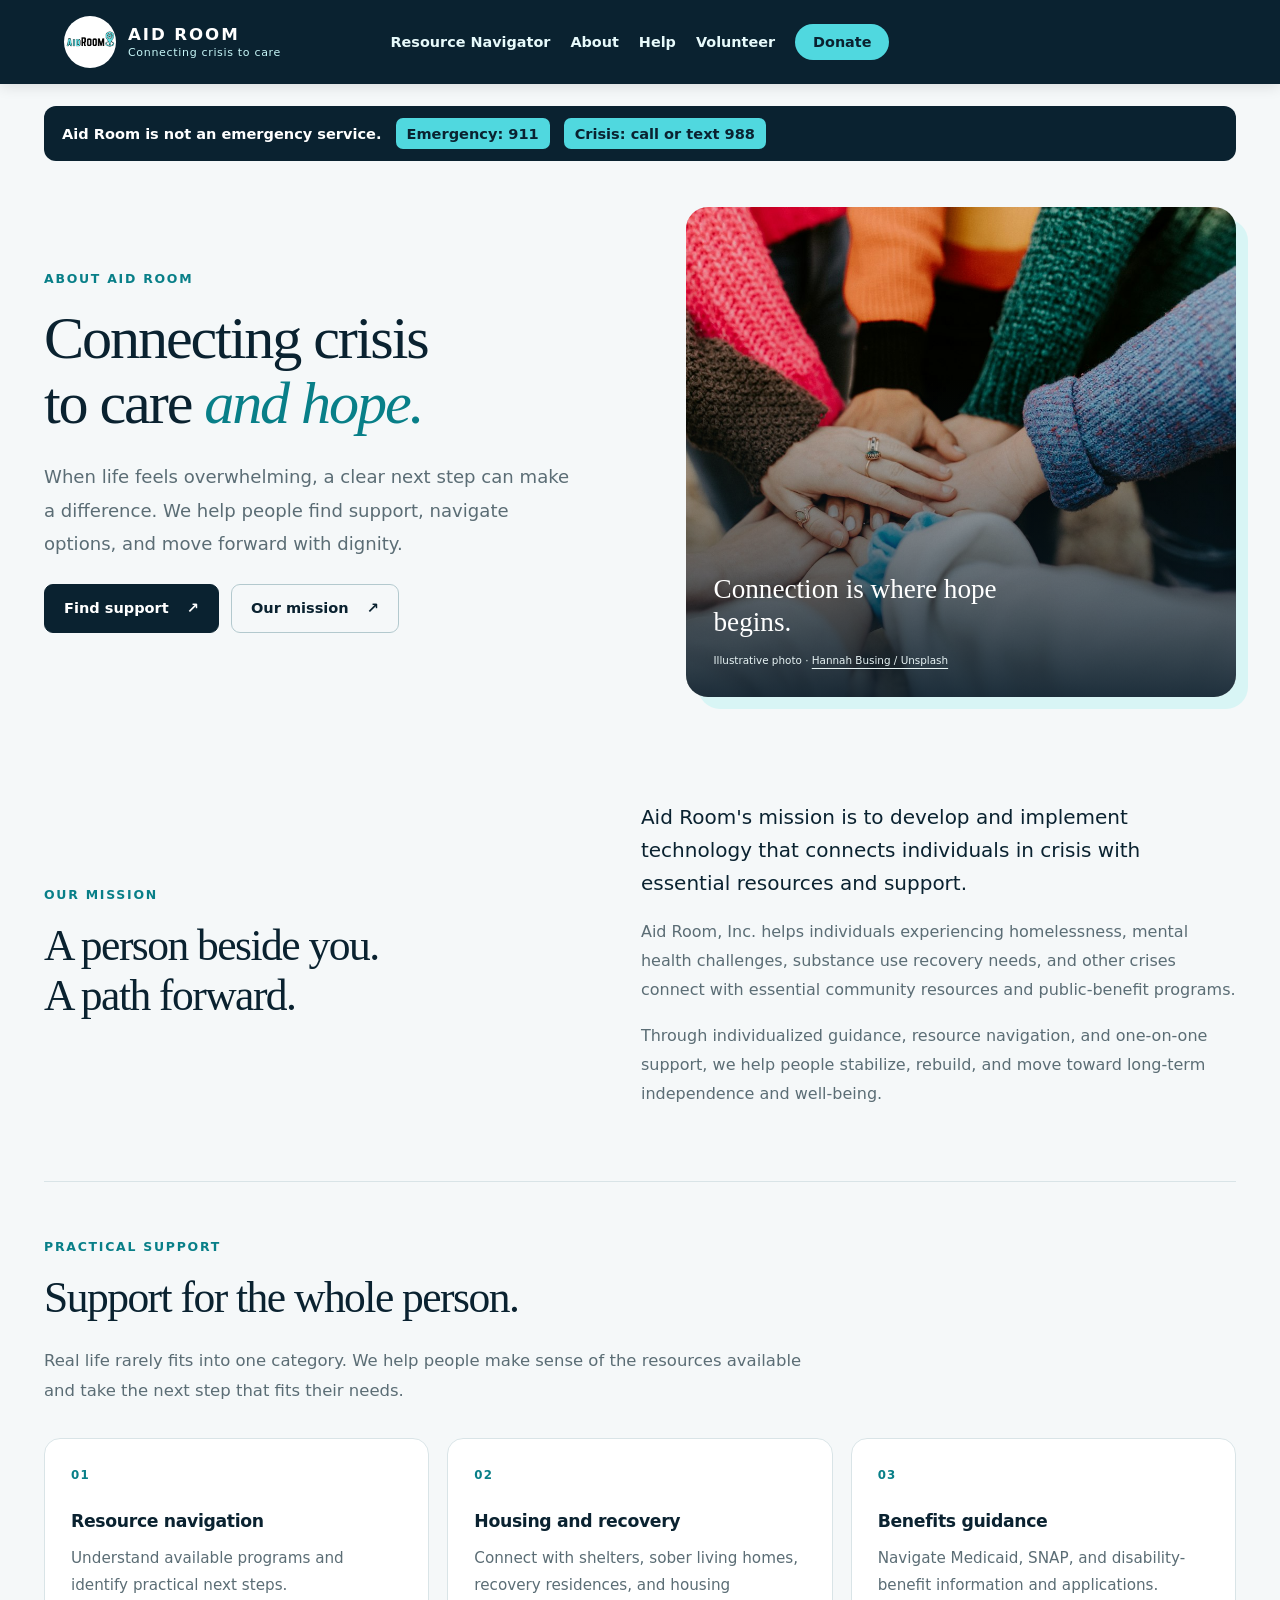
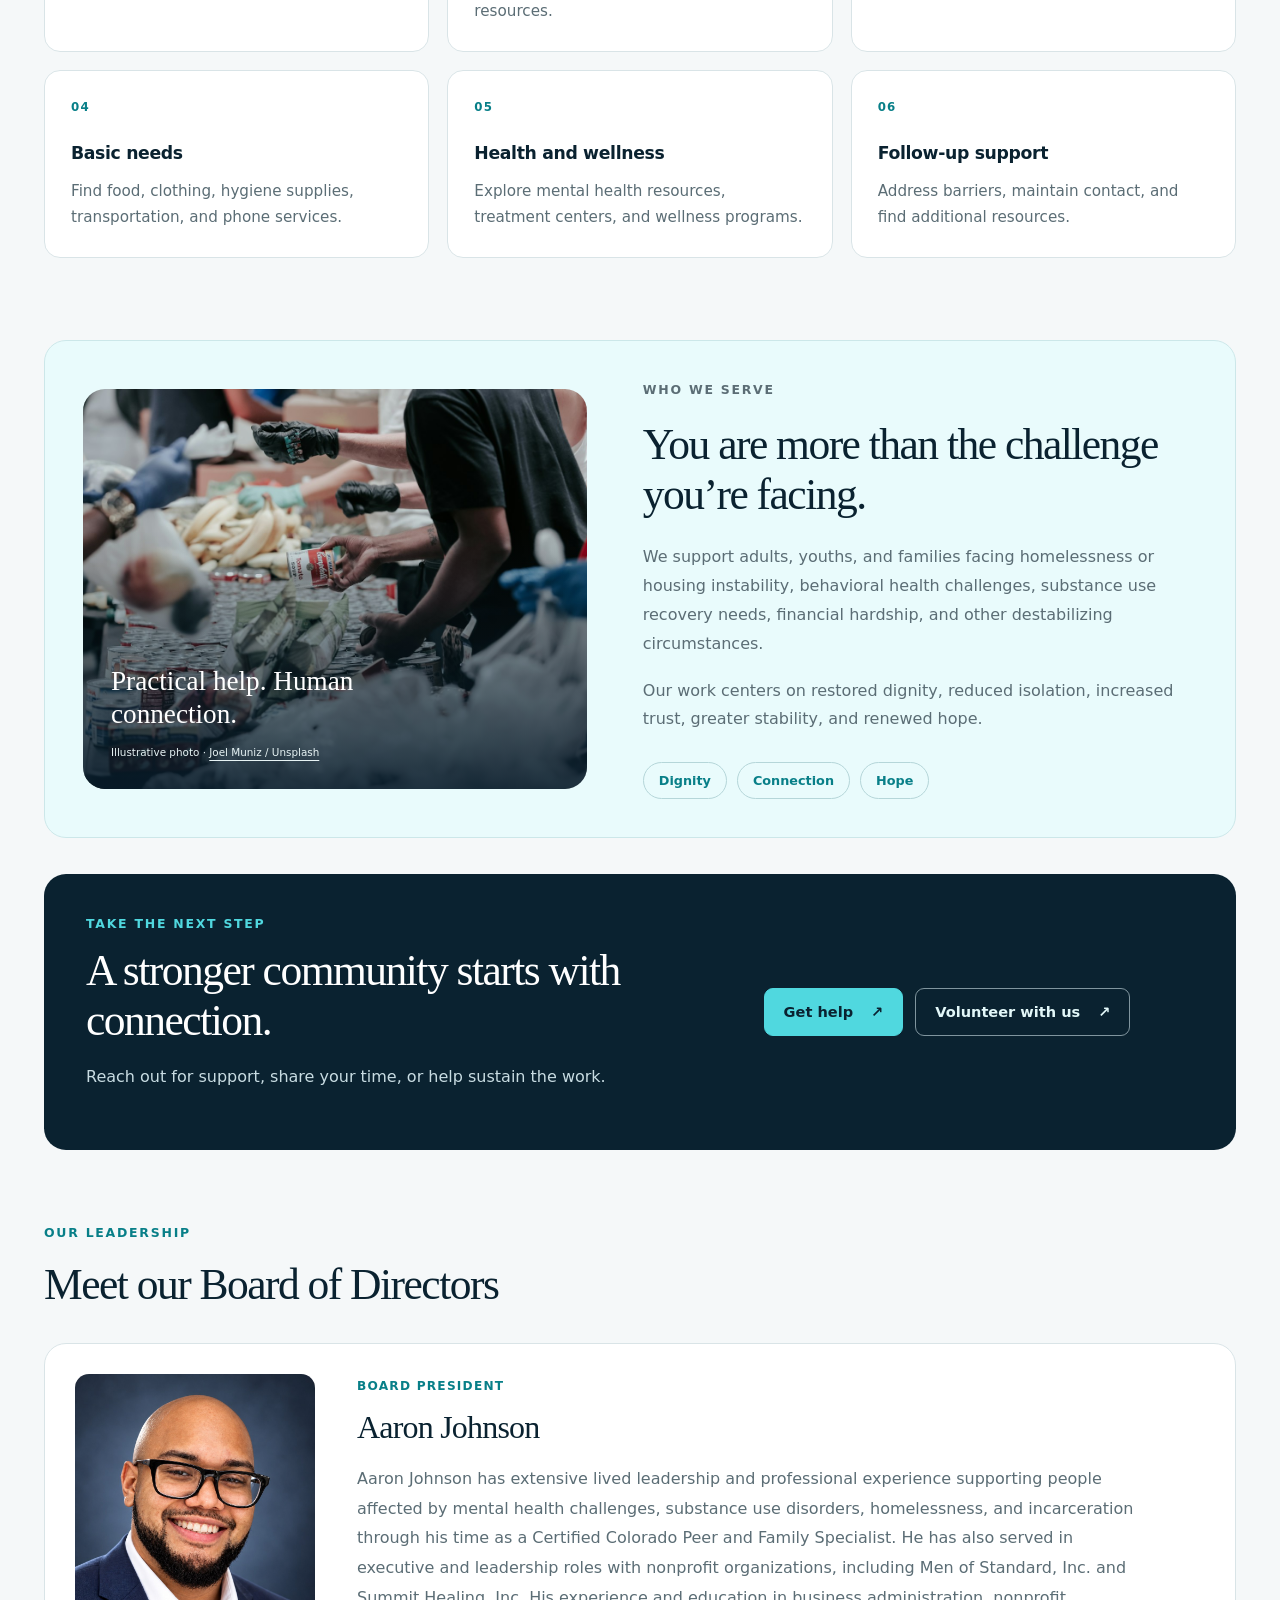
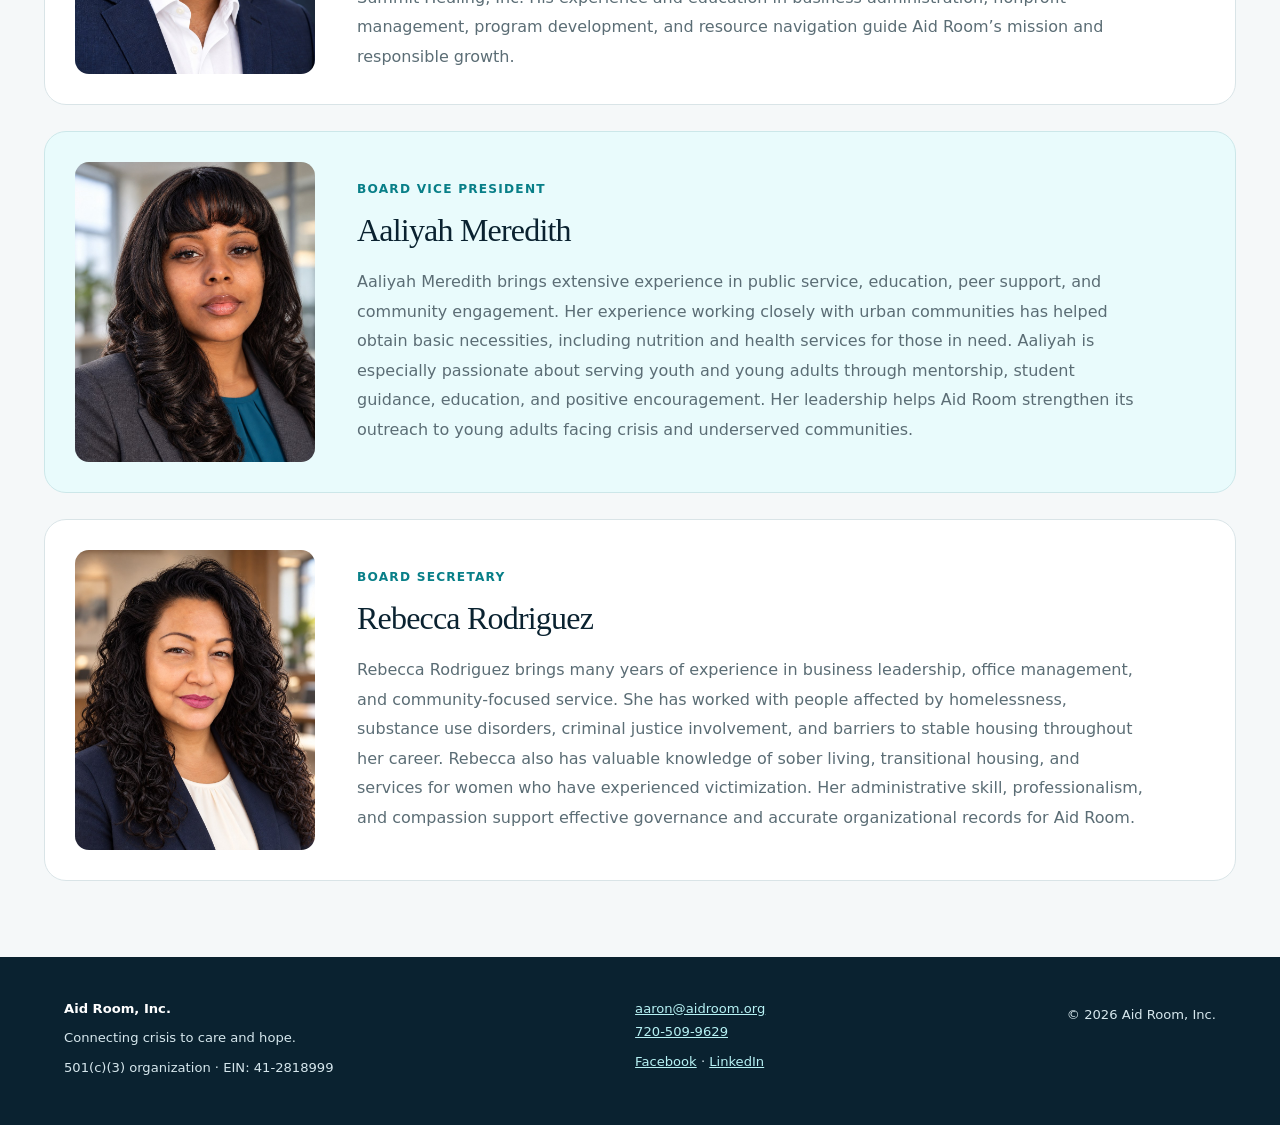
==== commit fa9b2816: "Remove temporary office address from site footers" ====
--- a/about.html
+++ b/about.html
@@ -20,4 +20,4 @@
 <meta property="og:type" content="website"><meta property="og:site_name" content="Aid Room"><meta property="og:title" content="About Aid Room | Community Support &amp; Resource Navigation"><meta property="og:description" content="Learn how Aid Room connects people facing homelessness, recovery needs, and financial hardship with community resources, benefits guidance, and practical support."><meta property="og:url" content="https://aidroom.org/about.html"><meta property="og:image" content="https://aidroom.org/community-hands.jpg"><meta property="og:image:alt" content="Hands coming together in a gesture of community support"><meta name="twitter:card" content="summary_large_image">
 <link rel="stylesheet" href="styles.css"><link rel="stylesheet" href="site.css?v=20261010-help1"><link rel="stylesheet" href="mission.css?v=20261010-design1">
 <link rel="stylesheet" href="board.css?v=20261010-board1"><script type="application/ld+json">{"@context":"https://schema.org","@graph":[{"@type":"NGO","@id":"https://aidroom.org/#organization","name":"Aid Room, Inc.","url":"https://aidroom.org/","logo":"https://aidroom.org/logo.png","description":"Connecting crisis to care and hope through community resource navigation and individualized support.","email":"aidroominc@gmail.com","telephone":"+1-720-509-9629","taxID":"41-2818999","sameAs":["https://www.facebook.com/aidroom","https://www.linkedin.com/company/aid-room"]},{"@type":"AboutPage","@id":"https://aidroom.org/about.html#webpage","url":"https://aidroom.org/about.html","name":"About Aid Room | Community Support & Resource Navigation","description":"Learn how Aid Room connects people facing homelessness, recovery needs, and financial hardship with community resources, benefits guidance, and practical support.","inLanguage":"en-US","isPartOf":{"@id":"https://aidroom.org/#website"},"about":{"@id":"https://aidroom.org/#organization"}},{"@type":"WebSite","@id":"https://aidroom.org/#website","url":"https://aidroom.org/","name":"Aid Room","publisher":{"@id":"https://aidroom.org/#organization"}}]}</script><script src="mission.js?v=20261010-design1" defer></script><link rel="icon" href="/favicon.ico" sizes="any"><link rel="icon" type="image/png" sizes="192x192" href="/favicon.png"><link rel="apple-touch-icon" sizes="180x180" href="/apple-touch-icon.png"></head>
-<body class="mission-page"><a class="skip" href="#content">Skip to content</a><header class="topbar"><a class="brand" href="index.html" aria-label="Aid Room home"><img class="site-logo" src="logo.png" alt="" width="52" height="52"><span><strong>AID ROOM</strong><small>Connecting crisis to care</small></span></a><nav class="site-nav" aria-label="Main navigation"><a href="index.html">Resource Navigator</a><a href="about.html">About</a><a href="help.html">Help</a><a href="volunteer.html">Volunteer</a><a href="donate.html">Donate</a></nav></header><main id="content"><aside class="emergency"><strong>Aid Room is not an emergency service.</strong><a href="tel:911">Emergency: 911</a><a href="tel:988">Crisis: call or text 988</a></aside><section class="mission-hero"><div class="hero-copy"><p class="eyebrow">About Aid Room</p><h1>Connecting crisis<br>to care <em>and hope.</em></h1><p class="hero-intro">When life feels overwhelming, a clear next step can make a difference. We help people find support, navigate options, and move forward with dignity.</p><div class="mission-actions"><a class="action" href="help.html">Find support<span aria-hidden="true">↗</span></a><a class="action action-outline" href="#our-mission">Our mission<span aria-hidden="true">↗</span></a></div></div><figure class="mission-image hero-image"><img src="community-hands.jpg" alt="Hands coming together in a gesture of community support" width="1400" height="933" fetchpriority="high" decoding="async"><figcaption><span>Connection is where hope begins.</span><small>Illustrative photo · <a href="https://unsplash.com/photos/group-stacking-hands-in-colorful-sweaters-Zyx1bK9mqmA" target="_blank" rel="noopener">Hannah Busing / Unsplash</a></small></figcaption></figure></section><section id="our-mission" class="mission-section mission-split" data-reveal><div class="section-heading"><p class="eyebrow">Our mission</p><h2>A person beside you.<br>A path forward.</h2></div><div class="mission-prose"><p class="lead">Aid Room's mission is to develop and implement technology that connects individuals in crisis with essential resources and support.</p><p>Aid Room, Inc. helps individuals experiencing homelessness, mental health challenges, substance use recovery needs, and other crises connect with essential community resources and public-benefit programs.</p><p>Through individualized guidance, resource navigation, and one-on-one support, we help people stabilize, rebuild, and move toward long-term independence and well-being.</p></div></section><section class="mission-section " data-reveal><div class="section-heading"><p class="eyebrow">Practical support</p><h2>Support for the whole person.</h2></div><p class="section-intro">Real life rarely fits into one category. We help people make sense of the resources available and take the next step that fits their needs.</p><div class="mission-grid"><article class="mission-card"><span class="card-number" aria-hidden="true">01</span><h3>Resource navigation</h3><p>Understand available programs and identify practical next steps.</p></article><article class="mission-card"><span class="card-number" aria-hidden="true">02</span><h3>Housing and recovery</h3><p>Connect with shelters, sober living homes, recovery residences, and housing resources.</p></article><article class="mission-card"><span class="card-number" aria-hidden="true">03</span><h3>Benefits guidance</h3><p>Navigate Medicaid, SNAP, and disability-benefit information and applications.</p></article><article class="mission-card"><span class="card-number" aria-hidden="true">04</span><h3>Basic needs</h3><p>Find food, clothing, hygiene supplies, transportation, and phone services.</p></article><article class="mission-card"><span class="card-number" aria-hidden="true">05</span><h3>Health and wellness</h3><p>Explore mental health resources, treatment centers, and wellness programs.</p></article><article class="mission-card"><span class="card-number" aria-hidden="true">06</span><h3>Follow-up support</h3><p>Address barriers, maintain contact, and find additional resources.</p></article></div></section><section class="mission-section mission-split mission-soft" data-reveal><figure class="mission-image"><img src="community-food-support.jpg" alt="Volunteers sorting food and canned goods for community distribution" width="1400" height="933" loading="lazy" decoding="async"><figcaption><span>Practical help. Human connection.</span><small>Illustrative photo · <a href="https://unsplash.com/photos/volunteers-sorting-canned-food-donations-3k3l2brxmwQ" target="_blank" rel="noopener">Joel Muniz / Unsplash</a></small></figcaption></figure><div class="mission-prose"><p class="eyebrow">Who we serve</p><h2>You are more than the challenge you’re facing.</h2><p>We support adults, youths, and families facing homelessness or housing instability, behavioral health challenges, substance use recovery needs, financial hardship, and other destabilizing circumstances.</p><p>Our work centers on restored dignity, reduced isolation, increased trust, greater stability, and renewed hope.</p><div class="values-row"><span>Dignity</span><span>Connection</span><span>Hope</span></div></div></section><section class="mission-banner" data-reveal><div><p class="eyebrow">Take the next step</p><h2>A stronger community starts with connection.</h2><p>Reach out for support, share your time, or help sustain the work.</p></div><div class="mission-actions"><a class="action" href="help.html">Get help<span aria-hidden="true">↗</span></a><a class="action action-outline" href="volunteer.html">Volunteer with us<span aria-hidden="true">↗</span></a></div></section><section id="board-of-directors" class="mission-section board-section" aria-labelledby="board-heading"><div class="section-heading" data-reveal><p class="eyebrow">Our leadership</p><h2 id="board-heading">Meet our Board of Directors</h2></div><div class="board-members"><article class="board-member" aria-labelledby="board-member-0" data-reveal><div class="board-portrait"><img src="aaron_johnson_board_president.jpg" alt="Aaron Johnson, Board President" width="900" height="1125" loading="lazy" decoding="async"></div><div class="board-bio"><p class="board-role">Board President</p><h3 id="board-member-0">Aaron Johnson</h3><p>Aaron Johnson has extensive lived leadership and professional experience supporting people affected by mental health challenges, substance use disorders, homelessness, and incarceration through his time as a Certified Colorado Peer and Family Specialist. He has also served in executive and leadership roles with nonprofit organizations, including Men of Standard, Inc. and Summit Healing, Inc. His experience and education in business administration, nonprofit management, program development, and resource navigation guide Aid Room’s mission and responsible growth.</p></div></article><article class="board-member" aria-labelledby="board-member-1" data-reveal><div class="board-portrait"><img src="aaliyah_meredith_board_vice_president.jpg" alt="Aaliyah Meredith, Board Vice President" width="900" height="1125" loading="lazy" decoding="async"></div><div class="board-bio"><p class="board-role">Board Vice President</p><h3 id="board-member-1">Aaliyah Meredith</h3><p>Aaliyah Meredith brings extensive experience in public service, education, peer support, and community engagement. Her experience working closely with urban communities has helped obtain basic necessities, including nutrition and health services for those in need. Aaliyah is especially passionate about serving youth and young adults through mentorship, student guidance, education, and positive encouragement. Her leadership helps Aid Room strengthen its outreach to young adults facing crisis and underserved communities.</p></div></article><article class="board-member" aria-labelledby="board-member-2" data-reveal><div class="board-portrait"><img src="rebecca_rodriguez_board_secretary.jpg" alt="Rebecca Rodriguez, Board Secretary" width="900" height="1125" loading="lazy" decoding="async"></div><div class="board-bio"><p class="board-role">Board Secretary</p><h3 id="board-member-2">Rebecca Rodriguez</h3><p>Rebecca Rodriguez brings many years of experience in business leadership, office management, and community-focused service. She has worked with people affected by homelessness, substance use disorders, criminal justice involvement, and barriers to stable housing throughout her career. Rebecca also has valuable knowledge of sober living, transitional housing, and services for women who have experienced victimization. Her administrative skill, professionalism, and compassion support effective governance and accurate organizational records for Aid Room.</p></div></article></div></section></main><footer class="site-footer"><div><strong>Aid Room, Inc.</strong><p>Connecting crisis to care and hope.</p><p>501(c)(3) organization · EIN: 41-2818999</p><!-- Temporary office address for organization verification; remove this paragraph when requested. --><p data-temporary-office-address><strong>Office address:</strong> 2628 S Wadsworth Way, Lakewood, CO 80227<br><small>We operate virtually; no in-person services at this address.</small></p></div><div><a href="mailto:aaron@aidroom.org">aaron@aidroom.org</a><br><a href="tel:7205099629">720-509-9629</a><p><a href="https://www.facebook.com/aidroom" target="_blank" rel="noopener">Facebook</a> · <a href="https://www.linkedin.com/company/aid-room" target="_blank" rel="noopener">LinkedIn</a></p></div><div><p>© 2026 Aid Room, Inc.</p></div></footer></body></html>+<body class="mission-page"><a class="skip" href="#content">Skip to content</a><header class="topbar"><a class="brand" href="index.html" aria-label="Aid Room home"><img class="site-logo" src="logo.png" alt="" width="52" height="52"><span><strong>AID ROOM</strong><small>Connecting crisis to care</small></span></a><nav class="site-nav" aria-label="Main navigation"><a href="index.html">Resource Navigator</a><a href="about.html">About</a><a href="help.html">Help</a><a href="volunteer.html">Volunteer</a><a href="donate.html">Donate</a></nav></header><main id="content"><aside class="emergency"><strong>Aid Room is not an emergency service.</strong><a href="tel:911">Emergency: 911</a><a href="tel:988">Crisis: call or text 988</a></aside><section class="mission-hero"><div class="hero-copy"><p class="eyebrow">About Aid Room</p><h1>Connecting crisis<br>to care <em>and hope.</em></h1><p class="hero-intro">When life feels overwhelming, a clear next step can make a difference. We help people find support, navigate options, and move forward with dignity.</p><div class="mission-actions"><a class="action" href="help.html">Find support<span aria-hidden="true">↗</span></a><a class="action action-outline" href="#our-mission">Our mission<span aria-hidden="true">↗</span></a></div></div><figure class="mission-image hero-image"><img src="community-hands.jpg" alt="Hands coming together in a gesture of community support" width="1400" height="933" fetchpriority="high" decoding="async"><figcaption><span>Connection is where hope begins.</span><small>Illustrative photo · <a href="https://unsplash.com/photos/group-stacking-hands-in-colorful-sweaters-Zyx1bK9mqmA" target="_blank" rel="noopener">Hannah Busing / Unsplash</a></small></figcaption></figure></section><section id="our-mission" class="mission-section mission-split" data-reveal><div class="section-heading"><p class="eyebrow">Our mission</p><h2>A person beside you.<br>A path forward.</h2></div><div class="mission-prose"><p class="lead">Aid Room's mission is to develop and implement technology that connects individuals in crisis with essential resources and support.</p><p>Aid Room, Inc. helps individuals experiencing homelessness, mental health challenges, substance use recovery needs, and other crises connect with essential community resources and public-benefit programs.</p><p>Through individualized guidance, resource navigation, and one-on-one support, we help people stabilize, rebuild, and move toward long-term independence and well-being.</p></div></section><section class="mission-section " data-reveal><div class="section-heading"><p class="eyebrow">Practical support</p><h2>Support for the whole person.</h2></div><p class="section-intro">Real life rarely fits into one category. We help people make sense of the resources available and take the next step that fits their needs.</p><div class="mission-grid"><article class="mission-card"><span class="card-number" aria-hidden="true">01</span><h3>Resource navigation</h3><p>Understand available programs and identify practical next steps.</p></article><article class="mission-card"><span class="card-number" aria-hidden="true">02</span><h3>Housing and recovery</h3><p>Connect with shelters, sober living homes, recovery residences, and housing resources.</p></article><article class="mission-card"><span class="card-number" aria-hidden="true">03</span><h3>Benefits guidance</h3><p>Navigate Medicaid, SNAP, and disability-benefit information and applications.</p></article><article class="mission-card"><span class="card-number" aria-hidden="true">04</span><h3>Basic needs</h3><p>Find food, clothing, hygiene supplies, transportation, and phone services.</p></article><article class="mission-card"><span class="card-number" aria-hidden="true">05</span><h3>Health and wellness</h3><p>Explore mental health resources, treatment centers, and wellness programs.</p></article><article class="mission-card"><span class="card-number" aria-hidden="true">06</span><h3>Follow-up support</h3><p>Address barriers, maintain contact, and find additional resources.</p></article></div></section><section class="mission-section mission-split mission-soft" data-reveal><figure class="mission-image"><img src="community-food-support.jpg" alt="Volunteers sorting food and canned goods for community distribution" width="1400" height="933" loading="lazy" decoding="async"><figcaption><span>Practical help. Human connection.</span><small>Illustrative photo · <a href="https://unsplash.com/photos/volunteers-sorting-canned-food-donations-3k3l2brxmwQ" target="_blank" rel="noopener">Joel Muniz / Unsplash</a></small></figcaption></figure><div class="mission-prose"><p class="eyebrow">Who we serve</p><h2>You are more than the challenge you’re facing.</h2><p>We support adults, youths, and families facing homelessness or housing instability, behavioral health challenges, substance use recovery needs, financial hardship, and other destabilizing circumstances.</p><p>Our work centers on restored dignity, reduced isolation, increased trust, greater stability, and renewed hope.</p><div class="values-row"><span>Dignity</span><span>Connection</span><span>Hope</span></div></div></section><section class="mission-banner" data-reveal><div><p class="eyebrow">Take the next step</p><h2>A stronger community starts with connection.</h2><p>Reach out for support, share your time, or help sustain the work.</p></div><div class="mission-actions"><a class="action" href="help.html">Get help<span aria-hidden="true">↗</span></a><a class="action action-outline" href="volunteer.html">Volunteer with us<span aria-hidden="true">↗</span></a></div></section><section id="board-of-directors" class="mission-section board-section" aria-labelledby="board-heading"><div class="section-heading" data-reveal><p class="eyebrow">Our leadership</p><h2 id="board-heading">Meet our Board of Directors</h2></div><div class="board-members"><article class="board-member" aria-labelledby="board-member-0" data-reveal><div class="board-portrait"><img src="aaron_johnson_board_president.jpg" alt="Aaron Johnson, Board President" width="900" height="1125" loading="lazy" decoding="async"></div><div class="board-bio"><p class="board-role">Board President</p><h3 id="board-member-0">Aaron Johnson</h3><p>Aaron Johnson has extensive lived leadership and professional experience supporting people affected by mental health challenges, substance use disorders, homelessness, and incarceration through his time as a Certified Colorado Peer and Family Specialist. He has also served in executive and leadership roles with nonprofit organizations, including Men of Standard, Inc. and Summit Healing, Inc. His experience and education in business administration, nonprofit management, program development, and resource navigation guide Aid Room’s mission and responsible growth.</p></div></article><article class="board-member" aria-labelledby="board-member-1" data-reveal><div class="board-portrait"><img src="aaliyah_meredith_board_vice_president.jpg" alt="Aaliyah Meredith, Board Vice President" width="900" height="1125" loading="lazy" decoding="async"></div><div class="board-bio"><p class="board-role">Board Vice President</p><h3 id="board-member-1">Aaliyah Meredith</h3><p>Aaliyah Meredith brings extensive experience in public service, education, peer support, and community engagement. Her experience working closely with urban communities has helped obtain basic necessities, including nutrition and health services for those in need. Aaliyah is especially passionate about serving youth and young adults through mentorship, student guidance, education, and positive encouragement. Her leadership helps Aid Room strengthen its outreach to young adults facing crisis and underserved communities.</p></div></article><article class="board-member" aria-labelledby="board-member-2" data-reveal><div class="board-portrait"><img src="rebecca_rodriguez_board_secretary.jpg" alt="Rebecca Rodriguez, Board Secretary" width="900" height="1125" loading="lazy" decoding="async"></div><div class="board-bio"><p class="board-role">Board Secretary</p><h3 id="board-member-2">Rebecca Rodriguez</h3><p>Rebecca Rodriguez brings many years of experience in business leadership, office management, and community-focused service. She has worked with people affected by homelessness, substance use disorders, criminal justice involvement, and barriers to stable housing throughout her career. Rebecca also has valuable knowledge of sober living, transitional housing, and services for women who have experienced victimization. Her administrative skill, professionalism, and compassion support effective governance and accurate organizational records for Aid Room.</p></div></article></div></section></main><footer class="site-footer"><div><strong>Aid Room, Inc.</strong><p>Connecting crisis to care and hope.</p><p>501(c)(3) organization · EIN: 41-2818999</p></div><div><a href="mailto:aaron@aidroom.org">aaron@aidroom.org</a><br><a href="tel:7205099629">720-509-9629</a><p><a href="https://www.facebook.com/aidroom" target="_blank" rel="noopener">Facebook</a> · <a href="https://www.linkedin.com/company/aid-room" target="_blank" rel="noopener">LinkedIn</a></p></div><div><p>© 2026 Aid Room, Inc.</p></div></footer></body></html>
